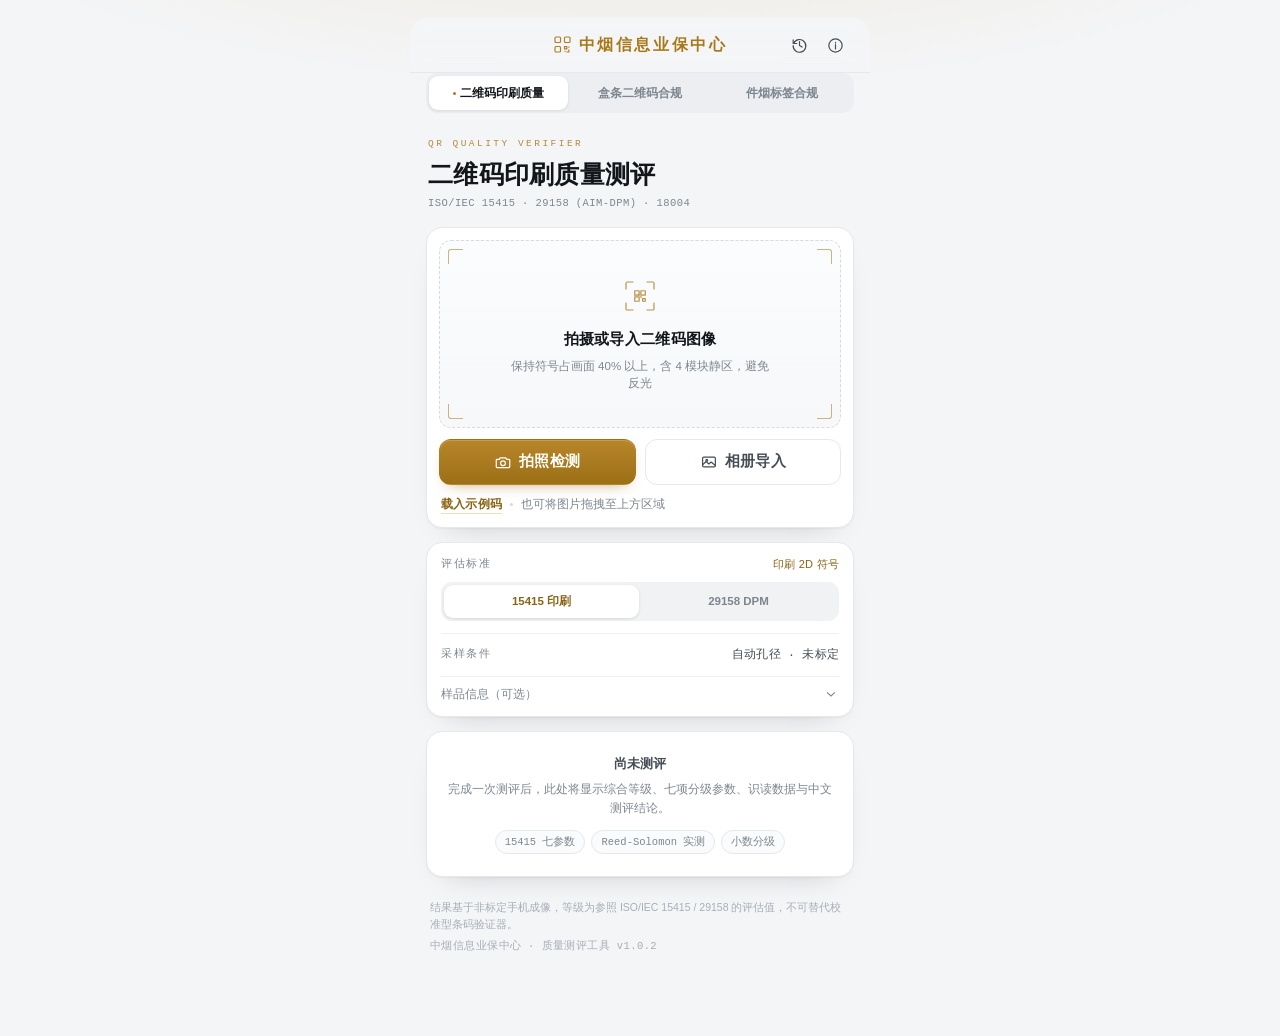
==== app/index.html @ 0a962630 "v1.0.2：修复二维码页导入报错 + 盒条二维码合规测评 修复 - label.js 把导出平铺进 QRQ 时覆盖了 qrgrade 的 analyze，导致二维码页   任何拍照/相册导入都抛 “" ====
<!DOCTYPE html>
<html lang="zh-CN">
<head>
<meta charset="utf-8">
<meta name="viewport" content="width=device-width, initial-scale=1, maximum-scale=1, viewport-fit=cover">
<meta name="theme-color" content="#f4f5f7">
<meta name="app-version" content="1.0.2">
<meta name="apple-mobile-web-app-capable" content="yes">
<meta name="apple-mobile-web-app-status-bar-style" content="default">
<title>二维码印刷质量测评 · 中烟信息业保中心</title>
<link rel="manifest" href="manifest.webmanifest">
<link rel="apple-touch-icon" href="assets/icons/icon-192.png">
<link rel="stylesheet" href="assets/css/app.css">
</head>
<body>
<div class="app" id="app">

  <header class="topbar">
    <div class="topbar-side"></div>
    <div class="brand">
      <svg class="brand-mark" viewBox="0 0 24 24" aria-hidden="true">
        <rect x="2.5" y="2.5" width="7" height="7" rx="1.2"></rect>
        <rect x="14.5" y="2.5" width="7" height="7" rx="1.2"></rect>
        <rect x="2.5" y="14.5" width="7" height="7" rx="1.2"></rect>
        <path d="M14.5 14.5h3v3h-3zM20 14.5v1.6M20 18.4v3.1h-3.1M14.5 20.6h1.4"></path>
      </svg>
      <span class="brand-text">中烟信息业保中心</span>
    </div>
    <div class="topbar-actions">
      <button class="icon-btn" id="btnHistory" aria-label="历史记录">
        <svg viewBox="0 0 24 24"><path d="M12 7v5l3.2 2M4.6 9.4A8 8 0 1 1 4 12"/><path d="M4 5v4.5h4.5"/></svg>
      </button>
      <button class="icon-btn" id="btnAbout" aria-label="标准说明">
        <svg viewBox="0 0 24 24"><circle cx="12" cy="12" r="8.4"/><path d="M12 11v5.4M12 7.9v.9"/></svg>
      </button>
    </div>
  </header>

  <nav class="view-tabs" id="viewTabs">
    <button class="vtab active" data-view="qr">二维码印刷质量</button>
    <button class="vtab" data-view="box">盒条二维码合规</button>
    <button class="vtab" data-view="label">件烟标签合规</button>
  </nav>

  <main>
    <div id="viewQr">
    <section class="hero">
      <div class="hero-eyebrow">QR QUALITY VERIFIER</div>
      <h1>二维码印刷质量测评</h1>
      <p>ISO/IEC 15415 · 29158 (AIM-DPM) · 18004</p>
    </section>

    <section class="panel capture" id="capturePanel">
      <div class="capture-target" id="dropZone">
        <div class="corner tl"></div><div class="corner tr"></div>
        <div class="corner bl"></div><div class="corner br"></div>
        <div class="capture-inner">
          <svg class="capture-icon" viewBox="0 0 48 48" aria-hidden="true">
            <path d="M8 16V9.5A1.5 1.5 0 0 1 9.5 8H16M32 8h6.5A1.5 1.5 0 0 1 40 9.5V16M40 32v6.5a1.5 1.5 0 0 1-1.5 1.5H32M16 40H9.5A1.5 1.5 0 0 1 8 38.5V32"/>
            <path d="M18 18h5v5h-5zM25 18h5v5h-5zM18 25h5v5h-5zM27 27h3v3h-3z"/>
            <path d="M22 22l4 4" stroke-dasharray="1 3"/>
          </svg>
          <div class="capture-title">拍摄或导入二维码图像</div>
          <div class="capture-sub">保持符号占画面 40% 以上，含 4 模块静区，避免反光</div>
        </div>
      </div>
      <div class="capture-actions">
        <button class="btn btn-primary" id="btnCamera">
          <svg viewBox="0 0 24 24"><path d="M4 8.6h3l1.4-2h7.2L17 8.6h3a1 1 0 0 1 1 1v8.8a1 1 0 0 1-1 1H4a1 1 0 0 1-1-1V9.6a1 1 0 0 1 1-1z"/><circle cx="12" cy="13.6" r="3.2"/></svg>
          拍照检测
        </button>
        <button class="btn btn-ghost" id="btnGallery">
          <svg viewBox="0 0 24 24"><rect x="3.5" y="5.5" width="17" height="13" rx="1.6"/><path d="M3.5 15.6l4.7-4.2 3.6 3.2 3-2.6 5.7 4.6"/><circle cx="9" cy="9.6" r="1.2"/></svg>
          相册导入
        </button>
      </div>
      <div class="capture-foot">
        <button class="link-btn" id="btnSample">载入示例码</button>
        <span class="dot-sep"></span>
        <span class="hint-desktop">也可将图片拖拽至上方区域</span>
        <span class="hint-mobile">图像在本机完成解析，不上传</span>
      </div>
      <input type="file" id="fileCamera" accept="image/*" capture="environment" hidden>
      <input type="file" id="fileGallery" accept="image/*" hidden>
    </section>

    <section class="panel options">
      <div class="opt-row">
        <div class="opt-label">评估标准</div>
        <div class="opt-note" id="optNote">印刷 2D 符号</div>
      </div>
      <div class="segment wide" id="stdSegment" role="tablist">
        <button class="seg active" data-std="15415" role="tab">15415 印刷</button>
        <button class="seg" data-std="29158" role="tab">29158 DPM</button>
      </div>
      <div class="opt-row compact">
        <div class="opt-label">采样条件</div>
        <div class="opt-value" id="optCondition">自动孔径 · 未标定</div>
      </div>
      <button class="sample-toggle" id="btnSampleInfo" aria-expanded="false">
        <span>样品信息（可选）</span>
        <svg viewBox="0 0 24 24"><path d="M6 9.5l6 5.5 6-5.5"/></svg>
      </button>
      <div class="sample-fields" id="sampleFields" hidden>
        <input type="text" id="fldName" placeholder="样品名称，如：6901028075831 条盒二维码">
        <input type="text" id="fldBatch" placeholder="批号 / 工单号">
      </div>
    </section>

    <section id="progress" class="panel progress-panel" hidden>
      <div class="progress-head">
        <div class="spinner"></div>
        <div>
          <div class="progress-title">正在测评</div>
          <div class="progress-sub" id="progressSub">定位符号…</div>
        </div>
      </div>
      <ol class="steps" id="steps">
        <li data-step="0"><i></i><span>符号定位</span></li>
        <li data-step="1"><i></i><span>网格校准</span></li>
        <li data-step="2"><i></i><span>反射率采样</span></li>
        <li data-step="3"><i></i><span>纠错解码</span></li>
        <li data-step="4"><i></i><span>分项评级</span></li>
      </ol>
    </section>

    <section id="result" hidden></section>

    <section class="panel empty-state" id="emptyState">
      <div class="empty-title">尚未测评</div>
      <p>完成一次测评后，此处将显示综合等级、七项分级参数、识读数据与中文测评结论。</p>
      <div class="pill-row">
        <span class="pill">15415 七参数</span>
        <span class="pill">Reed-Solomon 实测</span>
        <span class="pill">小数分级</span>
      </div>
    </section>
    </div><!-- /viewQr -->

    <div id="viewLabel" hidden>
      <section class="hero compact">
        <div class="hero-eyebrow">CIGARETTE CARTON LABEL</div>
        <h1>件烟标签合规测评</h1>
        <p>105 × 75mm 基准 · 表1 排版 · 表2 尺寸 · 表3 字体</p>
      </section>

      <section class="panel capture" id="labelCapturePanel">
        <div class="capture-target" id="labelDropZone">
          <div class="corner tl"></div><div class="corner tr"></div>
          <div class="corner bl"></div><div class="corner br"></div>
          <div class="capture-inner">
            <svg class="capture-icon" viewBox="0 0 48 48" aria-hidden="true">
              <path d="M7 9.5h34v29H7z"/><path d="M12 14.5h9v4h-9zM27 14.5h9v4h-9z" stroke-dasharray="2 2"/>
              <path d="M12 23.5h24M12 29.5h20M12 34.5h22"/>
            </svg>
            <div class="capture-title">拍摄或导入整张标签</div>
            <div class="capture-sub">四角完整入画、正对标签、避免反光；标签占画面 60% 以上</div>
          </div>
        </div>
        <div class="capture-actions">
          <button class="btn btn-primary" id="btnLabelCamera">
            <svg viewBox="0 0 24 24"><path d="M4 8.6h3l1.4-2h7.2L17 8.6h3a1 1 0 0 1 1 1v8.8a1 1 0 0 1-1 1H4a1 1 0 0 1-1-1V9.6a1 1 0 0 1 1-1z"/><circle cx="12" cy="13.6" r="3.2"/></svg>
            拍照检测
          </button>
          <button class="btn btn-ghost" id="btnLabelGallery">
            <svg viewBox="0 0 24 24"><rect x="3.5" y="5.5" width="17" height="13" rx="1.6"/><path d="M3.5 15.6l4.7-4.2 3.6 3.2 3-2.6 5.7 4.6"/><circle cx="9" cy="9.6" r="1.2"/></svg>
            相册导入
          </button>
        </div>
        <div class="capture-foot">
          <button class="link-btn" id="btnLabelSample">载入示例标签</button>
          <span class="dot-sep"></span>
          <span class="hint-mobile">图像在本机解析，不上传</span>
        </div>
        <input type="file" id="labelFileCamera" accept="image/*" capture="environment" hidden>
        <input type="file" id="labelFileGallery" accept="image/*" hidden>
      </section>

      <section class="panel" id="calibPanel" hidden>
        <div class="preview-head">
          <div><div class="section-label">Corner Calibration</div><div class="section-title">四角校准</div></div>
          <button class="mini-btn" id="btnAutoQuad">自动识别</button>
        </div>
        <div class="calib-wrap"><canvas id="calibCanvas"></canvas></div>
        <div class="calib-hint">拖动四角贴合标签边缘；左右两列阴影框为标准区域位置，可用于对照。</div>
        <div class="calib-actions">
          <button class="btn btn-ghost" id="btnCalibCancel">重新选择</button>
          <button class="btn btn-primary" id="btnCalibOk">开始测评</button>
        </div>
      </section>

      <section id="labelProgress" class="panel progress-panel" hidden>
        <div class="progress-head">
          <div class="spinner"></div>
          <div>
            <div class="progress-title">正在量测</div>
            <div class="progress-sub" id="labelProgressSub">标签定位…</div>
          </div>
        </div>
        <ol class="steps" id="labelSteps">
          <li data-step="0"><i></i><span>标签定位</span></li>
          <li data-step="1"><i></i><span>透视校正</span></li>
          <li data-step="2"><i></i><span>区域量测</span></li>
          <li data-step="3"><i></i><span>字号估算</span></li>
          <li data-step="4"><i></i><span>合规判定</span></li>
        </ol>
      </section>

      <section id="labelResult" hidden></section>

      <section class="panel empty-state" id="labelEmpty">
        <div class="empty-title">尚未测评</div>
        <p>载入标签图像后，按 105×75mm 基准量测二维码、一维码、标志、规格名称与数字编码区的位置、尺寸与字号，逐项对照标准并给出偏差。</p>
        <div class="pill-row">
          <span class="pill">表2 区域尺寸</span>
          <span class="pill">表3 字体</span>
          <span class="pill">比例换算</span>
        </div>
      </section>
    </div><!-- /viewLabel -->
<div id="viewBox" hidden>
      <section class="hero compact">
        <div class="hero-eyebrow">PACK QR COMPLIANCE</div>
        <h1>盒条二维码合规测评</h1>
        <p>《盒条二维码技术要求》· 表2 喷印尺寸 · GB/T 33993-2017</p>
      </section>

      <section class="panel capture" id="boxCapturePanel">
        <div class="capture-target" id="boxDropZone">
          <div class="corner tl"></div><div class="corner tr"></div>
          <div class="corner bl"></div><div class="corner br"></div>
          <div class="capture-inner">
            <svg class="capture-icon" viewBox="0 0 48 48" aria-hidden="true">
              <path d="M8 16V9.5A1.5 1.5 0 0 1 9.5 8H16M32 8h6.5A1.5 1.5 0 0 1 40 9.5V16M40 32v6.5a1.5 1.5 0 0 1-1.5 1.5H32M16 40H9.5A1.5 1.5 0 0 1 8 38.5V32"/>
              <path d="M17 17h6v6h-6zM25 17h6v6h-6zM17 25h6v6h-6zM27 27h4v4h-4z"/>
            </svg>
            <div class="capture-title">拍摄或导入盒 / 条二维码</div>
            <div class="capture-sub">二维码占画面 30% 以上，四边留出底框；尽量正对、避免反光</div>
          </div>
        </div>
        <div class="capture-actions">
          <button class="btn btn-primary" id="btnBoxCamera">
            <svg viewBox="0 0 24 24"><path d="M4 8.6h3l1.4-2h7.2L17 8.6h3a1 1 0 0 1 1 1v8.8a1 1 0 0 1-1 1H4a1 1 0 0 1-1-1V9.6a1 1 0 0 1 1-1z"/><circle cx="12" cy="13.6" r="3.2"/></svg>
            拍照检测
          </button>
          <button class="btn btn-ghost" id="btnBoxGallery">
            <svg viewBox="0 0 24 24"><rect x="3.5" y="5.5" width="17" height="13" rx="1.6"/><path d="M3.5 15.6l4.7-4.2 3.6 3.2 3-2.6 5.7 4.6"/><circle cx="9" cy="9.6" r="1.2"/></svg>
            相册导入
          </button>
        </div>
        <div class="capture-foot">
          <button class="link-btn" id="btnBoxSample">载入示例二维码</button>
          <span class="dot-sep"></span>
          <span class="hint-mobile">图像在本机解析，不上传</span>
        </div>
        <input type="file" id="boxFileCamera" accept="image/*" capture="environment" hidden>
        <input type="file" id="boxFileGallery" accept="image/*" hidden>
      </section>

      <section class="panel" id="boxParams">
        <div class="preview-head">
          <div><div class="section-label">Package &amp; Scale</div><div class="section-title">包装类型与尺寸基准</div></div>
          <span class="rh-chip" style="height:22px;font-size:10px">表2</span>
        </div>
        <div class="seg-grid" id="boxPack">
          <button data-pack="box-fine" class="on">盒烟 · 细支</button>
          <button data-pack="box-std">盒烟 · 标准/中支</button>
          <button data-pack="case-fine">条烟 · 细支</button>
          <button data-pack="case-std">条烟 · 标准/中支</button>
        </div>
        <div class="field-row">
          <label for="boxRefMm">基准线实际长度</label>
          <input id="boxRefMm" type="number" inputmode="decimal" step="0.1" min="1" max="500" placeholder="未标定（mm）">
        </div>
        <div class="calib-hint">尺寸与套印判定需要一把“尺”：在下方画面中拖动基准线两端，对准一段已知长度（钢尺刻度、包装已知边宽等），再填入毫米数。未标定时只做符号质量与编码判定。</div>
      </section>

      <section class="panel" id="boxLib">
        <div class="preview-head">
          <div><div class="section-label">Spec Library</div><div class="section-title">品规对应表</div></div>
          <span class="rh-chip" style="height:22px;font-size:10px" id="libCount">演示 5 条</span>
        </div>
        <div class="lib-actions">
          <button class="btn btn-ghost" id="btnLibImport">导入《盒条品规对应表》</button>
          <button class="link-btn" id="btnLibReset">恢复演示库</button>
        </div>
        <div class="field-row">
          <label for="libQuery">手动查询</label>
          <input id="libQuery" type="text" inputmode="numeric" placeholder="盒码 13 位 / 条码 12 位">
          <button class="mini-btn" id="btnLibQuery">查询</button>
        </div>
        <div class="calib-hint">支持 .xlsx 与 .csv（列：盒码 / 品规名称 / 条码）。数据仅保存在本机浏览器，不上传、不随安装包发布。</div>
        <div id="libResult" class="lib-result" hidden></div>
        <input type="file" id="libFile" accept=".xlsx,.csv,.txt,application/vnd.openxmlformats-officedocument.spreadsheetml.sheet" hidden>
      </section>

      <section class="panel" id="boxCalibPanel" hidden>
        <div class="preview-head">
          <div><div class="section-label">Corner &amp; Scale</div><div class="section-title">四角与基准线</div></div>
          <button class="mini-btn" id="btnBoxAuto">自动识别</button>
        </div>
        <div class="calib-wrap"><canvas id="boxCanvas"></canvas></div>
        <div class="calib-legend">
          <span><i class="ln-quad"></i>二维码四角</span>
          <span><i class="ln-ref"></i>尺寸基准线</span>
        </div>
        <div class="calib-hint">拖动四个圆点贴合二维码的四个角；拖动基准线两端对准已知长度。</div>
        <div class="calib-actions">
          <button class="btn btn-ghost" id="btnBoxCancel">重新选择</button>
          <button class="btn btn-primary" id="btnBoxAnalyze">开始测评</button>
        </div>
      </section>

      <section id="boxProgress" class="panel progress-panel" hidden>
        <div class="progress-head">
          <div class="spinner"></div>
          <div>
            <div class="progress-title">正在测评</div>
            <div class="progress-sub" id="boxProgressSub">定位二维码…</div>
          </div>
        </div>
        <ol class="steps" id="boxSteps">
          <li data-step="0"><i></i><span>二维码定位</span></li>
          <li data-step="1"><i></i><span>符号分级</span></li>
          <li data-step="2"><i></i><span>尺寸换算</span></li>
          <li data-step="3"><i></i><span>编码核验</span></li>
          <li data-step="4"><i></i><span>合规判定</span></li>
        </ol>
      </section>

      <section id="boxResult" hidden></section>

      <section class="panel empty-state" id="boxEmpty">
        <div class="empty-title">尚未测评</div>
        <p>载入盒 / 条二维码图像后，按《盒条二维码技术要求》核验版本、纠错级别、59 位编码、喷印尺寸、底框与套印精度，并结合品规对应表判定盒码 / 条码与品规名称。</p>
        <div class="pill-row">
          <span class="pill">版本 3 · 纠错 M</span>
          <span class="pill">59 位编码</span>
          <span class="pill">≥500DPI</span>
        </div>
      </section>
    </div><!-- /viewBox -->
  </main>

  <footer class="foot">
    <div>结果基于非标定手机成像，等级为参照 ISO/IEC 15415 / 29158 的评估值，不可替代校准型条码验证器。</div>
    <div class="foot-meta">中烟信息业保中心 · 质量测评工具 <span id="appVer">v1.0.2</span></div>
  </footer>
</div>

<!-- 历史记录 -->
<div class="sheet" id="sheetHistory" hidden>
  <div class="sheet-mask" data-close></div>
  <div class="sheet-body">
    <div class="sheet-head">
      <span>检测记录</span>
      <button class="icon-btn" data-close aria-label="关闭"><svg viewBox="0 0 24 24"><path d="M7 7l10 10M17 7L7 17"/></svg></button>
    </div>
    <div class="sheet-content" id="historyList"></div>
  </div>
</div>

<!-- 标准说明 -->
<div class="sheet" id="sheetAbout" hidden>
  <div class="sheet-mask" data-close></div>
  <div class="sheet-body">
    <div class="sheet-head">
      <span>标准与算法说明</span>
      <button class="icon-btn" data-close aria-label="关闭"><svg viewBox="0 0 24 24"><path d="M7 7l10 10M17 7L7 17"/></svg></button>
    </div>
    <div class="sheet-content about">
      <h3>分级体系</h3>
      <p>整体等级取各参数等级的最低值（“木桶原则”），识读失败直接判 F。等级对应 4.0 / 3.0 / 2.0 / 1.0 / 0.0，并按 ISO/IEC 15415:2024 的连续分级方式给出一位小数。</p>
      <h3>ISO/IEC 15415（印刷 2D 符号）</h3>
      <ul>
        <li><b>符号对比度 SC</b>：Rmax−Rmin，A≥70%、B≥55%、C≥40%、D≥20%。</li>
        <li><b>调制度 MOD</b>：每模块 MOD=2|R−GT|/SC，按纠错余量折算等级（A≥50%、B≥40%、C≥30%、D≥20%）。</li>
        <li><b>固定图形损伤 FPD</b>：三个定位图案、定时图案、校正图案、静区的错误模块占比，取最差项（0%→A，≤9%→B，≤13%→C，≤17%→D）。</li>
        <li><b>轴向非均匀性 ANU</b>：|X−Y|/((X+Y)/2)，A≤6%、B≤8%、C≤10%、D≤12%。</li>
        <li><b>网格非均匀性 GNU</b>：模块中心对理想网格的最大偏移，A≤38%、B≤50%、C≤63%、D≤75%。</li>
        <li><b>未用纠错 UEC</b>：(可纠码字数−已纠正码字数)/可纠码字数，A≥62%、B≥50%、C≥37%、D≥25%。</li>
      </ul>
      <h3>ISO/IEC 29158（AIM-DPM）</h3>
      <p>面向激光蚀刻、针点压印、电化学打标等直接零件标识：以反射率分布统计量作为阈值，计算单元对比度 CC（A≥30%）、单元调制度 CM、最小反射率 MR（A≥20%），并以分布性损伤 DDG 反映多点分散损伤；其余参数与 15415 共用。同一图像用 29158 评估通常高于 15415。</p>
      <h3>ISO/IEC 18004（QR Code）</h3>
      <p>按符号结构生成功能图形期望图案，读取格式信息（BCH 15,5）、掩模号与纠错块结构；按码字逐个执行 Reed-Solomon 伴随式计算与 Berlekamp-Massey 求解，得到实际被纠正的码字数——UEC 为本机实测值而非估算。</p>
      <h3>ISO/IEC 15416 与 ISO/IEC 16022 的覆盖</h3>
      <p>一维条码（15416：边缘判定、最小反射率、最小边缘对比度、缺陷、可译码性）与 Data Matrix（16022：L 型定位、时钟轨、纠错余量）的质量分级与 15415 同源：反射率、采样孔径、静区与纠错余量的量测原则在本工具中已按 2D 符号实现。两者的专用解码与分级流程将在后续版本开放，当前版本对 QR Code 提供完整分级。</p>
      <h3>件烟标签合规测评（卷烟件烟标签技术规范）</h3>
      <p>以 105mm×75mm 标签为基准，先按标签四角做透视校正，再用二维码（标准 35×35mm）与一维码（标准 50×28mm）的实际像素尺寸反推 px/mm，从而量测各区域的位置、尺寸与字号。</p>
      <ul>
        <li><b>表1 规格名称</b>：单行或双行居中；超过 6 个汉字用双行，单行字号 24pt。</li>
        <li><b>表2 区域尺寸</b>：标志 6,6 · 50×12；间隔线 50×0.2；规格名称 6,20.4 · 50×17；一维码 6,41 · 50×28；二维码 62,6 · 35×35（右边距 8）。</li>
        <li><b>表3 字体</b>：规格名称首行 24pt、次行 20pt（≤7 汉字）或 14pt；流水码 11pt；商品编码 14pt；生产信息 11pt（1pt = 0.3528mm）。</li>
        <li><b>量测方法</b>：Otsu 全局阈值 → 行/列墨色投影切分文字行带 → 取包围盒；字号由字面高（CJK ≈0.88em、数字 ≈0.72em）与数字步进（≈0.55em）反算。</li>
        <li><b>判定</b>：表中“标准 − 实测 = 偏差”，偏差在容差内为符合，1.6 倍容差内为临界，超出为超差；超差项在清单与叠加图中以红色突出。</li>
      </ul>
      <p>拍照建议：四角完整入画、正对标签、避免反光与阴影，标签占画面 60% 以上，成像优于 8px/mm。“拍照检测”在应用内直接取景；若未授予相机权限，自动回退到系统相机或相册导入。</p>
      <h3>盒条二维码合规测评（盒条二维码技术要求）</h3>
      <p>面向卷烟条（盒）外包装上的行业卷烟二维码，逐项核对码制、版本、纠错级别、编码结构、喷印尺寸、底框与套印精度。</p>
      <ul>
        <li><b>码制与结构</b>：QR 码制（ISO/IEC 18004）；版本 3（29×29 模块）；纠错级别 M（约 15%）。</li>
        <li><b>编码</b>：总长 59 位，字母数字型字符集（0-9、A-Z、a-z 与 . / :），由网络服务地址、标识解析前缀、实体分类码、属性码、流水码及分隔符组成。</li>
        <li><b>表2 喷印尺寸</b>：盒烟-细支 ≥7×7mm；盒烟-标准支/中支 8×8~10×10mm；条烟 10×10~12×12mm；打印质量 ≥500DPI。</li>
        <li><b>底框</b>：模块矩阵正下方的空白区域，建议宽度 ≤2mm。</li>
        <li><b>套印精度</b>：二维码应居于空白区域正中，位置偏差 ≤0.8mm；条烟喷印于端面（C 面），垂直方向严格居中。</li>
        <li><b>符号质量</b>：按 GB/T 33993-2017《商品二维码》引用 ISO/IEC 15415 方法分级，综合等级不低于 1.5。</li>
        <li><b>量测方法</b>：jsQR 定位二维码四角 → 由四边形边长得到像素尺度 → 以画面中标注的已知长度为基准换算 px/mm → 量测边长、模块宽、底框与居中偏差。未标注基准时只判符号质量与编码合规，尺寸类指标标为“待标定”，不给出臆测值。</li>
        <li><b>盒码 / 条码</b>：导入《盒条品规对应表》（盒码 13 位 / 品规名称 / 条码 12 位）后，用二维码内容与表中记录匹配，判定该码属于盒码还是条码并显示品规名称；支持手动输入盒码反查。</li>
      </ul>
      <h3>边界</h3>
      <p>手机成像缺少标定光源与标准孔径，绝对反射率不可溯源；本工具给出的是“可复现的相对评估”，适用于来料比对、批次趋势与制码工艺排查。正式验收请使用具备 45°/0° 照明与标定白板的条码验证器。</p>
    </div>
  </div>
</div>

<!-- 相机取景 -->
<div class="cam" id="camSheet" hidden>
  <div class="cam-bar">
    <button class="cam-text" data-cam="close">关闭</button>
    <div class="cam-title" id="camTitle">拍摄</div>
    <button class="cam-text" data-cam="switch">切换</button>
  </div>
  <div class="cam-stage">
    <video id="camVideo" playsinline muted autoplay></video>
    <div class="cam-frame"><i></i><i></i><i></i><i></i></div>
    <div class="cam-tip" id="camTip">将标签充满取景框，保持正向、避免阴影</div>
  </div>
  <div class="cam-foot">
    <button class="cam-side" data-cam="torch" id="camTorch" hidden>补光</button>
    <button class="cam-shutter" data-cam="shot" aria-label="拍照"><span></span></button>
    <button class="cam-side" data-cam="gallery">相册</button>
  </div>
</div>

<script src="assets/js/vendor/jsQR.js"></script>
<script src="assets/js/vendor/qrcodegen.js"></script>
<script src="assets/js/core/img.js"></script>
<script src="assets/js/core/rsblocks.js"></script>
<script src="assets/js/core/qrstruct.js"></script>
<script src="assets/js/core/qrgrade.js"></script>
<script src="assets/js/core/xlsx.js"></script>
<script src="assets/js/core/pinggui.js"></script>
<script src="assets/js/core/code128.js"></script>
<script src="assets/js/core/box.js"></script>
<script src="assets/js/core/label.js"></script>
<script src="assets/js/boxui.js"></script>
<script src="assets/js/labelui.js"></script>
<script src="assets/js/app.js"></script>
</body>
</html>
---- app/assets/css/app.css ----
/* ==========================================================================
   二维码质量测评 · 视觉系统
   现代简约 / 严谨科技风 / 浅色主题 / 深黄品牌色
   ========================================================================== */

:root {
  --bg: #f4f5f7;
  --surface: #ffffff;
  --surface-2: #fafbfc;
  --ink: #12161a;
  --ink-2: #454d55;
  --muted: #7d868f;
  --faint: #a7aeb6;
  --line: #e5e8ec;
  --line-2: #eef0f3;

  --gold: #a8791b;
  --gold-2: #8a6314;
  --gold-soft: #fbf4e2;
  --gold-line: #ecdfba;

  --g4: #12795b;
  --g3: #3f7a33;
  --g2: #a9761a;
  --g1: #c25a22;
  --g0: #b42318;

  --radius: 16px;
  --radius-sm: 10px;
  --shadow: 0 1px 2px rgba(18, 22, 26, .04), 0 14px 30px -22px rgba(18, 22, 26, .28);
  --mono: ui-monospace, "SF Mono", "JetBrains Mono", "Cascadia Mono", Menlo, Consolas, monospace;
}

* { box-sizing: border-box; -webkit-tap-highlight-color: transparent; }

[hidden] { display: none !important; }

html, body { margin: 0; padding: 0; overflow-x: clip; }

body {
  font-family: -apple-system, BlinkMacSystemFont, "PingFang SC", "Hiragino Sans GB", "Microsoft YaHei", "Source Han Sans SC", sans-serif;
  color: var(--ink);
  background:
    radial-gradient(1100px 380px at 50% -180px, rgba(196, 158, 62, .18), rgba(196, 158, 62, 0) 72%),
    var(--bg);
  -webkit-font-smoothing: antialiased;
  font-size: 15px;
  line-height: 1.55;
}

.app {
  max-width: 460px;
  margin: 0 auto;
  padding: 0 16px calc(28px + env(safe-area-inset-bottom));
  min-height: 100vh;
}

/* ------------------------------- 顶栏 ------------------------------- */
.topbar {
  position: sticky;
  top: 0;
  z-index: 30;
  display: grid;
  grid-template-columns: 1fr auto 1fr;
  align-items: center;
  gap: 8px;
  padding: calc(10px + env(safe-area-inset-top)) 2px 10px;
  margin: 0 -16px;
  padding-left: 18px;
  padding-right: 18px;
  background: linear-gradient(180deg, rgba(244, 245, 247, .96), rgba(244, 245, 247, .82));
  backdrop-filter: saturate(1.4) blur(10px);
  border-bottom: 1px solid rgba(229, 232, 236, .9);
}

.brand { display: flex; align-items: center; gap: 7px; min-width: 0; justify-content: center; }

.brand-mark {
  width: 19px; height: 19px; flex: none;
  fill: none; stroke: var(--gold); stroke-width: 1.5;
  stroke-linejoin: round; opacity: .95;
}

.brand-text {
  font-size: 16px;
  font-weight: 600;
  letter-spacing: .16em;
  color: var(--gold);
  white-space: nowrap;
  text-shadow: 0 1px 0 rgba(255, 255, 255, .6);
}

.topbar-side { min-width: 0; }
.topbar-actions { display: flex; gap: 2px; justify-content: flex-end; }

.icon-btn {
  width: 34px; height: 34px; display: grid; place-items: center;
  border: 0; background: transparent; border-radius: 10px;
  color: var(--ink-2); cursor: pointer; padding: 0;
}
.icon-btn:hover { background: rgba(18, 22, 26, .05); }
.icon-btn svg { width: 19px; height: 19px; fill: none; stroke: currentColor; stroke-width: 1.5; stroke-linecap: round; stroke-linejoin: round; }

/* ------------------------------- 标题区 ------------------------------- */
.hero { padding: 22px 2px 16px; }

.hero-eyebrow {
  font-family: var(--mono);
  font-size: 9.5px;
  letter-spacing: .26em;
  color: var(--gold);
  opacity: .85;
  margin-bottom: 7px;
}

.hero h1 {
  margin: 0 0 6px;
  font-size: 25px;
  line-height: 1.2;
  font-weight: 650;
  letter-spacing: .01em;
}

.hero p {
  margin: 0;
  font-family: var(--mono);
  font-size: 10.5px;
  letter-spacing: .04em;
  color: var(--muted);
}

/* ------------------------------- 卡片 ------------------------------- */
.panel {
  background: var(--surface);
  border: 1px solid var(--line);
  border-radius: var(--radius);
  box-shadow: var(--shadow);
  padding: 16px;
  margin-bottom: 14px;
}

/* ------------------------------- 拍摄区 ------------------------------- */
.capture { padding: 12px; }

.capture-target {
  position: relative;
  border: 1px dashed #d7dbe1;
  border-radius: 12px;
  background:
    linear-gradient(180deg, #fbfcfd, #f7f8fa);
  padding: 30px 18px;
  text-align: center;
  transition: border-color .18s, background .18s;
}
.capture-target.drag { border-color: var(--gold); background: var(--gold-soft); }

.corner { position: absolute; width: 15px; height: 15px; border: 1.6px solid var(--gold); opacity: .55; }
.corner.tl { top: 8px; left: 8px; border-right: 0; border-bottom: 0; border-radius: 3px 0 0 0; }
.corner.tr { top: 8px; right: 8px; border-left: 0; border-bottom: 0; border-radius: 0 3px 0 0; }
.corner.bl { bottom: 8px; left: 8px; border-right: 0; border-top: 0; border-radius: 0 0 0 3px; }
.corner.br { bottom: 8px; right: 8px; border-left: 0; border-top: 0; border-radius: 0 0 3px 0; }

.capture-inner { display: flex; flex-direction: column; align-items: center; gap: 8px; }

.capture-icon {
  width: 42px; height: 42px;
  fill: none; stroke: var(--gold); stroke-width: 1.4;
  stroke-linecap: round; stroke-linejoin: round;
  opacity: .78;
  margin-bottom: 2px;
}

.capture-title { font-size: 15px; font-weight: 600; letter-spacing: .02em; }
.capture-sub { font-size: 11.5px; color: var(--muted); line-height: 1.5; max-width: 260px; }

.capture-actions { display: grid; grid-template-columns: 1fr 1fr; gap: 9px; margin-top: 11px; }
.capture-actions .btn { min-width: 0; }

.btn {
  display: inline-flex; align-items: center; justify-content: center; gap: 7px;
  height: 46px; border-radius: 12px; border: 1px solid transparent;
  font-size: 14.5px; font-weight: 600; letter-spacing: .02em;
  cursor: pointer; user-select: none; transition: transform .12s, background .16s, border-color .16s;
}
.btn:active { transform: scale(.985); }
.btn svg { width: 18px; height: 18px; fill: none; stroke: currentColor; stroke-width: 1.6; stroke-linecap: round; stroke-linejoin: round; }

.btn-primary {
  background: linear-gradient(180deg, #b8862a, #9c7016);
  color: #fff;
  box-shadow: 0 6px 16px -10px rgba(156, 112, 22, .9), inset 0 1px 0 rgba(255, 255, 255, .18);
}
.btn-primary:hover { background: linear-gradient(180deg, #c08d2c, #a5761a); }

.btn-ghost { background: #fff; border-color: var(--line); color: var(--ink-2); }
.btn-ghost:hover { border-color: #d3d8de; background: var(--surface-2); }

.capture-foot {
  display: flex; align-items: center; gap: 8px;
  padding: 11px 2px 1px;
  font-size: 11.5px; color: var(--muted);
}

.link-btn {
  border: 0; background: none; padding: 0; cursor: pointer;
  color: var(--gold-2); font-size: 12px; font-weight: 600; letter-spacing: .02em;
  border-bottom: 1px solid var(--gold-line);
}
.dot-sep { width: 3px; height: 3px; border-radius: 50%; background: #d5d9de; }
.hint-mobile { display: none; }

/* ------------------------------- 选项 ------------------------------- */
.options { padding: 13px 14px; }

.opt-row { display: flex; align-items: center; justify-content: space-between; gap: 10px; min-width: 0; }
.opt-row.compact { margin-top: 12px; padding-top: 12px; border-top: 1px solid var(--line-2); }

.opt-label {
  font-size: 11px; letter-spacing: .14em; color: var(--muted);
  font-family: var(--mono); text-transform: uppercase;
}

.opt-value { font-size: 11.5px; color: var(--ink-2); text-align: right; font-family: var(--mono); letter-spacing: .02em; min-width: 0; overflow: hidden; text-overflow: ellipsis; white-space: nowrap; }

.segment {
  display: inline-flex; padding: 3px; gap: 2px;
  background: #f1f2f4; border-radius: 11px;
}
.segment.wide { display: grid; grid-template-columns: 1fr 1fr; width: 100%; margin-top: 9px; }
.segment.wide { min-width: 0; }
.segment.wide .seg { padding: 9px 4px; font-size: 11.5px; letter-spacing: 0; min-width: 0; }
.opt-note { font-size: 11px; color: var(--gold-2); letter-spacing: .02em; }
.seg {
  border: 0; background: transparent; padding: 7px 13px; border-radius: 9px;
  font-size: 12.5px; font-weight: 600; color: var(--muted); cursor: pointer;
  letter-spacing: .02em; transition: all .16s;
}
.seg.active { background: #fff; color: var(--gold-2); box-shadow: 0 1px 3px rgba(18, 22, 26, .12); }

.sample-toggle {
  width: 100%; margin-top: 12px; padding: 9px 0 0; border: 0; border-top: 1px solid var(--line-2);
  background: none; display: flex; align-items: center; justify-content: space-between;
  font-size: 12px; color: var(--muted); cursor: pointer;
}
.sample-toggle svg { width: 16px; height: 16px; fill: none; stroke: currentColor; stroke-width: 1.6; transition: transform .2s; }
.sample-toggle[aria-expanded="true"] svg { transform: rotate(180deg); }

.sample-fields { display: grid; gap: 8px; margin-top: 10px; }
.sample-fields input {
  height: 42px; border-radius: 10px; border: 1px solid var(--line);
  background: var(--surface-2); padding: 0 12px; font-size: 13px; color: var(--ink);
  font-family: inherit;
}
.sample-fields input:focus { outline: none; border-color: var(--gold-line); background: #fff; }
.sample-fields input::placeholder { color: var(--faint); }

/* ------------------------------- 进度 ------------------------------- */
.progress-panel { padding: 18px 16px 16px; }

.progress-head { display: flex; align-items: center; gap: 12px; }

.spinner {
  width: 26px; height: 26px; border-radius: 50%;
  border: 2px solid var(--gold-line);
  border-top-color: var(--gold);
  animation: spin .85s linear infinite;
  flex: none;
}
@keyframes spin { to { transform: rotate(360deg); } }

.progress-title { font-size: 14px; font-weight: 600; }
.progress-sub { font-family: var(--mono); font-size: 11px; color: var(--muted); letter-spacing: .03em; }

.steps {
  list-style: none; margin: 16px 0 0; padding: 0;
  display: grid; grid-template-columns: repeat(5, 1fr); gap: 4px;
}
.steps li {
  display: flex; flex-direction: column; align-items: center; gap: 6px;
  font-size: 10px; color: var(--faint); letter-spacing: .02em; position: relative;
}
.steps li i {
  width: 18px; height: 18px; border-radius: 50%;
  border: 1.4px solid #dfe3e8; background: #fff; position: relative;
  transition: all .2s;
}
.steps li i::after {
  content: ""; position: absolute; inset: 0; margin: auto;
  width: 6px; height: 6px; border-radius: 50%; background: transparent;
}
.steps li.active { color: var(--gold-2); }
.steps li.active i { border-color: var(--gold); }
.steps li.active i::after { background: var(--gold); animation: pulse 1s ease-in-out infinite; }
@keyframes pulse { 50% { opacity: .35; } }
.steps li.done { color: var(--ink-2); }
.steps li.done i { border-color: var(--g4); background: var(--g4); }
.steps li.done i::after {
  width: 8px; height: 4px; border-radius: 0; background: transparent;
  border-left: 1.4px solid #fff; border-bottom: 1.4px solid #fff;
  transform: rotate(-45deg); margin-top: -2px;
}

/* ------------------------------- 结果 · 总览 ------------------------------- */
#result { scroll-margin-top: 58px; }
#progress { scroll-margin-top: 58px; }
.result-head { padding: 0; overflow: hidden; }

.rh-top {
  display: flex; align-items: flex-start; justify-content: space-between; gap: 12px;
  padding: 15px 16px 13px;
  border-bottom: 1px solid var(--line-2);
  background: linear-gradient(180deg, rgba(251, 244, 226, .5), rgba(255, 255, 255, 0));
}
.rh-label { font-family: var(--mono); font-size: 9.5px; letter-spacing: .18em; color: var(--muted); }
.rh-verdict { font-size: 13px; color: var(--ink-2); margin-top: 3px; }
.rh-verdict b { color: var(--ink); font-weight: 650; }

.rh-chip {
  display: inline-flex; align-items: center; gap: 5px;
  height: 24px; padding: 0 9px; border-radius: 7px;
  font-size: 10.5px; font-weight: 600; letter-spacing: .02em;
  background: var(--gold-soft); color: var(--gold-2); border: 1px solid var(--gold-line);
  white-space: nowrap;
}

.rh-body { display: flex; gap: 18px; padding: 18px 16px 16px; align-items: center; }

.grade-ring { position: relative; width: 108px; height: 108px; flex: none; }
.grade-ring svg { width: 108px; height: 108px; transform: rotate(-90deg); }
.grade-ring .track { fill: none; stroke: #eef0f3; stroke-width: 7; }
.grade-ring .bar { fill: none; stroke-width: 7; stroke-linecap: round; transition: stroke-dashoffset .9s cubic-bezier(.2, .8, .2, 1); }
.grade-ring .inner {
  position: absolute; inset: 0; display: flex; flex-direction: column;
  align-items: center; justify-content: center; gap: 0;
}
.grade-num { font-family: var(--mono); font-size: 30px; font-weight: 600; line-height: 1; letter-spacing: -.02em; }
.grade-num small { font-size: 14px; color: var(--muted); font-weight: 500; }
.grade-letter { font-size: 10.5px; letter-spacing: .16em; color: var(--muted); margin-top: 3px; }

.rh-facts { flex: 1; min-width: 0; display: grid; grid-template-columns: 1fr 1fr; gap: 9px 12px; }
.fact-k { font-size: 10px; letter-spacing: .1em; color: var(--faint); margin-bottom: 1px; }
.fact-v { font-size: 12.5px; color: var(--ink); font-variant-numeric: tabular-nums; letter-spacing: 0; white-space: nowrap; overflow: hidden; text-overflow: ellipsis; }
.fact-v.big { font-size: 13.5px; }

.rh-meta {
  padding: 0 16px 12px; display: flex; flex-wrap: wrap; align-items: center; gap: 4px;
  font-size: 10.5px; color: var(--muted); font-family: var(--mono); letter-spacing: .01em;
}
.rh-meta .sep { color: #cdd2d8; margin: 0 2px; }

.rh-actions { display: grid; grid-template-columns: 1fr 1fr 1fr; gap: 8px; padding: 0 16px 15px; }
.rh-actions .btn { height: 38px; font-size: 12.5px; border-radius: 10px; }

/* ------------------------------- 预览 ------------------------------- */
.preview-head { display: flex; align-items: center; justify-content: space-between; margin-bottom: 10px; }
.section-label {
  font-family: var(--mono); font-size: 10px; letter-spacing: .16em;
  color: var(--muted); text-transform: uppercase;
}
.section-title { font-size: 15px; font-weight: 650; letter-spacing: .01em; }

.mini-seg { display: inline-flex; background: #f1f2f4; border-radius: 8px; padding: 2px; }
.mini-seg button {
  border: 0; background: transparent; font-size: 11px; padding: 5px 9px; border-radius: 6px;
  color: var(--muted); cursor: pointer; font-weight: 600;
}
.mini-seg button.on { background: #fff; color: var(--ink); box-shadow: 0 1px 2px rgba(0, 0, 0, .09); }

.preview-wrap {
  position: relative; border-radius: 12px; overflow: hidden;
  background: #0f1214; border: 1px solid var(--line);
  display: flex; justify-content: center;
}
#previewCanvas { display: block; max-width: 100%; height: auto; }

.preview-legend {
  display: flex; align-items: center; gap: 10px; margin-top: 9px;
  font-size: 10.5px; color: var(--muted); font-family: var(--mono);
}
.legend-scale { flex: 1; height: 5px; border-radius: 3px; background: linear-gradient(90deg, #b42318, #c25a22, #a9761a, #3f7a33, #12795b); }

/* ------------------------------- 指标 ------------------------------- */
.metric-list { display: flex; flex-direction: column; }

.metric {
  padding: 12px 0;
  border-bottom: 1px solid var(--line-2);
}
.metric:first-child { padding-top: 4px; }
.metric:last-child { border-bottom: 0; padding-bottom: 2px; }

.metric-top { display: flex; align-items: baseline; justify-content: space-between; gap: 10px; }
.metric-right { display: flex; align-items: baseline; gap: 9px; flex: none; }
.metric-name { min-width: 0; }
.metric-name { font-size: 13.5px; font-weight: 600; letter-spacing: .01em; }
.metric-en { font-family: var(--mono); font-size: 9.5px; color: var(--faint); letter-spacing: .04em; margin-left: 6px; font-weight: 400; }
.metric-val { font-family: var(--mono); font-size: 14px; font-weight: 600; letter-spacing: -.01em; white-space: nowrap; }
.metric-val i { font-style: normal; font-size: 10.5px; color: var(--muted); margin-left: 1px; }

.badge {
  display: inline-flex; align-items: center; justify-content: center;
  width: 48px; height: 20px; padding: 0 4px; border-radius: 6px;
  font-family: var(--mono); font-size: 10px; font-weight: 600; letter-spacing: .03em;
  margin-left: 0; justify-self: end;
}
.badge.g4 { background: rgba(18, 121, 91, .1); color: var(--g4); }
.badge.g3 { background: rgba(63, 122, 51, .11); color: var(--g3); }
.badge.g2 { background: rgba(169, 118, 26, .12); color: var(--g2); }
.badge.g1 { background: rgba(194, 90, 34, .12); color: var(--g1); }
.badge.g0 { background: rgba(180, 35, 24, .1); color: var(--g0); }
.badge.gn { background: #f1f2f4; color: var(--muted); }

.bar {
  position: relative; height: 6px; border-radius: 3px; background: #eef0f3;
  margin: 9px 0 6px; overflow: visible;
}
.bar .fill {
  position: absolute; inset: 0 auto 0 0; border-radius: 3px;
  background: var(--g4);
  transition: width .8s cubic-bezier(.2, .8, .2, 1);
}
.bar .tick { position: absolute; top: -2px; width: 1px; height: 10px; background: #d7dbe0; }
.bar .mark { position: absolute; top: -3px; width: 2px; height: 12px; background: var(--ink); border-radius: 1px; opacity: .55; max-width: 100%; }

.metric-desc { font-size: 11px; color: var(--muted); line-height: 1.5; }

/* 固定图形分项 */
.comp-grid { display: grid; grid-template-columns: 1fr 1fr; gap: 7px; margin-top: 10px; }
.comp {
  display: flex; align-items: center; justify-content: space-between; gap: 6px;
  padding: 8px 9px; border-radius: 9px; background: var(--surface-2);
  border: 1px solid var(--line-2);
}
.comp-name { font-size: 11px; color: var(--ink-2); }
.comp-val { font-family: var(--mono); font-size: 11px; color: var(--muted); }

/* ------------------------------- 识读 ------------------------------- */
.payload {
  font-family: var(--mono); font-size: 12px; line-height: 1.6;
  background: var(--surface-2); border: 1px solid var(--line-2);
  border-radius: 10px; padding: 11px 12px; word-break: break-all;
  color: var(--ink); max-height: 140px; overflow: auto;
}
.meta-grid { display: grid; grid-template-columns: 1fr 1fr 1fr; gap: 10px 8px; margin-top: 12px; }
.meta-k { font-size: 10px; color: var(--faint); letter-spacing: .06em; }
.meta-v { font-family: var(--mono); font-size: 12px; color: var(--ink); }
.meta-v.warn { color: var(--g1); }

/* ------------------------------- 结论 ------------------------------- */
.verdict-headline {
  font-size: 14px; line-height: 1.65; color: var(--ink); font-weight: 500;
  padding-left: 11px; border-left: 2px solid var(--gold);
}
.verdict-list { margin: 12px 0 0; padding: 0; list-style: none; display: flex; flex-direction: column; gap: 7px; }
.verdict-list li {
  position: relative; padding-left: 14px; font-size: 12.5px; color: var(--ink-2); line-height: 1.6;
}
.verdict-list li::before {
  content: ""; position: absolute; left: 2px; top: 8px;
  width: 4px; height: 4px; border-radius: 50%; background: var(--faint);
}
.verdict-list.advice li::before { background: var(--gold); }

.warn-box {
  margin-top: 12px; padding: 10px 12px; border-radius: 10px;
  background: #fff8f0; border: 1px solid #f3ddc6;
  font-size: 11.5px; color: #8a4b18; line-height: 1.6;
}
.warn-box b { display: block; font-size: 11px; letter-spacing: .06em; margin-bottom: 3px; color: #9a5316; }

.sub-h {
  display: flex; align-items: center; gap: 7px;
  font-size: 12px; font-weight: 650; letter-spacing: .04em; margin: 16px 0 8px;
  color: var(--ink);
}
.sub-h::before { content: ""; width: 12px; height: 1.6px; background: var(--gold); border-radius: 1px; }

.note-line { font-size: 11px; color: var(--muted); margin-top: 10px; line-height: 1.6; }

/* ------------------------------- 空状态 ------------------------------- */
.empty-state { text-align: center; padding: 22px 18px; }
.empty-title { font-size: 13px; font-weight: 650; color: var(--ink-2); }
.empty-state p { font-size: 11.5px; color: var(--muted); line-height: 1.65; margin: 6px 0 12px; }
.pill-row { display: flex; flex-wrap: wrap; gap: 6px; justify-content: center; }
.pill {
  font-size: 10.5px; font-family: var(--mono); color: var(--muted);
  background: var(--surface-2); border: 1px solid var(--line); border-radius: 20px;
  padding: 3px 9px;
}

/* ------------------------------- 页脚 ------------------------------- */
.foot { padding: 8px 4px 12px; font-size: 10.5px; color: var(--faint); line-height: 1.6; }
.foot-meta { margin-top: 5px; font-family: var(--mono); letter-spacing: .04em; }

/* ------------------------------- 底部弹层 ------------------------------- */
.sheet { position: fixed; inset: 0; z-index: 60; display: flex; align-items: flex-end; justify-content: center; }
.sheet-mask { position: absolute; inset: 0; background: rgba(18, 22, 26, .35); backdrop-filter: blur(2px); animation: fade .2s; }
@keyframes fade { from { opacity: 0; } }

.sheet-body {
  position: relative; width: 100%; max-width: 460px;
  max-height: 84vh; background: #fff;
  border-radius: 20px 20px 0 0;
  box-shadow: 0 -12px 40px -20px rgba(0, 0, 0, .4);
  display: flex; flex-direction: column;
  animation: sheetIn .24s ease-out;
  padding-bottom: env(safe-area-inset-bottom);
}
@keyframes sheetIn { from { opacity: 0; } }

.sheet-head {
  display: flex; align-items: center; justify-content: space-between;
  padding: 15px 16px 12px; border-bottom: 1px solid var(--line-2);
  font-size: 14.5px; font-weight: 650;
}
.sheet-content { padding: 14px 16px 22px; overflow: auto; }

.hist-item {
  display: flex; align-items: center; gap: 12px; padding: 11px 0;
  border-bottom: 1px solid var(--line-2);
}
.hist-item:last-child { border-bottom: 0; }
.hist-grade {
  width: 40px; height: 40px; border-radius: 10px; flex: none;
  display: grid; place-items: center; font-family: var(--mono);
  font-size: 13px; font-weight: 700;
}
.hist-body { min-width: 0; flex: 1; }
.hist-text { font-size: 12px; color: var(--ink-2); overflow: hidden; text-overflow: ellipsis; white-space: nowrap; }
.hist-meta { font-family: var(--mono); font-size: 10px; color: var(--faint); margin-top: 2px; }
.hist-empty { font-size: 12px; color: var(--muted); text-align: center; padding: 28px 0; }

.about h3 { font-size: 12.5px; margin: 16px 0 6px; letter-spacing: .03em; }
.about h3:first-child { margin-top: 0; }
.about p, .about li { font-size: 12px; color: var(--ink-2); line-height: 1.72; }
.about ul { margin: 0; padding-left: 16px; }
.about li { margin-bottom: 4px; }
.about b { color: var(--ink); font-weight: 600; }

/* ------------------------------- 桌面适配 ------------------------------- */
@media (min-width: 640px) {
  body { padding: 18px 0 40px; }
  .app { padding-bottom: 30px; }
  .topbar { border-radius: 16px 16px 0 0; }
  .capture-target { padding: 34px 18px; }
  .hint-mobile { display: none; }
}

@media (max-width: 639px) {
  .hint-desktop { display: none; }
  .hint-mobile { display: inline; }
}

/* ------------------------------- 打印 / 导出 ------------------------------- */
@media print {
  body { background: #fff; }
  .topbar-actions, .capture, .options, .rh-actions, .foot-meta, .sheet, .mini-seg, .empty-state, .progress-panel { display: none !important; }
  .panel { box-shadow: none; break-inside: avoid; }
  .app { max-width: none; padding: 0; }
  .grade-ring .bar { transition: none; }
}

/* 细节修饰 */
.mono { font-family: var(--mono); }
.tnum { font-variant-numeric: tabular-nums; }
.sr { position: absolute; width: 1px; height: 1px; overflow: hidden; clip: rect(0 0 0 0); }

/* ==========================================================================
   视图切换 · 双页
   ========================================================================== */
.view-tabs {
  display: grid;
  grid-template-columns: 1fr 1fr;
  gap: 3px;
  padding: 3px;
  margin: 0 0 2px;
  background: #eceef1;
  border-radius: 12px;
}

.vtab {
  display: inline-flex; align-items: center; justify-content: center; gap: 5px;
  height: 34px; border: 0; border-radius: 9px; background: transparent;
  font-family: inherit; font-size: 12.5px; font-weight: 600; letter-spacing: .02em;
  color: var(--muted); cursor: pointer; transition: background .16s, color .16s, box-shadow .16s;
  min-width: 0; white-space: nowrap;
}
.vtab.active { background: #fff; color: var(--ink); box-shadow: 0 1px 3px rgba(18, 22, 26, .1); }
.vtab.active::before { content: ""; width: 4px; height: 4px; border-radius: 50%; background: var(--gold); flex: none; }

.hero.compact { padding: 16px 2px 13px; }
.hero.compact h1 { font-size: 21px; }

#labelResult { scroll-margin-top: 58px; }

/* ==========================================================================
   标签测评 · 结论头卡
   ========================================================================== */
.lab-head { padding: 0; overflow: hidden; }

.lab-head.st-ok { --acc: var(--g4); --acc-soft: rgba(18, 121, 91, .09); }
.lab-head.st-warn { --acc: var(--g2); --acc-soft: rgba(169, 118, 26, .10); }
.lab-head.st-fail { --acc: var(--g0); --acc-soft: rgba(180, 35, 24, .075); }

.lh-top {
  display: flex; align-items: flex-start; justify-content: space-between; gap: 10px;
  padding: 15px 16px 13px;
  border-bottom: 1px solid var(--line-2);
  background: linear-gradient(180deg, var(--acc-soft), rgba(255, 255, 255, 0));
}
.lh-titles { min-width: 0; }
.lh-title { font-size: 15.5px; font-weight: 650; letter-spacing: .01em; margin-top: 5px; }
.lh-title em { font-style: normal; color: var(--acc); }

.lh-badge {
  flex: none; display: inline-flex; align-items: center; height: 24px; padding: 0 9px;
  border-radius: 7px; font-family: var(--mono);
  font-size: 9.5px; font-weight: 700; letter-spacing: .1em; white-space: nowrap;
}
.lh-badge.ok { background: rgba(18, 121, 91, .12); color: var(--g4); }
.lh-badge.warn { background: rgba(169, 118, 26, .14); color: var(--g2); }
.lh-badge.fail { background: rgba(180, 35, 24, .12); color: var(--g0); }

.lh-bar { display: grid; grid-template-columns: repeat(4, 1fr); gap: 7px; padding: 13px 16px 4px; }
.lh-bar > div {
  display: flex; flex-direction: column; align-items: center; gap: 0;
  padding: 8px 3px 7px; border-radius: 9px;
  background: var(--surface-2); border: 1px solid var(--line-2);
}
.lh-bar b { font-family: var(--mono); font-size: 17px; font-weight: 650; line-height: 1.15; letter-spacing: -.02em; }
.lh-bar span { font-size: 9.5px; color: var(--muted); letter-spacing: .08em; }
.lh-bar > div:nth-child(1) b { color: var(--g4); }
.lh-bar > div:nth-child(2) b { color: var(--g2); }
.lh-bar > div:nth-child(3) b { color: var(--g0); }
.lh-bar > div:nth-child(4) b { color: var(--ink-2); }

.lh-facts { display: grid; grid-template-columns: 1fr 1fr; gap: 9px 12px; padding: 12px 16px 14px; }

/* ==========================================================================
   标签测评 · 指标清单
   ========================================================================== */
.lgroup { border-top: 1px solid var(--line-2); padding-bottom: 3px; }
.lgroup:first-of-type { border-top: 0; }

.lgroup-head {
  display: flex; align-items: baseline; justify-content: space-between; gap: 8px;
  padding: 14px 0 8px;
  font-size: 12.5px; font-weight: 650; letter-spacing: .02em;
}
.lgroup-head em {
  font-style: normal; font-family: var(--mono);
  font-size: 9.5px; font-weight: 600; letter-spacing: .04em; color: var(--g1);
  white-space: nowrap;
}
.lgroup-head em.ok { color: var(--g4); }

.lrow {
  padding: 9px 11px 10px; margin-bottom: 7px;
  border-radius: 10px; border: 1px solid var(--line-2);
  background: var(--surface-2);
}
.lrow:last-child { margin-bottom: 0; }

.lrow.fail { background: rgba(180, 35, 24, .035); border-color: rgba(180, 35, 24, .2); }
.lrow.warn { background: rgba(169, 118, 26, .04); border-color: rgba(169, 118, 26, .22); }

.lrow-top { display: flex; align-items: center; justify-content: space-between; gap: 8px; }
.lname { font-size: 12.5px; font-weight: 600; color: var(--ink); min-width: 0; letter-spacing: .01em; }

.lbadge {
  flex: none; display: inline-flex; align-items: center; height: 19px; padding: 0 7px;
  border-radius: 6px; font-size: 10px; font-weight: 700; letter-spacing: .04em;
}
.lbadge.ok { background: rgba(18, 121, 91, .1); color: var(--g4); }
.lbadge.warn { background: rgba(169, 118, 26, .14); color: var(--g2); }
.lbadge.fail { background: rgba(180, 35, 24, .12); color: var(--g0); }

.lrow-data {
  display: flex; flex-wrap: wrap; gap: 2px 14px; margin-top: 5px;
  font-size: 10.5px; color: var(--muted); font-variant-numeric: tabular-nums;
}
.lrow-data b {
  font-family: var(--mono); font-size: 11.5px; font-weight: 600;
  color: var(--ink-2); margin-left: 3px; letter-spacing: 0;
}
.lrow.ok .ldev b { color: var(--ink-2); }
.lrow.warn .ldev b { color: var(--g2); }
.lrow.fail .ldev b { color: var(--g0); }

.lrow-desc { margin-top: 5px; font-size: 10px; color: var(--faint); line-height: 1.55; }

/* ==========================================================================
   标签测评 · 编码结构表
   ========================================================================== */
.seg-table {
  display: flex; flex-direction: column;
  border: 1px solid var(--line-2); border-radius: 10px; overflow: hidden;
}
.seg-row {
  display: flex; flex-wrap: wrap; align-items: baseline; gap: 1px 8px;
  padding: 7px 10px; border-bottom: 1px solid var(--line-2); background: #fff;
}
.seg-row:last-child { border-bottom: 0; }
.seg-row:nth-child(even) { background: var(--surface-2); }
.seg-name { flex: 1 1 auto; min-width: 0; font-size: 11px; color: var(--ink-2); }
.seg-pos {
  flex: none; font-family: var(--mono); font-size: 9.5px;
  color: var(--faint); letter-spacing: .02em;
}
.seg-val {
  flex: 1 1 100%; min-width: 0;
  font-family: var(--mono); font-size: 11px; color: var(--ink);
  letter-spacing: .01em; word-break: break-all;
}

/* ==========================================================================
   标签测评 · 校正画布
   ========================================================================== */
.calib-wrap {
  position: relative; display: flex; justify-content: center;
  border-radius: 12px; overflow: hidden;
  background: #0f1214; border: 1px solid var(--line);
  min-height: 72px;
}
.calib-wrap canvas { display: block; max-width: 100%; height: auto; touch-action: none; }

.calib-hint { margin-top: 9px; font-size: 10.5px; color: var(--muted); line-height: 1.6; }

.calib-actions { display: grid; grid-template-columns: 1fr 1.5fr; gap: 9px; margin-top: 11px; }
.calib-actions .btn { height: 42px; font-size: 13.5px; }

.mini-btn {
  border: 1px solid var(--gold-line); background: var(--gold-soft); color: var(--gold-2);
  font-family: inherit; font-size: 11px; font-weight: 600; letter-spacing: .02em;
  padding: 5px 11px; border-radius: 8px; cursor: pointer; white-space: nowrap;
}
.mini-btn:active { transform: scale(.97); }

.ov-legend {
  display: flex; flex-wrap: wrap; gap: 4px 13px; margin-top: 9px;
  font-size: 9.5px; color: var(--muted); font-family: var(--mono); letter-spacing: .02em;
}
.ov-legend span { display: inline-flex; align-items: center; gap: 5px; }
.ov-legend i { width: 13px; height: 0; border-top: 1.6px dashed rgba(168, 121, 27, .7); flex: none; }
.ov-legend i.ln-ok { border-top: 1.6px solid rgba(18, 121, 91, .9); }
.ov-legend i.ln-bad { border-top: 1.6px solid rgba(180, 35, 24, .9); }

/* ==========================================================================
   相机取景（全屏）
   ========================================================================== */
.cam {
  position: fixed; inset: 0; z-index: 70;
  display: flex; flex-direction: column;
  background: #0a0c0e;
  padding-top: env(safe-area-inset-top);
  animation: fade .18s;
}

.cam-bar {
  display: grid; grid-template-columns: 1fr auto 1fr; align-items: center;
  gap: 8px; padding: 10px 14px;
}
.cam-text {
  border: 0; border-radius: 9px; padding: 7px 13px;
  background: rgba(255, 255, 255, .12); color: #fff;
  font-family: inherit; font-size: 12.5px; cursor: pointer;
}
.cam-bar .cam-text:first-child { justify-self: start; }
.cam-bar .cam-text:last-child { justify-self: end; }
.cam-title { font-size: 13px; font-weight: 600; letter-spacing: .06em; color: #fff; justify-self: center; }

.cam-stage {
  position: relative; flex: 1; min-height: 0;
  display: flex; align-items: center; justify-content: center; overflow: hidden;
}
#camVideo { width: 100%; height: 100%; object-fit: cover; display: block; background: #000; }

.cam-frame {
  position: absolute; top: 50%; left: 50%; transform: translate(-50%, -50%);
  width: 72%; aspect-ratio: 1 / 1;
  pointer-events: none;
}
.cam[data-kind="label"] .cam-frame { width: 92%; aspect-ratio: 1.4; }
.cam-frame i { position: absolute; width: 26px; height: 26px; border: 2px solid rgba(255, 255, 255, .88); }
.cam-frame i:nth-child(1) { top: 0; left: 0; border-right: 0; border-bottom: 0; border-radius: 4px 0 0 0; }
.cam-frame i:nth-child(2) { top: 0; right: 0; border-left: 0; border-bottom: 0; border-radius: 0 4px 0 0; }
.cam-frame i:nth-child(3) { bottom: 0; right: 0; border-left: 0; border-top: 0; border-radius: 0 0 4px 0; }
.cam-frame i:nth-child(4) { bottom: 0; left: 0; border-right: 0; border-top: 0; border-radius: 0 0 0 4px; }

.cam-tip {
  position: absolute; left: 0; right: 0; bottom: 13px;
  padding: 0 22px; text-align: center;
  font-size: 11.5px; line-height: 1.55; color: rgba(255, 255, 255, .8);
  text-shadow: 0 1px 3px rgba(0, 0, 0, .6);
}

.cam-foot {
  display: grid; grid-template-columns: 1fr auto 1fr; align-items: center;
  gap: 10px; padding: 14px 24px calc(16px + env(safe-area-inset-bottom));
}
.cam-side {
  border: 0; border-radius: 10px; height: 38px; padding: 0 14px;
  background: rgba(255, 255, 255, .12); color: #fff;
  font-family: inherit; font-size: 11.5px; cursor: pointer;
}
.cam-side:first-of-type { grid-column: 1; justify-self: start; }
.cam-side:last-of-type { grid-column: 3; justify-self: end; }
.cam-side.on { background: rgba(255, 224, 130, .95); color: #3a2a05; font-weight: 600; }

.cam-shutter {
  grid-column: 2; justify-self: center;
  width: 66px; height: 66px; padding: 0; border-radius: 50%;
  border: 2.5px solid rgba(255, 255, 255, .85); background: transparent;
  display: grid; place-items: center; cursor: pointer;
}
.cam-shutter span {
  display: block; width: 52px; height: 52px; border-radius: 50%;
  background: #fff; transition: transform .12s;
}
.cam-shutter:active span { transform: scale(.92); }

@media (min-width: 640px) {
  .cam-bar { padding: 14px 20px; }
  .cam-foot { padding-bottom: 24px; }
}

@media print {
  .view-tabs, .cam, .calib-hint, .calib-actions, .ov-legend, .mini-seg { display: none !important; }
  .lab-head.st-ok, .lab-head.st-warn, .lab-head.st-fail { --acc-soft: transparent; }
  .lrow { break-inside: avoid; }
}

/* ==========================================================================
   三页导航
   ========================================================================== */
.view-tabs { grid-template-columns: repeat(3, 1fr); }
.vtab { font-size: 12px; letter-spacing: 0; gap: 4px; }
.vtab.active::before { width: 3px; height: 3px; }
.cam[data-kind="box"] .cam-frame { width: 80%; }

/* ==========================================================================
   盒条合规 · 参数区
   ========================================================================== */
.seg-grid { display: grid; grid-template-columns: 1fr 1fr; gap: 6px; margin: 8px 0 10px; }
.seg-grid button {
  height: 36px; border: 1px solid var(--line); border-radius: 9px; background: #fff;
  font-family: inherit; font-size: 12px; font-weight: 600; color: var(--ink-2);
  cursor: pointer; transition: background .15s, border-color .15s, color .15s;
  white-space: nowrap; overflow: hidden; text-overflow: ellipsis; padding: 0 6px;
}
.seg-grid button.on {
  background: var(--gold-soft); border-color: var(--gold-line); color: var(--gold-2);
  box-shadow: inset 0 0 0 1px rgba(168, 121, 27, .08);
}

.field-row {
  display: flex; align-items: center; gap: 9px;
  padding: 10px 0 2px; border-top: 1px solid var(--line-2);
}
.field-row label { flex: none; font-size: 11.5px; color: var(--muted); letter-spacing: .02em; }
.field-row input {
  flex: 1 1 auto; min-width: 0; height: 34px;
  border: 1px solid var(--line); border-radius: 8px; background: #fff;
  padding: 0 10px; font-family: var(--mono); font-size: 12.5px; color: var(--ink);
}
.field-row input::placeholder { font-family: inherit; color: var(--faint); font-size: 11.5px; }
.field-row input:focus { outline: none; border-color: var(--gold-line); box-shadow: 0 0 0 3px var(--gold-soft); }

.lib-actions { display: flex; align-items: center; gap: 12px; margin: 8px 0 4px; }
.lib-actions .btn { flex: 1 1 auto; height: 38px; font-size: 12.5px; }
.lib-result { margin-top: 11px; padding-top: 9px; border-top: 1px solid var(--line-2); }

.calib-legend {
  display: flex; flex-wrap: wrap; gap: 4px 14px; margin-top: 9px;
  font-size: 9.5px; color: var(--muted);
}
.calib-legend span { display: inline-flex; align-items: center; gap: 5px; }
.calib-legend i { width: 14px; height: 0; border-top: 1.6px solid #a8791b; flex: none; }
.calib-legend i.ln-ref { border-top: 1.6px dashed #c64820; }

.ov-legend i.ln-quad { border-top: 1.6px solid #a8791b; }
.ov-legend i.ln-std { border-top: 1.6px dashed rgba(120, 168, 92, .95); }
.ov-legend i.ln-ref { border-top: 1.6px dashed rgba(198, 72, 32, .95); }

/* ==========================================================================
   盒条合规 · 码属与品规
   ========================================================================== */
.spec-card.hit {
  border-color: rgba(168, 121, 27, .26);
  background: linear-gradient(180deg, rgba(201, 162, 39, .06), #fff 42%);
}
.spec-card.miss { background: #fff; }

.spec-main { display: flex; align-items: center; gap: 10px; margin: 9px 0 11px; }
.spec-main.small { margin: 6px 0 5px; }
.spec-type {
  flex: none; display: inline-flex; align-items: center; justify-content: center;
  height: 25px; padding: 0 11px; border-radius: 7px;
  font-size: 11.5px; font-weight: 650; letter-spacing: .06em;
}
.spec-type.box { background: rgba(168, 121, 27, .14); color: var(--gold-2); }
.spec-type.bar { background: rgba(18, 121, 91, .12); color: var(--g4); }
.spec-type.none { background: rgba(125, 134, 143, .13); color: var(--muted); }
.spec-name {
  font-size: 15px; font-weight: 650; letter-spacing: .01em; color: var(--ink);
  line-height: 1.3; min-width: 0;
}
.spec-main.small .spec-name { font-size: 13px; }

.seg-row.is-sep { background: var(--surface-2); }
.seg-row.is-sep .seg-name { color: var(--faint); }

.lbadge.na { background: rgba(125, 134, 143, .12); color: var(--muted); }
.lrow.na { opacity: .85; }
.lgroup-head em.warn { color: var(--g2); }
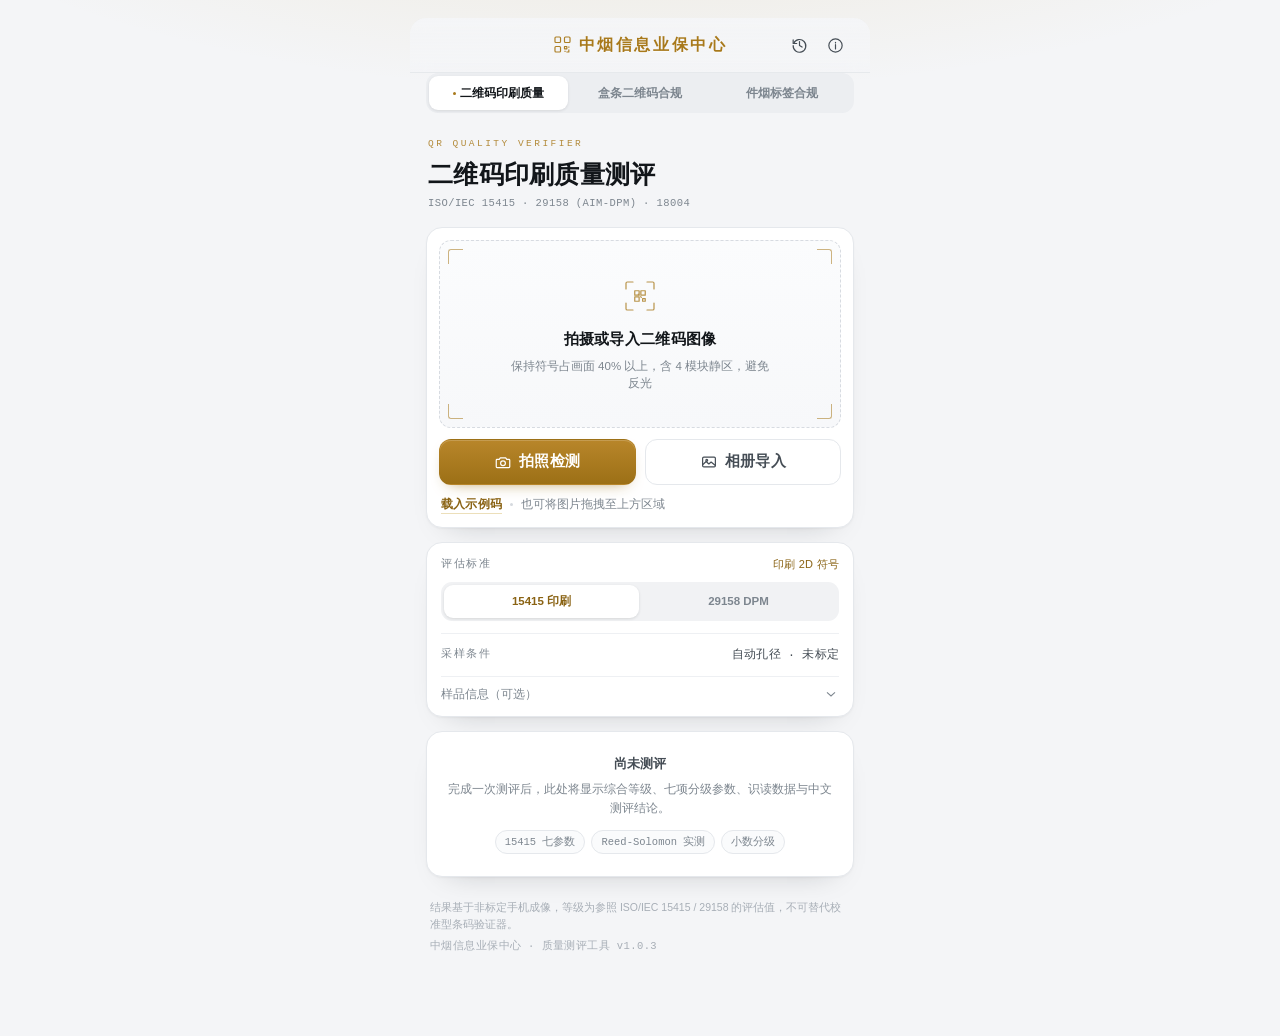
==== commit c51d617f: "v1.0.3：四角手柄可拖动（坐标空间修正）+ 标准字样收敛为 GB/T 33993-2017" ====
--- a/app/index.html
+++ b/app/index.html
@@ -4,7 +4,7 @@
 <meta charset="utf-8">
 <meta name="viewport" content="width=device-width, initial-scale=1, maximum-scale=1, viewport-fit=cover">
 <meta name="theme-color" content="#f4f5f7">
-<meta name="app-version" content="1.0.2">
+<meta name="app-version" content="1.0.3">
 <meta name="apple-mobile-web-app-capable" content="yes">
 <meta name="apple-mobile-web-app-status-bar-style" content="default">
 <title>二维码印刷质量测评 · 中烟信息业保中心</title>
@@ -141,7 +141,7 @@
       <section class="hero compact">
         <div class="hero-eyebrow">CIGARETTE CARTON LABEL</div>
         <h1>件烟标签合规测评</h1>
-        <p>105 × 75mm 基准 · 表1 排版 · 表2 尺寸 · 表3 字体</p>
+        <p>105 × 75mm 基准 · 区域排版 · 尺寸与字号</p>
       </section>
 
       <section class="panel capture" id="labelCapturePanel">
@@ -182,7 +182,7 @@
           <button class="mini-btn" id="btnAutoQuad">自动识别</button>
         </div>
         <div class="calib-wrap"><canvas id="calibCanvas"></canvas></div>
-        <div class="calib-hint">拖动四角贴合标签边缘；左右两列阴影框为标准区域位置，可用于对照。</div>
+        <div class="calib-hint">拖动四个圆点贴合标签四角，让整张标签落在框内；按住框内可整体平移。虚线框为标准区域位置，可用于对照。</div>
         <div class="calib-actions">
           <button class="btn btn-ghost" id="btnCalibCancel">重新选择</button>
           <button class="btn btn-primary" id="btnCalibOk">开始测评</button>
@@ -212,8 +212,8 @@
         <div class="empty-title">尚未测评</div>
         <p>载入标签图像后，按 105×75mm 基准量测二维码、一维码、标志、规格名称与数字编码区的位置、尺寸与字号，逐项对照标准并给出偏差。</p>
         <div class="pill-row">
-          <span class="pill">表2 区域尺寸</span>
-          <span class="pill">表3 字体</span>
+          <span class="pill">区域尺寸</span>
+          <span class="pill">字体字号</span>
           <span class="pill">比例换算</span>
         </div>
       </section>
@@ -222,7 +222,7 @@
       <section class="hero compact">
         <div class="hero-eyebrow">PACK QR COMPLIANCE</div>
         <h1>盒条二维码合规测评</h1>
-        <p>《盒条二维码技术要求》· 表2 喷印尺寸 · GB/T 33993-2017</p>
+        <p>GB/T 33993-2017 · 版本 3 · 纠错 M · 59 位编码</p>
       </section>
 
       <section class="panel capture" id="boxCapturePanel">
@@ -260,7 +260,6 @@
       <section class="panel" id="boxParams">
         <div class="preview-head">
           <div><div class="section-label">Package &amp; Scale</div><div class="section-title">包装类型与尺寸基准</div></div>
-          <span class="rh-chip" style="height:22px;font-size:10px">表2</span>
         </div>
         <div class="seg-grid" id="boxPack">
           <button data-pack="box-fine" class="on">盒烟 · 细支</button>
@@ -304,7 +303,7 @@
           <span><i class="ln-quad"></i>二维码四角</span>
           <span><i class="ln-ref"></i>尺寸基准线</span>
         </div>
-        <div class="calib-hint">拖动四个圆点贴合二维码的四个角；拖动基准线两端对准已知长度。</div>
+        <div class="calib-hint">拖动四个圆点贴合二维码外沿，让码图整体落在框内（可略含静区）；按住框内可整体平移。拖动基准线两端对准一段已知长度即可换算尺寸。</div>
         <div class="calib-actions">
           <button class="btn btn-ghost" id="btnBoxCancel">重新选择</button>
           <button class="btn btn-primary" id="btnBoxAnalyze">开始测评</button>
@@ -332,7 +331,7 @@
 
       <section class="panel empty-state" id="boxEmpty">
         <div class="empty-title">尚未测评</div>
-        <p>载入盒 / 条二维码图像后，按《盒条二维码技术要求》核验版本、纠错级别、59 位编码、喷印尺寸、底框与套印精度，并结合品规对应表判定盒码 / 条码与品规名称。</p>
+        <p>载入盒 / 条二维码图像后，按 GB/T 33993-2017 核验版本、纠错级别、59 位编码、喷印尺寸、底框与套印精度，并结合品规对应表判定盒码 / 条码与品规名称。</p>
         <div class="pill-row">
           <span class="pill">版本 3 · 纠错 M</span>
           <span class="pill">59 位编码</span>
@@ -344,7 +343,7 @@
 
   <footer class="foot">
     <div>结果基于非标定手机成像，等级为参照 ISO/IEC 15415 / 29158 的评估值，不可替代校准型条码验证器。</div>
-    <div class="foot-meta">中烟信息业保中心 · 质量测评工具 <span id="appVer">v1.0.2</span></div>
+    <div class="foot-meta">中烟信息业保中心 · 质量测评工具 <span id="appVer">v1.0.3</span></div>
   </footer>
 </div>
 
@@ -389,19 +388,19 @@
       <h3>件烟标签合规测评（卷烟件烟标签技术规范）</h3>
       <p>以 105mm×75mm 标签为基准，先按标签四角做透视校正，再用二维码（标准 35×35mm）与一维码（标准 50×28mm）的实际像素尺寸反推 px/mm，从而量测各区域的位置、尺寸与字号。</p>
       <ul>
-        <li><b>表1 规格名称</b>：单行或双行居中；超过 6 个汉字用双行，单行字号 24pt。</li>
-        <li><b>表2 区域尺寸</b>：标志 6,6 · 50×12；间隔线 50×0.2；规格名称 6,20.4 · 50×17；一维码 6,41 · 50×28；二维码 62,6 · 35×35（右边距 8）。</li>
-        <li><b>表3 字体</b>：规格名称首行 24pt、次行 20pt（≤7 汉字）或 14pt；流水码 11pt；商品编码 14pt；生产信息 11pt（1pt = 0.3528mm）。</li>
+        <li><b>规格名称排版</b>：单行或双行居中；超过 6 个汉字用双行，单行字号 24pt。</li>
+        <li><b>区域尺寸</b>：标志 6,6 · 50×12；间隔线 50×0.2；规格名称 6,20.4 · 50×17；一维码 6,41 · 50×28；二维码 62,6 · 35×35（右边距 8）。</li>
+        <li><b>字体字号</b>：规格名称首行 24pt、次行 20pt（≤7 汉字）或 14pt；流水码 11pt；商品编码 14pt；生产信息 11pt（1pt = 0.3528mm）。</li>
         <li><b>量测方法</b>：Otsu 全局阈值 → 行/列墨色投影切分文字行带 → 取包围盒；字号由字面高（CJK ≈0.88em、数字 ≈0.72em）与数字步进（≈0.55em）反算。</li>
         <li><b>判定</b>：表中“标准 − 实测 = 偏差”，偏差在容差内为符合，1.6 倍容差内为临界，超出为超差；超差项在清单与叠加图中以红色突出。</li>
       </ul>
       <p>拍照建议：四角完整入画、正对标签、避免反光与阴影，标签占画面 60% 以上，成像优于 8px/mm。“拍照检测”在应用内直接取景；若未授予相机权限，自动回退到系统相机或相册导入。</p>
-      <h3>盒条二维码合规测评（盒条二维码技术要求）</h3>
+      <h3>盒条二维码合规测评（GB/T 33993-2017）</h3>
       <p>面向卷烟条（盒）外包装上的行业卷烟二维码，逐项核对码制、版本、纠错级别、编码结构、喷印尺寸、底框与套印精度。</p>
       <ul>
         <li><b>码制与结构</b>：QR 码制（ISO/IEC 18004）；版本 3（29×29 模块）；纠错级别 M（约 15%）。</li>
         <li><b>编码</b>：总长 59 位，字母数字型字符集（0-9、A-Z、a-z 与 . / :），由网络服务地址、标识解析前缀、实体分类码、属性码、流水码及分隔符组成。</li>
-        <li><b>表2 喷印尺寸</b>：盒烟-细支 ≥7×7mm；盒烟-标准支/中支 8×8~10×10mm；条烟 10×10~12×12mm；打印质量 ≥500DPI。</li>
+        <li><b>喷印尺寸</b>：盒烟-细支 ≥7×7mm；盒烟-标准支/中支 8×8~10×10mm；条烟 10×10~12×12mm；打印质量 ≥500DPI。</li>
         <li><b>底框</b>：模块矩阵正下方的空白区域，建议宽度 ≤2mm。</li>
         <li><b>套印精度</b>：二维码应居于空白区域正中，位置偏差 ≤0.8mm；条烟喷印于端面（C 面），垂直方向严格居中。</li>
         <li><b>符号质量</b>：按 GB/T 33993-2017《商品二维码》引用 ISO/IEC 15415 方法分级，综合等级不低于 1.5。</li>
@@ -443,6 +442,7 @@
 <script src="assets/js/core/pinggui.js"></script>
 <script src="assets/js/core/code128.js"></script>
 <script src="assets/js/core/box.js"></script>
+<script src="assets/js/core/handles.js"></script>
 <script src="assets/js/core/label.js"></script>
 <script src="assets/js/boxui.js"></script>
 <script src="assets/js/labelui.js"></script>
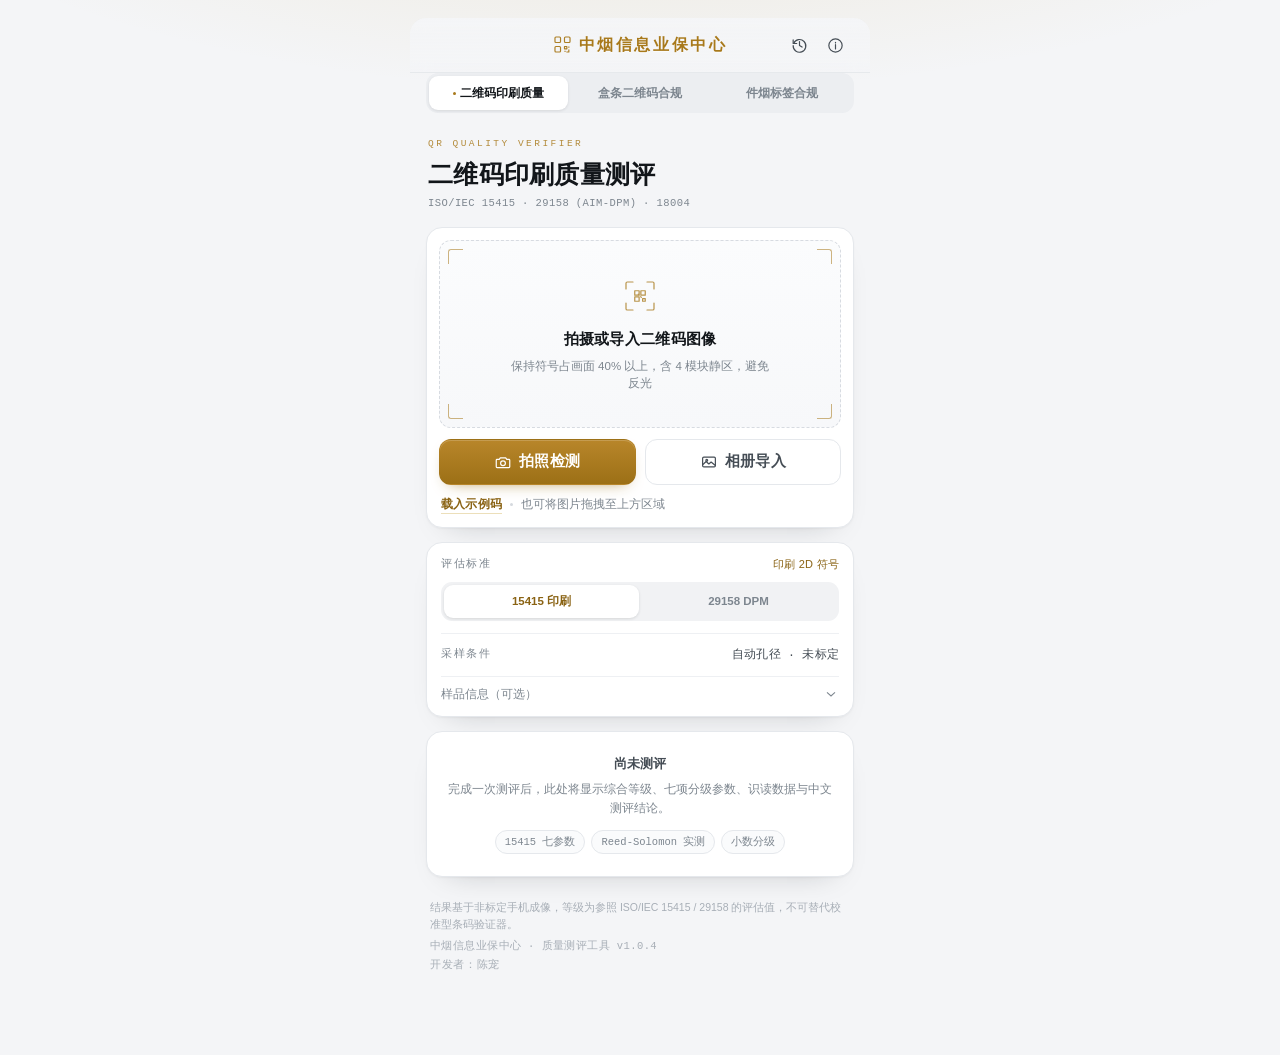
==== commit 1e9bc73f: "v1.0.4：页脚版本信息后增加开发者「陈宠」" ====
--- a/app/index.html
+++ b/app/index.html
@@ -4,7 +4,7 @@
 <meta charset="utf-8">
 <meta name="viewport" content="width=device-width, initial-scale=1, maximum-scale=1, viewport-fit=cover">
 <meta name="theme-color" content="#f4f5f7">
-<meta name="app-version" content="1.0.3">
+<meta name="app-version" content="1.0.4">
 <meta name="apple-mobile-web-app-capable" content="yes">
 <meta name="apple-mobile-web-app-status-bar-style" content="default">
 <title>二维码印刷质量测评 · 中烟信息业保中心</title>
@@ -343,7 +343,8 @@
 
   <footer class="foot">
     <div>结果基于非标定手机成像，等级为参照 ISO/IEC 15415 / 29158 的评估值，不可替代校准型条码验证器。</div>
-    <div class="foot-meta">中烟信息业保中心 · 质量测评工具 <span id="appVer">v1.0.3</span></div>
+    <div class="foot-meta">中烟信息业保中心 · 质量测评工具 <span id="appVer">v1.0.4</span></div>
+    <div class="foot-dev">开发者：陈宠</div>
   </footer>
 </div>
 
--- a/app/assets/css/app.css
+++ b/app/assets/css/app.css
@@ -491,6 +491,7 @@
 /* ------------------------------- 页脚 ------------------------------- */
 .foot { padding: 8px 4px 12px; font-size: 10.5px; color: var(--faint); line-height: 1.6; }
 .foot-meta { margin-top: 5px; font-family: var(--mono); letter-spacing: .04em; }
+.foot-dev { margin-top: 2px; font-size: 10.5px; color: var(--faint); letter-spacing: .06em; }
 
 /* ------------------------------- 底部弹层 ------------------------------- */
 .sheet { position: fixed; inset: 0; z-index: 60; display: flex; align-items: flex-end; justify-content: center; }
@@ -554,7 +555,7 @@
 /* ------------------------------- 打印 / 导出 ------------------------------- */
 @media print {
   body { background: #fff; }
-  .topbar-actions, .capture, .options, .rh-actions, .foot-meta, .sheet, .mini-seg, .empty-state, .progress-panel { display: none !important; }
+  .topbar-actions, .capture, .options, .rh-actions, .foot-meta, .foot-dev, .sheet, .mini-seg, .empty-state, .progress-panel { display: none !important; }
   .panel { box-shadow: none; break-inside: avoid; }
   .app { max-width: none; padding: 0; }
   .grade-ring .bar { transition: none; }
@@ -829,87 +830,87 @@
   .lab-head.st-ok, .lab-head.st-warn, .lab-head.st-fail { --acc-soft: transparent; }
   .lrow { break-inside: avoid; }
 }
-
-/* ==========================================================================
-   三页导航
-   ========================================================================== */
-.view-tabs { grid-template-columns: repeat(3, 1fr); }
-.vtab { font-size: 12px; letter-spacing: 0; gap: 4px; }
-.vtab.active::before { width: 3px; height: 3px; }
-.cam[data-kind="box"] .cam-frame { width: 80%; }
-
-/* ==========================================================================
-   盒条合规 · 参数区
-   ========================================================================== */
-.seg-grid { display: grid; grid-template-columns: 1fr 1fr; gap: 6px; margin: 8px 0 10px; }
-.seg-grid button {
-  height: 36px; border: 1px solid var(--line); border-radius: 9px; background: #fff;
-  font-family: inherit; font-size: 12px; font-weight: 600; color: var(--ink-2);
-  cursor: pointer; transition: background .15s, border-color .15s, color .15s;
-  white-space: nowrap; overflow: hidden; text-overflow: ellipsis; padding: 0 6px;
-}
-.seg-grid button.on {
-  background: var(--gold-soft); border-color: var(--gold-line); color: var(--gold-2);
-  box-shadow: inset 0 0 0 1px rgba(168, 121, 27, .08);
-}
-
-.field-row {
-  display: flex; align-items: center; gap: 9px;
-  padding: 10px 0 2px; border-top: 1px solid var(--line-2);
-}
-.field-row label { flex: none; font-size: 11.5px; color: var(--muted); letter-spacing: .02em; }
-.field-row input {
-  flex: 1 1 auto; min-width: 0; height: 34px;
-  border: 1px solid var(--line); border-radius: 8px; background: #fff;
-  padding: 0 10px; font-family: var(--mono); font-size: 12.5px; color: var(--ink);
-}
-.field-row input::placeholder { font-family: inherit; color: var(--faint); font-size: 11.5px; }
-.field-row input:focus { outline: none; border-color: var(--gold-line); box-shadow: 0 0 0 3px var(--gold-soft); }
-
-.lib-actions { display: flex; align-items: center; gap: 12px; margin: 8px 0 4px; }
-.lib-actions .btn { flex: 1 1 auto; height: 38px; font-size: 12.5px; }
-.lib-result { margin-top: 11px; padding-top: 9px; border-top: 1px solid var(--line-2); }
-
-.calib-legend {
-  display: flex; flex-wrap: wrap; gap: 4px 14px; margin-top: 9px;
-  font-size: 9.5px; color: var(--muted);
-}
-.calib-legend span { display: inline-flex; align-items: center; gap: 5px; }
-.calib-legend i { width: 14px; height: 0; border-top: 1.6px solid #a8791b; flex: none; }
-.calib-legend i.ln-ref { border-top: 1.6px dashed #c64820; }
-
-.ov-legend i.ln-quad { border-top: 1.6px solid #a8791b; }
-.ov-legend i.ln-std { border-top: 1.6px dashed rgba(120, 168, 92, .95); }
-.ov-legend i.ln-ref { border-top: 1.6px dashed rgba(198, 72, 32, .95); }
-
-/* ==========================================================================
-   盒条合规 · 码属与品规
-   ========================================================================== */
-.spec-card.hit {
-  border-color: rgba(168, 121, 27, .26);
-  background: linear-gradient(180deg, rgba(201, 162, 39, .06), #fff 42%);
-}
-.spec-card.miss { background: #fff; }
-
-.spec-main { display: flex; align-items: center; gap: 10px; margin: 9px 0 11px; }
-.spec-main.small { margin: 6px 0 5px; }
-.spec-type {
-  flex: none; display: inline-flex; align-items: center; justify-content: center;
-  height: 25px; padding: 0 11px; border-radius: 7px;
-  font-size: 11.5px; font-weight: 650; letter-spacing: .06em;
-}
-.spec-type.box { background: rgba(168, 121, 27, .14); color: var(--gold-2); }
-.spec-type.bar { background: rgba(18, 121, 91, .12); color: var(--g4); }
-.spec-type.none { background: rgba(125, 134, 143, .13); color: var(--muted); }
-.spec-name {
-  font-size: 15px; font-weight: 650; letter-spacing: .01em; color: var(--ink);
-  line-height: 1.3; min-width: 0;
-}
-.spec-main.small .spec-name { font-size: 13px; }
-
-.seg-row.is-sep { background: var(--surface-2); }
-.seg-row.is-sep .seg-name { color: var(--faint); }
-
-.lbadge.na { background: rgba(125, 134, 143, .12); color: var(--muted); }
-.lrow.na { opacity: .85; }
-.lgroup-head em.warn { color: var(--g2); }
+
+/* ==========================================================================
+   三页导航
+   ========================================================================== */
+.view-tabs { grid-template-columns: repeat(3, 1fr); }
+.vtab { font-size: 12px; letter-spacing: 0; gap: 4px; }
+.vtab.active::before { width: 3px; height: 3px; }
+.cam[data-kind="box"] .cam-frame { width: 80%; }
+
+/* ==========================================================================
+   盒条合规 · 参数区
+   ========================================================================== */
+.seg-grid { display: grid; grid-template-columns: 1fr 1fr; gap: 6px; margin: 8px 0 10px; }
+.seg-grid button {
+  height: 36px; border: 1px solid var(--line); border-radius: 9px; background: #fff;
+  font-family: inherit; font-size: 12px; font-weight: 600; color: var(--ink-2);
+  cursor: pointer; transition: background .15s, border-color .15s, color .15s;
+  white-space: nowrap; overflow: hidden; text-overflow: ellipsis; padding: 0 6px;
+}
+.seg-grid button.on {
+  background: var(--gold-soft); border-color: var(--gold-line); color: var(--gold-2);
+  box-shadow: inset 0 0 0 1px rgba(168, 121, 27, .08);
+}
+
+.field-row {
+  display: flex; align-items: center; gap: 9px;
+  padding: 10px 0 2px; border-top: 1px solid var(--line-2);
+}
+.field-row label { flex: none; font-size: 11.5px; color: var(--muted); letter-spacing: .02em; }
+.field-row input {
+  flex: 1 1 auto; min-width: 0; height: 34px;
+  border: 1px solid var(--line); border-radius: 8px; background: #fff;
+  padding: 0 10px; font-family: var(--mono); font-size: 12.5px; color: var(--ink);
+}
+.field-row input::placeholder { font-family: inherit; color: var(--faint); font-size: 11.5px; }
+.field-row input:focus { outline: none; border-color: var(--gold-line); box-shadow: 0 0 0 3px var(--gold-soft); }
+
+.lib-actions { display: flex; align-items: center; gap: 12px; margin: 8px 0 4px; }
+.lib-actions .btn { flex: 1 1 auto; height: 38px; font-size: 12.5px; }
+.lib-result { margin-top: 11px; padding-top: 9px; border-top: 1px solid var(--line-2); }
+
+.calib-legend {
+  display: flex; flex-wrap: wrap; gap: 4px 14px; margin-top: 9px;
+  font-size: 9.5px; color: var(--muted);
+}
+.calib-legend span { display: inline-flex; align-items: center; gap: 5px; }
+.calib-legend i { width: 14px; height: 0; border-top: 1.6px solid #a8791b; flex: none; }
+.calib-legend i.ln-ref { border-top: 1.6px dashed #c64820; }
+
+.ov-legend i.ln-quad { border-top: 1.6px solid #a8791b; }
+.ov-legend i.ln-std { border-top: 1.6px dashed rgba(120, 168, 92, .95); }
+.ov-legend i.ln-ref { border-top: 1.6px dashed rgba(198, 72, 32, .95); }
+
+/* ==========================================================================
+   盒条合规 · 码属与品规
+   ========================================================================== */
+.spec-card.hit {
+  border-color: rgba(168, 121, 27, .26);
+  background: linear-gradient(180deg, rgba(201, 162, 39, .06), #fff 42%);
+}
+.spec-card.miss { background: #fff; }
+
+.spec-main { display: flex; align-items: center; gap: 10px; margin: 9px 0 11px; }
+.spec-main.small { margin: 6px 0 5px; }
+.spec-type {
+  flex: none; display: inline-flex; align-items: center; justify-content: center;
+  height: 25px; padding: 0 11px; border-radius: 7px;
+  font-size: 11.5px; font-weight: 650; letter-spacing: .06em;
+}
+.spec-type.box { background: rgba(168, 121, 27, .14); color: var(--gold-2); }
+.spec-type.bar { background: rgba(18, 121, 91, .12); color: var(--g4); }
+.spec-type.none { background: rgba(125, 134, 143, .13); color: var(--muted); }
+.spec-name {
+  font-size: 15px; font-weight: 650; letter-spacing: .01em; color: var(--ink);
+  line-height: 1.3; min-width: 0;
+}
+.spec-main.small .spec-name { font-size: 13px; }
+
+.seg-row.is-sep { background: var(--surface-2); }
+.seg-row.is-sep .seg-name { color: var(--faint); }
+
+.lbadge.na { background: rgba(125, 134, 143, .12); color: var(--muted); }
+.lrow.na { opacity: .85; }
+.lgroup-head em.warn { color: var(--g2); }
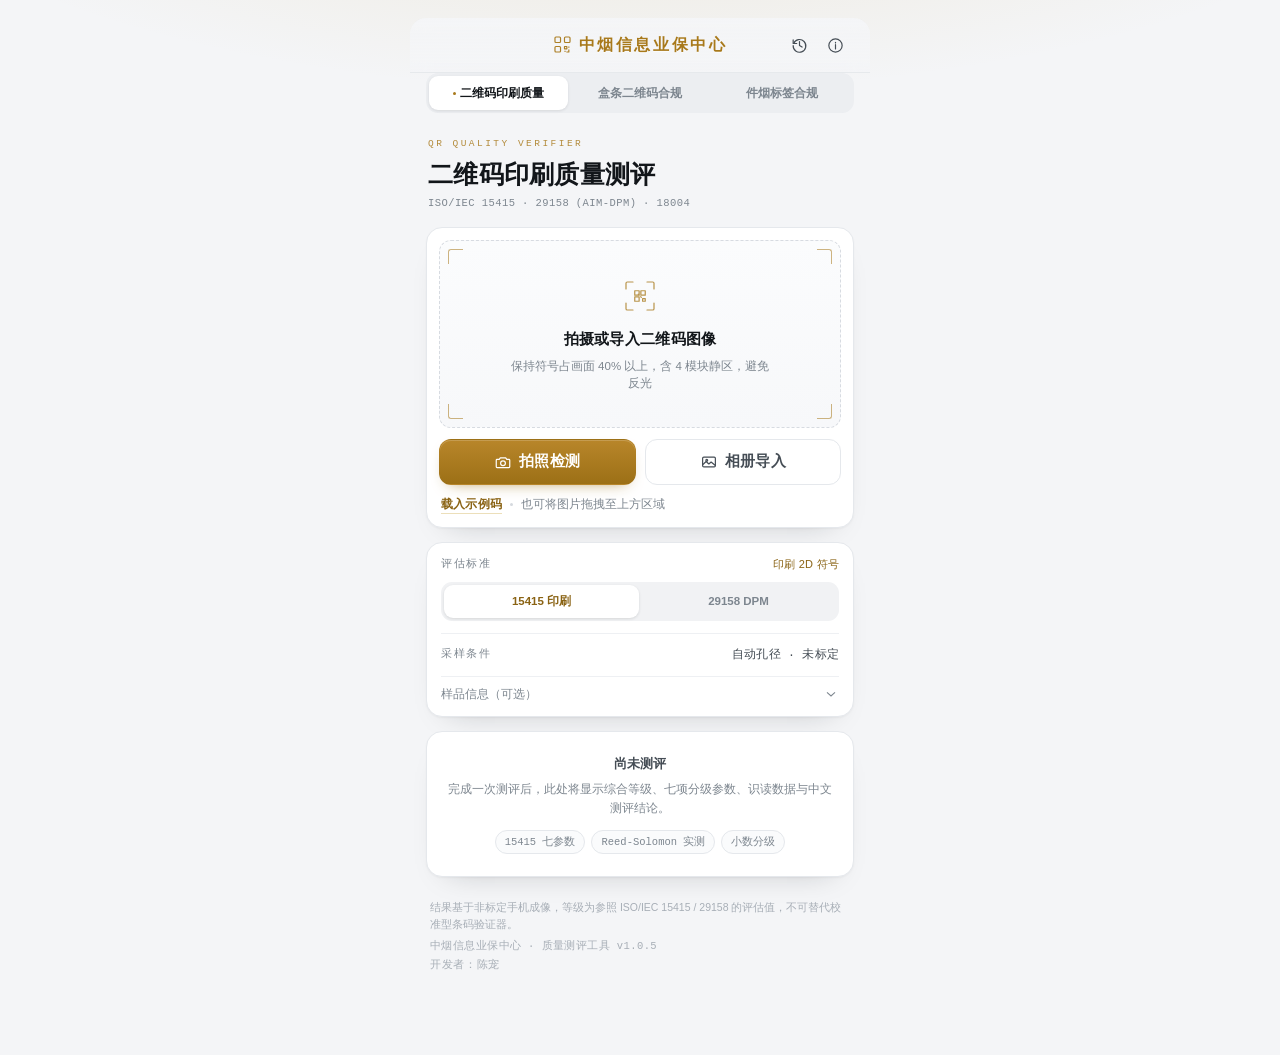
==== commit 8d4f356f: "v1.0.5：三页页首标题字号统一（25px/650，去掉 compact 差异）" ====
--- a/app/index.html
+++ b/app/index.html
@@ -4,7 +4,7 @@
 <meta charset="utf-8">
 <meta name="viewport" content="width=device-width, initial-scale=1, maximum-scale=1, viewport-fit=cover">
 <meta name="theme-color" content="#f4f5f7">
-<meta name="app-version" content="1.0.4">
+<meta name="app-version" content="1.0.5">
 <meta name="apple-mobile-web-app-capable" content="yes">
 <meta name="apple-mobile-web-app-status-bar-style" content="default">
 <title>二维码印刷质量测评 · 中烟信息业保中心</title>
@@ -138,7 +138,7 @@
     </div><!-- /viewQr -->
 
     <div id="viewLabel" hidden>
-      <section class="hero compact">
+      <section class="hero">
         <div class="hero-eyebrow">CIGARETTE CARTON LABEL</div>
         <h1>件烟标签合规测评</h1>
         <p>105 × 75mm 基准 · 区域排版 · 尺寸与字号</p>
@@ -219,7 +219,7 @@
       </section>
     </div><!-- /viewLabel -->
 <div id="viewBox" hidden>
-      <section class="hero compact">
+      <section class="hero">
         <div class="hero-eyebrow">PACK QR COMPLIANCE</div>
         <h1>盒条二维码合规测评</h1>
         <p>GB/T 33993-2017 · 版本 3 · 纠错 M · 59 位编码</p>
@@ -343,7 +343,7 @@
 
   <footer class="foot">
     <div>结果基于非标定手机成像，等级为参照 ISO/IEC 15415 / 29158 的评估值，不可替代校准型条码验证器。</div>
-    <div class="foot-meta">中烟信息业保中心 · 质量测评工具 <span id="appVer">v1.0.4</span></div>
+    <div class="foot-meta">中烟信息业保中心 · 质量测评工具 <span id="appVer">v1.0.5</span></div>
     <div class="foot-dev">开发者：陈宠</div>
   </footer>
 </div>
--- a/app/assets/css/app.css
+++ b/app/assets/css/app.css
@@ -589,8 +589,7 @@
 .vtab.active { background: #fff; color: var(--ink); box-shadow: 0 1px 3px rgba(18, 22, 26, .1); }
 .vtab.active::before { content: ""; width: 4px; height: 4px; border-radius: 50%; background: var(--gold); flex: none; }
 
-.hero.compact { padding: 16px 2px 13px; }
-.hero.compact h1 { font-size: 21px; }
+/* 三页页首统一：同一 .hero 规格（h1 25px / 内边距相同），不设页别字号差异 */
 
 #labelResult { scroll-margin-top: 58px; }
 
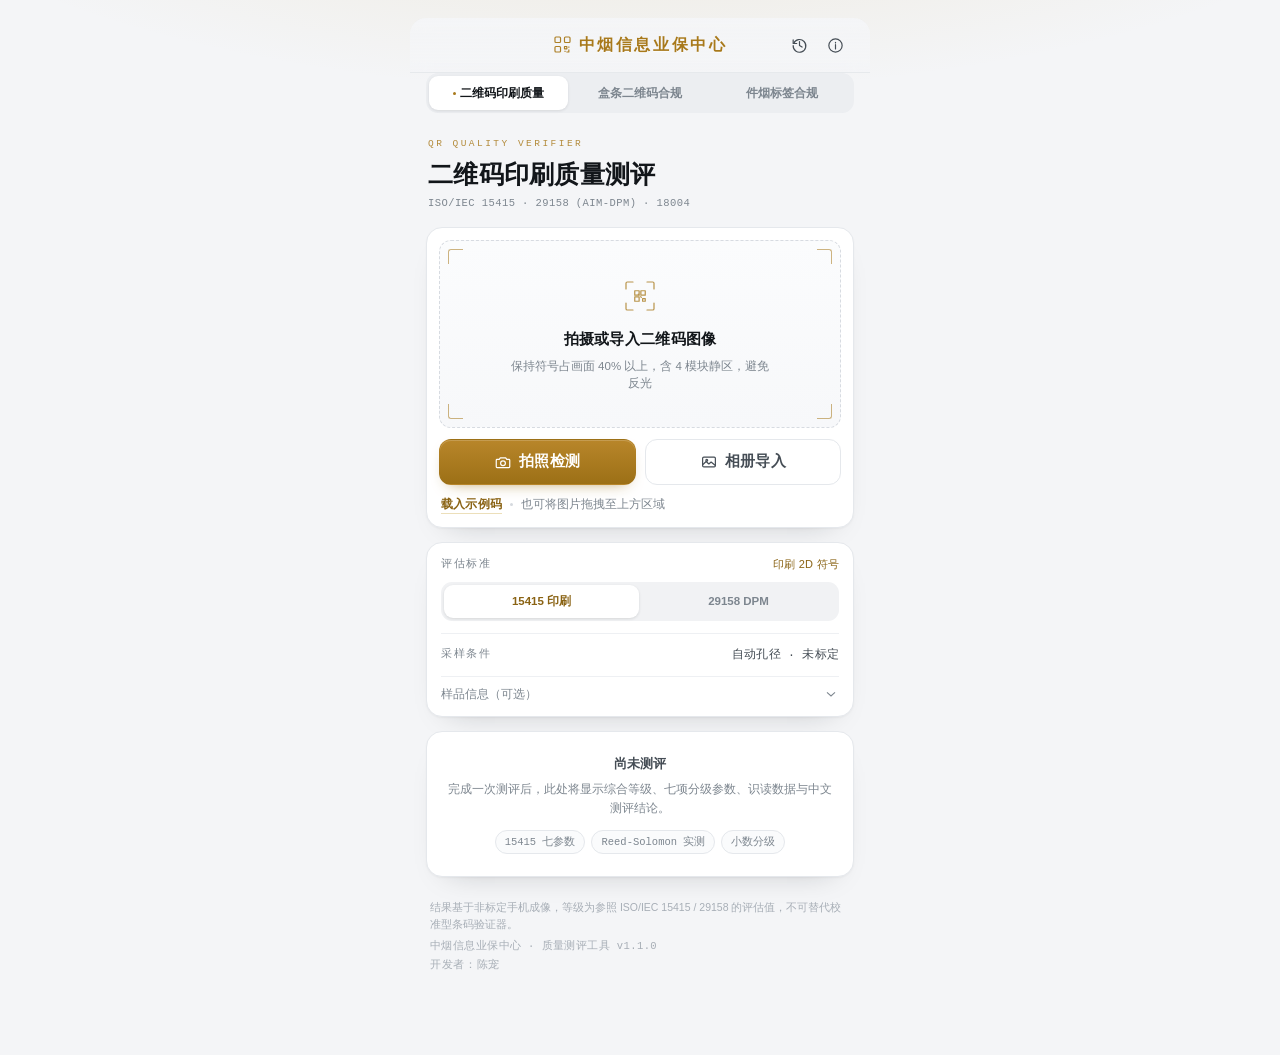
==== commit c02a3465: "v1.1.0：难读码稳健识读、镜像码判定、规格代码 5 位反查品规" ====
--- a/app/index.html
+++ b/app/index.html
@@ -4,7 +4,7 @@
 <meta charset="utf-8">
 <meta name="viewport" content="width=device-width, initial-scale=1, maximum-scale=1, viewport-fit=cover">
 <meta name="theme-color" content="#f4f5f7">
-<meta name="app-version" content="1.0.5">
+<meta name="app-version" content="1.1.0">
 <meta name="apple-mobile-web-app-capable" content="yes">
 <meta name="apple-mobile-web-app-status-bar-style" content="default">
 <title>二维码印刷质量测评 · 中烟信息业保中心</title>
@@ -285,10 +285,10 @@
         </div>
         <div class="field-row">
           <label for="libQuery">手动查询</label>
-          <input id="libQuery" type="text" inputmode="numeric" placeholder="盒码 13 位 / 条码 12 位">
+          <input id="libQuery" type="text" inputmode="numeric" placeholder="盒码 13 位 / 条码 12 位 / 规格后 5 位">
           <button class="mini-btn" id="btnLibQuery">查询</button>
         </div>
-        <div class="calib-hint">支持 .xlsx 与 .csv（列：盒码 / 品规名称 / 条码）。数据仅保存在本机浏览器，不上传、不随安装包发布。</div>
+        <div class="calib-hint">支持 .xlsx 与 .csv（列：盒码 / 品规名称 / 条码 / 规格代码）。规格代码共 13 位，与二维码第 31–35 位对应的正是其第 8–12 位。数据仅保存在本机浏览器，不上传、不随安装包发布。</div>
         <div id="libResult" class="lib-result" hidden></div>
         <input type="file" id="libFile" accept=".xlsx,.csv,.txt,application/vnd.openxmlformats-officedocument.spreadsheetml.sheet" hidden>
       </section>
@@ -343,7 +343,7 @@
 
   <footer class="foot">
     <div>结果基于非标定手机成像，等级为参照 ISO/IEC 15415 / 29158 的评估值，不可替代校准型条码验证器。</div>
-    <div class="foot-meta">中烟信息业保中心 · 质量测评工具 <span id="appVer">v1.0.5</span></div>
+    <div class="foot-meta">中烟信息业保中心 · 质量测评工具 <span id="appVer">v1.1.0</span></div>
     <div class="foot-dev">开发者：陈宠</div>
   </footer>
 </div>
@@ -384,6 +384,8 @@
       <p>面向激光蚀刻、针点压印、电化学打标等直接零件标识：以反射率分布统计量作为阈值，计算单元对比度 CC（A≥30%）、单元调制度 CM、最小反射率 MR（A≥20%），并以分布性损伤 DDG 反映多点分散损伤；其余参数与 15415 共用。同一图像用 29158 评估通常高于 15415。</p>
       <h3>ISO/IEC 18004（QR Code）</h3>
       <p>按符号结构生成功能图形期望图案，读取格式信息（BCH 15,5）、掩模号与纠错块结构；按码字逐个执行 Reed-Solomon 伴随式计算与 Berlekamp-Massey 求解，得到实际被纠正的码字数——UEC 为本机实测值而非估算。</p>
+      <h3>难读符号与镜像码</h3>
+      <p>常规识读未命中时，依次尝试灰度拉伸、Otsu 与自适应二值、放大、定位图案自检与透视校正后重读；盒条页可直接用手动四角作为校正依据，因此斜面、反光、低对比的符号也能给出分级。符号方向按三个定位图案的布局判定：左上 / 右上 / 左下为正向，左上 / 右上 / 右下为水平镜像（镜像印版标准设备读不出），结论中单列“镜像码”判断项。</p>
       <h3>ISO/IEC 15416 与 ISO/IEC 16022 的覆盖</h3>
       <p>一维条码（15416：边缘判定、最小反射率、最小边缘对比度、缺陷、可译码性）与 Data Matrix（16022：L 型定位、时钟轨、纠错余量）的质量分级与 15415 同源：反射率、采样孔径、静区与纠错余量的量测原则在本工具中已按 2D 符号实现。两者的专用解码与分级流程将在后续版本开放，当前版本对 QR Code 提供完整分级。</p>
       <h3>件烟标签合规测评（卷烟件烟标签技术规范）</h3>
@@ -406,7 +408,7 @@
         <li><b>套印精度</b>：二维码应居于空白区域正中，位置偏差 ≤0.8mm；条烟喷印于端面（C 面），垂直方向严格居中。</li>
         <li><b>符号质量</b>：按 GB/T 33993-2017《商品二维码》引用 ISO/IEC 15415 方法分级，综合等级不低于 1.5。</li>
         <li><b>量测方法</b>：jsQR 定位二维码四角 → 由四边形边长得到像素尺度 → 以画面中标注的已知长度为基准换算 px/mm → 量测边长、模块宽、底框与居中偏差。未标注基准时只判符号质量与编码合规，尺寸类指标标为“待标定”，不给出臆测值。</li>
-        <li><b>盒码 / 条码</b>：导入《盒条品规对应表》（盒码 13 位 / 品规名称 / 条码 12 位）后，用二维码内容与表中记录匹配，判定该码属于盒码还是条码并显示品规名称；支持手动输入盒码反查。</li>
+        <li><b>盒码 / 条码</b>：导入《盒条品规对应表》（盒码 13 位 / 品规名称 / 条码 12 位 / 规格代码 13 位）后，先用全码匹配判定盒码或条码；全码未能命中时，改取二维码数据第 31–35 位（5 位）与 13 位规格代码第 8–12 位比对，仍可显示对应品规名称。支持手动输入盒码或规格代码后 5 位反查。</li>
       </ul>
       <h3>边界</h3>
       <p>手机成像缺少标定光源与标准孔径，绝对反射率不可溯源；本工具给出的是“可复现的相对评估”，适用于来料比对、批次趋势与制码工艺排查。正式验收请使用具备 45°/0° 照明与标定白板的条码验证器。</p>
@@ -438,6 +440,7 @@
 <script src="assets/js/core/img.js"></script>
 <script src="assets/js/core/rsblocks.js"></script>
 <script src="assets/js/core/qrstruct.js"></script>
+<script src="assets/js/core/qrread.js"></script>
 <script src="assets/js/core/qrgrade.js"></script>
 <script src="assets/js/core/xlsx.js"></script>
 <script src="assets/js/core/pinggui.js"></script>
--- a/app/assets/css/app.css
+++ b/app/assets/css/app.css
@@ -461,6 +461,27 @@
 }
 .verdict-list.advice li::before { background: var(--gold); }
 
+/* 判断项：镜像码 */
+.check-row {
+  display: flex; align-items: center; justify-content: space-between; gap: 10px;
+  margin-top: 13px; padding: 9px 12px; border-radius: 10px;
+  border: 1px solid var(--line); background: #fafbfc;
+}
+.check-row .check-k { font-size: 12px; color: var(--ink-2); letter-spacing: .02em; }
+.check-row .check-v {
+  font-size: 12.5px; font-weight: 650; padding: 2px 9px; border-radius: 7px;
+  background: #eef0f2; color: var(--muted);
+}
+.check-row.ok { border-color: #cfe7dc; background: #f5fbf8; }
+.check-row.ok .check-v { background: rgba(18, 121, 91, .1); color: var(--g4); }
+.check-row.bad { border-color: #f0d3cd; background: #fdf6f5; }
+.check-row.bad .check-v { background: rgba(180, 35, 24, .1); color: var(--g0); }
+.check-row.na .check-v { background: #eef0f2; color: var(--muted); }
+.check-desc {
+  margin-top: 7px; font-size: 11.5px; line-height: 1.6; color: var(--muted);
+}
+.check-ev { display: block; margin-top: 3px; font-family: var(--mono); font-size: 10px; color: var(--faint); letter-spacing: .02em; }
+
 .warn-box {
   margin-top: 12px; padding: 10px 12px; border-radius: 10px;
   background: #fff8f0; border: 1px solid #f3ddc6;
@@ -901,6 +922,7 @@
 .spec-type.box { background: rgba(168, 121, 27, .14); color: var(--gold-2); }
 .spec-type.bar { background: rgba(18, 121, 91, .12); color: var(--g4); }
 .spec-type.none { background: rgba(125, 134, 143, .13); color: var(--muted); }
+.spec-type.spec { background: rgba(63, 122, 151, .13); color: #33667f; }
 .spec-name {
   font-size: 15px; font-weight: 650; letter-spacing: .01em; color: var(--ink);
   line-height: 1.3; min-width: 0;
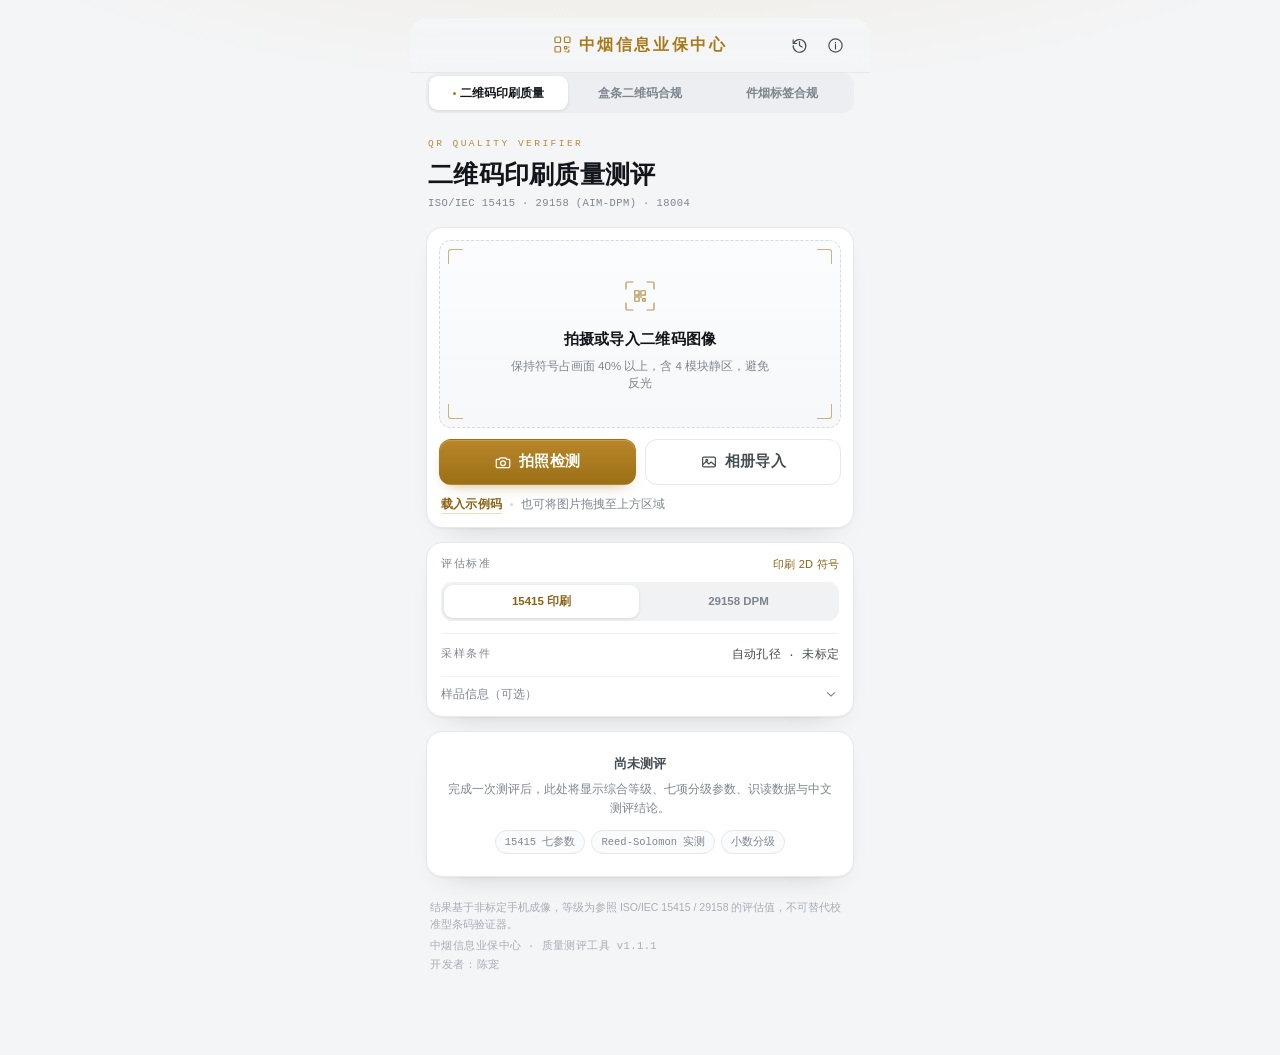
==== commit 94c69de0: "v1.1.1：盒/条归属改用第 29 位判定，品规卡精简，移除包装类型与尺寸基准" ====
--- a/app/index.html
+++ b/app/index.html
@@ -1,455 +1,435 @@
-<!DOCTYPE html>
-<html lang="zh-CN">
-<head>
-<meta charset="utf-8">
-<meta name="viewport" content="width=device-width, initial-scale=1, maximum-scale=1, viewport-fit=cover">
-<meta name="theme-color" content="#f4f5f7">
-<meta name="app-version" content="1.1.0">
-<meta name="apple-mobile-web-app-capable" content="yes">
-<meta name="apple-mobile-web-app-status-bar-style" content="default">
-<title>二维码印刷质量测评 · 中烟信息业保中心</title>
-<link rel="manifest" href="manifest.webmanifest">
-<link rel="apple-touch-icon" href="assets/icons/icon-192.png">
-<link rel="stylesheet" href="assets/css/app.css">
-</head>
-<body>
-<div class="app" id="app">
-
-  <header class="topbar">
-    <div class="topbar-side"></div>
-    <div class="brand">
-      <svg class="brand-mark" viewBox="0 0 24 24" aria-hidden="true">
-        <rect x="2.5" y="2.5" width="7" height="7" rx="1.2"></rect>
-        <rect x="14.5" y="2.5" width="7" height="7" rx="1.2"></rect>
-        <rect x="2.5" y="14.5" width="7" height="7" rx="1.2"></rect>
-        <path d="M14.5 14.5h3v3h-3zM20 14.5v1.6M20 18.4v3.1h-3.1M14.5 20.6h1.4"></path>
-      </svg>
-      <span class="brand-text">中烟信息业保中心</span>
-    </div>
-    <div class="topbar-actions">
-      <button class="icon-btn" id="btnHistory" aria-label="历史记录">
-        <svg viewBox="0 0 24 24"><path d="M12 7v5l3.2 2M4.6 9.4A8 8 0 1 1 4 12"/><path d="M4 5v4.5h4.5"/></svg>
-      </button>
-      <button class="icon-btn" id="btnAbout" aria-label="标准说明">
-        <svg viewBox="0 0 24 24"><circle cx="12" cy="12" r="8.4"/><path d="M12 11v5.4M12 7.9v.9"/></svg>
-      </button>
-    </div>
-  </header>
-
-  <nav class="view-tabs" id="viewTabs">
-    <button class="vtab active" data-view="qr">二维码印刷质量</button>
-    <button class="vtab" data-view="box">盒条二维码合规</button>
-    <button class="vtab" data-view="label">件烟标签合规</button>
-  </nav>
-
-  <main>
-    <div id="viewQr">
-    <section class="hero">
-      <div class="hero-eyebrow">QR QUALITY VERIFIER</div>
-      <h1>二维码印刷质量测评</h1>
-      <p>ISO/IEC 15415 · 29158 (AIM-DPM) · 18004</p>
-    </section>
-
-    <section class="panel capture" id="capturePanel">
-      <div class="capture-target" id="dropZone">
-        <div class="corner tl"></div><div class="corner tr"></div>
-        <div class="corner bl"></div><div class="corner br"></div>
-        <div class="capture-inner">
-          <svg class="capture-icon" viewBox="0 0 48 48" aria-hidden="true">
-            <path d="M8 16V9.5A1.5 1.5 0 0 1 9.5 8H16M32 8h6.5A1.5 1.5 0 0 1 40 9.5V16M40 32v6.5a1.5 1.5 0 0 1-1.5 1.5H32M16 40H9.5A1.5 1.5 0 0 1 8 38.5V32"/>
-            <path d="M18 18h5v5h-5zM25 18h5v5h-5zM18 25h5v5h-5zM27 27h3v3h-3z"/>
-            <path d="M22 22l4 4" stroke-dasharray="1 3"/>
-          </svg>
-          <div class="capture-title">拍摄或导入二维码图像</div>
-          <div class="capture-sub">保持符号占画面 40% 以上，含 4 模块静区，避免反光</div>
-        </div>
-      </div>
-      <div class="capture-actions">
-        <button class="btn btn-primary" id="btnCamera">
-          <svg viewBox="0 0 24 24"><path d="M4 8.6h3l1.4-2h7.2L17 8.6h3a1 1 0 0 1 1 1v8.8a1 1 0 0 1-1 1H4a1 1 0 0 1-1-1V9.6a1 1 0 0 1 1-1z"/><circle cx="12" cy="13.6" r="3.2"/></svg>
-          拍照检测
-        </button>
-        <button class="btn btn-ghost" id="btnGallery">
-          <svg viewBox="0 0 24 24"><rect x="3.5" y="5.5" width="17" height="13" rx="1.6"/><path d="M3.5 15.6l4.7-4.2 3.6 3.2 3-2.6 5.7 4.6"/><circle cx="9" cy="9.6" r="1.2"/></svg>
-          相册导入
-        </button>
-      </div>
-      <div class="capture-foot">
-        <button class="link-btn" id="btnSample">载入示例码</button>
-        <span class="dot-sep"></span>
-        <span class="hint-desktop">也可将图片拖拽至上方区域</span>
-        <span class="hint-mobile">图像在本机完成解析，不上传</span>
-      </div>
-      <input type="file" id="fileCamera" accept="image/*" capture="environment" hidden>
-      <input type="file" id="fileGallery" accept="image/*" hidden>
-    </section>
-
-    <section class="panel options">
-      <div class="opt-row">
-        <div class="opt-label">评估标准</div>
-        <div class="opt-note" id="optNote">印刷 2D 符号</div>
-      </div>
-      <div class="segment wide" id="stdSegment" role="tablist">
-        <button class="seg active" data-std="15415" role="tab">15415 印刷</button>
-        <button class="seg" data-std="29158" role="tab">29158 DPM</button>
-      </div>
-      <div class="opt-row compact">
-        <div class="opt-label">采样条件</div>
-        <div class="opt-value" id="optCondition">自动孔径 · 未标定</div>
-      </div>
-      <button class="sample-toggle" id="btnSampleInfo" aria-expanded="false">
-        <span>样品信息（可选）</span>
-        <svg viewBox="0 0 24 24"><path d="M6 9.5l6 5.5 6-5.5"/></svg>
-      </button>
-      <div class="sample-fields" id="sampleFields" hidden>
-        <input type="text" id="fldName" placeholder="样品名称，如：6901028075831 条盒二维码">
-        <input type="text" id="fldBatch" placeholder="批号 / 工单号">
-      </div>
-    </section>
-
-    <section id="progress" class="panel progress-panel" hidden>
-      <div class="progress-head">
-        <div class="spinner"></div>
-        <div>
-          <div class="progress-title">正在测评</div>
-          <div class="progress-sub" id="progressSub">定位符号…</div>
-        </div>
-      </div>
-      <ol class="steps" id="steps">
-        <li data-step="0"><i></i><span>符号定位</span></li>
-        <li data-step="1"><i></i><span>网格校准</span></li>
-        <li data-step="2"><i></i><span>反射率采样</span></li>
-        <li data-step="3"><i></i><span>纠错解码</span></li>
-        <li data-step="4"><i></i><span>分项评级</span></li>
-      </ol>
-    </section>
-
-    <section id="result" hidden></section>
-
-    <section class="panel empty-state" id="emptyState">
-      <div class="empty-title">尚未测评</div>
-      <p>完成一次测评后，此处将显示综合等级、七项分级参数、识读数据与中文测评结论。</p>
-      <div class="pill-row">
-        <span class="pill">15415 七参数</span>
-        <span class="pill">Reed-Solomon 实测</span>
-        <span class="pill">小数分级</span>
-      </div>
-    </section>
-    </div><!-- /viewQr -->
-
-    <div id="viewLabel" hidden>
-      <section class="hero">
-        <div class="hero-eyebrow">CIGARETTE CARTON LABEL</div>
-        <h1>件烟标签合规测评</h1>
-        <p>105 × 75mm 基准 · 区域排版 · 尺寸与字号</p>
-      </section>
-
-      <section class="panel capture" id="labelCapturePanel">
-        <div class="capture-target" id="labelDropZone">
-          <div class="corner tl"></div><div class="corner tr"></div>
-          <div class="corner bl"></div><div class="corner br"></div>
-          <div class="capture-inner">
-            <svg class="capture-icon" viewBox="0 0 48 48" aria-hidden="true">
-              <path d="M7 9.5h34v29H7z"/><path d="M12 14.5h9v4h-9zM27 14.5h9v4h-9z" stroke-dasharray="2 2"/>
-              <path d="M12 23.5h24M12 29.5h20M12 34.5h22"/>
-            </svg>
-            <div class="capture-title">拍摄或导入整张标签</div>
-            <div class="capture-sub">四角完整入画、正对标签、避免反光；标签占画面 60% 以上</div>
-          </div>
-        </div>
-        <div class="capture-actions">
-          <button class="btn btn-primary" id="btnLabelCamera">
-            <svg viewBox="0 0 24 24"><path d="M4 8.6h3l1.4-2h7.2L17 8.6h3a1 1 0 0 1 1 1v8.8a1 1 0 0 1-1 1H4a1 1 0 0 1-1-1V9.6a1 1 0 0 1 1-1z"/><circle cx="12" cy="13.6" r="3.2"/></svg>
-            拍照检测
-          </button>
-          <button class="btn btn-ghost" id="btnLabelGallery">
-            <svg viewBox="0 0 24 24"><rect x="3.5" y="5.5" width="17" height="13" rx="1.6"/><path d="M3.5 15.6l4.7-4.2 3.6 3.2 3-2.6 5.7 4.6"/><circle cx="9" cy="9.6" r="1.2"/></svg>
-            相册导入
-          </button>
-        </div>
-        <div class="capture-foot">
-          <button class="link-btn" id="btnLabelSample">载入示例标签</button>
-          <span class="dot-sep"></span>
-          <span class="hint-mobile">图像在本机解析，不上传</span>
-        </div>
-        <input type="file" id="labelFileCamera" accept="image/*" capture="environment" hidden>
-        <input type="file" id="labelFileGallery" accept="image/*" hidden>
-      </section>
-
-      <section class="panel" id="calibPanel" hidden>
-        <div class="preview-head">
-          <div><div class="section-label">Corner Calibration</div><div class="section-title">四角校准</div></div>
-          <button class="mini-btn" id="btnAutoQuad">自动识别</button>
-        </div>
-        <div class="calib-wrap"><canvas id="calibCanvas"></canvas></div>
-        <div class="calib-hint">拖动四个圆点贴合标签四角，让整张标签落在框内；按住框内可整体平移。虚线框为标准区域位置，可用于对照。</div>
-        <div class="calib-actions">
-          <button class="btn btn-ghost" id="btnCalibCancel">重新选择</button>
-          <button class="btn btn-primary" id="btnCalibOk">开始测评</button>
-        </div>
-      </section>
-
-      <section id="labelProgress" class="panel progress-panel" hidden>
-        <div class="progress-head">
-          <div class="spinner"></div>
-          <div>
-            <div class="progress-title">正在量测</div>
-            <div class="progress-sub" id="labelProgressSub">标签定位…</div>
-          </div>
-        </div>
-        <ol class="steps" id="labelSteps">
-          <li data-step="0"><i></i><span>标签定位</span></li>
-          <li data-step="1"><i></i><span>透视校正</span></li>
-          <li data-step="2"><i></i><span>区域量测</span></li>
-          <li data-step="3"><i></i><span>字号估算</span></li>
-          <li data-step="4"><i></i><span>合规判定</span></li>
-        </ol>
-      </section>
-
-      <section id="labelResult" hidden></section>
-
-      <section class="panel empty-state" id="labelEmpty">
-        <div class="empty-title">尚未测评</div>
-        <p>载入标签图像后，按 105×75mm 基准量测二维码、一维码、标志、规格名称与数字编码区的位置、尺寸与字号，逐项对照标准并给出偏差。</p>
-        <div class="pill-row">
-          <span class="pill">区域尺寸</span>
-          <span class="pill">字体字号</span>
-          <span class="pill">比例换算</span>
-        </div>
-      </section>
-    </div><!-- /viewLabel -->
-<div id="viewBox" hidden>
-      <section class="hero">
-        <div class="hero-eyebrow">PACK QR COMPLIANCE</div>
-        <h1>盒条二维码合规测评</h1>
-        <p>GB/T 33993-2017 · 版本 3 · 纠错 M · 59 位编码</p>
-      </section>
-
-      <section class="panel capture" id="boxCapturePanel">
-        <div class="capture-target" id="boxDropZone">
-          <div class="corner tl"></div><div class="corner tr"></div>
-          <div class="corner bl"></div><div class="corner br"></div>
-          <div class="capture-inner">
-            <svg class="capture-icon" viewBox="0 0 48 48" aria-hidden="true">
-              <path d="M8 16V9.5A1.5 1.5 0 0 1 9.5 8H16M32 8h6.5A1.5 1.5 0 0 1 40 9.5V16M40 32v6.5a1.5 1.5 0 0 1-1.5 1.5H32M16 40H9.5A1.5 1.5 0 0 1 8 38.5V32"/>
-              <path d="M17 17h6v6h-6zM25 17h6v6h-6zM17 25h6v6h-6zM27 27h4v4h-4z"/>
-            </svg>
-            <div class="capture-title">拍摄或导入盒 / 条二维码</div>
-            <div class="capture-sub">二维码占画面 30% 以上，四边留出底框；尽量正对、避免反光</div>
-          </div>
-        </div>
-        <div class="capture-actions">
-          <button class="btn btn-primary" id="btnBoxCamera">
-            <svg viewBox="0 0 24 24"><path d="M4 8.6h3l1.4-2h7.2L17 8.6h3a1 1 0 0 1 1 1v8.8a1 1 0 0 1-1 1H4a1 1 0 0 1-1-1V9.6a1 1 0 0 1 1-1z"/><circle cx="12" cy="13.6" r="3.2"/></svg>
-            拍照检测
-          </button>
-          <button class="btn btn-ghost" id="btnBoxGallery">
-            <svg viewBox="0 0 24 24"><rect x="3.5" y="5.5" width="17" height="13" rx="1.6"/><path d="M3.5 15.6l4.7-4.2 3.6 3.2 3-2.6 5.7 4.6"/><circle cx="9" cy="9.6" r="1.2"/></svg>
-            相册导入
-          </button>
-        </div>
-        <div class="capture-foot">
-          <button class="link-btn" id="btnBoxSample">载入示例二维码</button>
-          <span class="dot-sep"></span>
-          <span class="hint-mobile">图像在本机解析，不上传</span>
-        </div>
-        <input type="file" id="boxFileCamera" accept="image/*" capture="environment" hidden>
-        <input type="file" id="boxFileGallery" accept="image/*" hidden>
-      </section>
-
-      <section class="panel" id="boxParams">
-        <div class="preview-head">
-          <div><div class="section-label">Package &amp; Scale</div><div class="section-title">包装类型与尺寸基准</div></div>
-        </div>
-        <div class="seg-grid" id="boxPack">
-          <button data-pack="box-fine" class="on">盒烟 · 细支</button>
-          <button data-pack="box-std">盒烟 · 标准/中支</button>
-          <button data-pack="case-fine">条烟 · 细支</button>
-          <button data-pack="case-std">条烟 · 标准/中支</button>
-        </div>
-        <div class="field-row">
-          <label for="boxRefMm">基准线实际长度</label>
-          <input id="boxRefMm" type="number" inputmode="decimal" step="0.1" min="1" max="500" placeholder="未标定（mm）">
-        </div>
-        <div class="calib-hint">尺寸与套印判定需要一把“尺”：在下方画面中拖动基准线两端，对准一段已知长度（钢尺刻度、包装已知边宽等），再填入毫米数。未标定时只做符号质量与编码判定。</div>
-      </section>
-
-      <section class="panel" id="boxLib">
-        <div class="preview-head">
-          <div><div class="section-label">Spec Library</div><div class="section-title">品规对应表</div></div>
-          <span class="rh-chip" style="height:22px;font-size:10px" id="libCount">演示 5 条</span>
-        </div>
-        <div class="lib-actions">
-          <button class="btn btn-ghost" id="btnLibImport">导入《盒条品规对应表》</button>
-          <button class="link-btn" id="btnLibReset">恢复演示库</button>
-        </div>
-        <div class="field-row">
-          <label for="libQuery">手动查询</label>
-          <input id="libQuery" type="text" inputmode="numeric" placeholder="盒码 13 位 / 条码 12 位 / 规格后 5 位">
-          <button class="mini-btn" id="btnLibQuery">查询</button>
-        </div>
-        <div class="calib-hint">支持 .xlsx 与 .csv（列：盒码 / 品规名称 / 条码 / 规格代码）。规格代码共 13 位，与二维码第 31–35 位对应的正是其第 8–12 位。数据仅保存在本机浏览器，不上传、不随安装包发布。</div>
-        <div id="libResult" class="lib-result" hidden></div>
-        <input type="file" id="libFile" accept=".xlsx,.csv,.txt,application/vnd.openxmlformats-officedocument.spreadsheetml.sheet" hidden>
-      </section>
-
-      <section class="panel" id="boxCalibPanel" hidden>
-        <div class="preview-head">
-          <div><div class="section-label">Corner &amp; Scale</div><div class="section-title">四角与基准线</div></div>
-          <button class="mini-btn" id="btnBoxAuto">自动识别</button>
-        </div>
-        <div class="calib-wrap"><canvas id="boxCanvas"></canvas></div>
-        <div class="calib-legend">
-          <span><i class="ln-quad"></i>二维码四角</span>
-          <span><i class="ln-ref"></i>尺寸基准线</span>
-        </div>
-        <div class="calib-hint">拖动四个圆点贴合二维码外沿，让码图整体落在框内（可略含静区）；按住框内可整体平移。拖动基准线两端对准一段已知长度即可换算尺寸。</div>
-        <div class="calib-actions">
-          <button class="btn btn-ghost" id="btnBoxCancel">重新选择</button>
-          <button class="btn btn-primary" id="btnBoxAnalyze">开始测评</button>
-        </div>
-      </section>
-
-      <section id="boxProgress" class="panel progress-panel" hidden>
-        <div class="progress-head">
-          <div class="spinner"></div>
-          <div>
-            <div class="progress-title">正在测评</div>
-            <div class="progress-sub" id="boxProgressSub">定位二维码…</div>
-          </div>
-        </div>
-        <ol class="steps" id="boxSteps">
-          <li data-step="0"><i></i><span>二维码定位</span></li>
-          <li data-step="1"><i></i><span>符号分级</span></li>
-          <li data-step="2"><i></i><span>尺寸换算</span></li>
-          <li data-step="3"><i></i><span>编码核验</span></li>
-          <li data-step="4"><i></i><span>合规判定</span></li>
-        </ol>
-      </section>
-
-      <section id="boxResult" hidden></section>
-
-      <section class="panel empty-state" id="boxEmpty">
-        <div class="empty-title">尚未测评</div>
-        <p>载入盒 / 条二维码图像后，按 GB/T 33993-2017 核验版本、纠错级别、59 位编码、喷印尺寸、底框与套印精度，并结合品规对应表判定盒码 / 条码与品规名称。</p>
-        <div class="pill-row">
-          <span class="pill">版本 3 · 纠错 M</span>
-          <span class="pill">59 位编码</span>
-          <span class="pill">≥500DPI</span>
-        </div>
-      </section>
-    </div><!-- /viewBox -->
-  </main>
-
-  <footer class="foot">
-    <div>结果基于非标定手机成像，等级为参照 ISO/IEC 15415 / 29158 的评估值，不可替代校准型条码验证器。</div>
-    <div class="foot-meta">中烟信息业保中心 · 质量测评工具 <span id="appVer">v1.1.0</span></div>
-    <div class="foot-dev">开发者：陈宠</div>
-  </footer>
-</div>
-
-<!-- 历史记录 -->
-<div class="sheet" id="sheetHistory" hidden>
-  <div class="sheet-mask" data-close></div>
-  <div class="sheet-body">
-    <div class="sheet-head">
-      <span>检测记录</span>
-      <button class="icon-btn" data-close aria-label="关闭"><svg viewBox="0 0 24 24"><path d="M7 7l10 10M17 7L7 17"/></svg></button>
-    </div>
-    <div class="sheet-content" id="historyList"></div>
-  </div>
-</div>
-
-<!-- 标准说明 -->
-<div class="sheet" id="sheetAbout" hidden>
-  <div class="sheet-mask" data-close></div>
-  <div class="sheet-body">
-    <div class="sheet-head">
-      <span>标准与算法说明</span>
-      <button class="icon-btn" data-close aria-label="关闭"><svg viewBox="0 0 24 24"><path d="M7 7l10 10M17 7L7 17"/></svg></button>
-    </div>
-    <div class="sheet-content about">
-      <h3>分级体系</h3>
-      <p>整体等级取各参数等级的最低值（“木桶原则”），识读失败直接判 F。等级对应 4.0 / 3.0 / 2.0 / 1.0 / 0.0，并按 ISO/IEC 15415:2024 的连续分级方式给出一位小数。</p>
-      <h3>ISO/IEC 15415（印刷 2D 符号）</h3>
-      <ul>
-        <li><b>符号对比度 SC</b>：Rmax−Rmin，A≥70%、B≥55%、C≥40%、D≥20%。</li>
-        <li><b>调制度 MOD</b>：每模块 MOD=2|R−GT|/SC，按纠错余量折算等级（A≥50%、B≥40%、C≥30%、D≥20%）。</li>
-        <li><b>固定图形损伤 FPD</b>：三个定位图案、定时图案、校正图案、静区的错误模块占比，取最差项（0%→A，≤9%→B，≤13%→C，≤17%→D）。</li>
-        <li><b>轴向非均匀性 ANU</b>：|X−Y|/((X+Y)/2)，A≤6%、B≤8%、C≤10%、D≤12%。</li>
-        <li><b>网格非均匀性 GNU</b>：模块中心对理想网格的最大偏移，A≤38%、B≤50%、C≤63%、D≤75%。</li>
-        <li><b>未用纠错 UEC</b>：(可纠码字数−已纠正码字数)/可纠码字数，A≥62%、B≥50%、C≥37%、D≥25%。</li>
-      </ul>
-      <h3>ISO/IEC 29158（AIM-DPM）</h3>
-      <p>面向激光蚀刻、针点压印、电化学打标等直接零件标识：以反射率分布统计量作为阈值，计算单元对比度 CC（A≥30%）、单元调制度 CM、最小反射率 MR（A≥20%），并以分布性损伤 DDG 反映多点分散损伤；其余参数与 15415 共用。同一图像用 29158 评估通常高于 15415。</p>
-      <h3>ISO/IEC 18004（QR Code）</h3>
-      <p>按符号结构生成功能图形期望图案，读取格式信息（BCH 15,5）、掩模号与纠错块结构；按码字逐个执行 Reed-Solomon 伴随式计算与 Berlekamp-Massey 求解，得到实际被纠正的码字数——UEC 为本机实测值而非估算。</p>
-      <h3>难读符号与镜像码</h3>
-      <p>常规识读未命中时，依次尝试灰度拉伸、Otsu 与自适应二值、放大、定位图案自检与透视校正后重读；盒条页可直接用手动四角作为校正依据，因此斜面、反光、低对比的符号也能给出分级。符号方向按三个定位图案的布局判定：左上 / 右上 / 左下为正向，左上 / 右上 / 右下为水平镜像（镜像印版标准设备读不出），结论中单列“镜像码”判断项。</p>
-      <h3>ISO/IEC 15416 与 ISO/IEC 16022 的覆盖</h3>
-      <p>一维条码（15416：边缘判定、最小反射率、最小边缘对比度、缺陷、可译码性）与 Data Matrix（16022：L 型定位、时钟轨、纠错余量）的质量分级与 15415 同源：反射率、采样孔径、静区与纠错余量的量测原则在本工具中已按 2D 符号实现。两者的专用解码与分级流程将在后续版本开放，当前版本对 QR Code 提供完整分级。</p>
-      <h3>件烟标签合规测评（卷烟件烟标签技术规范）</h3>
-      <p>以 105mm×75mm 标签为基准，先按标签四角做透视校正，再用二维码（标准 35×35mm）与一维码（标准 50×28mm）的实际像素尺寸反推 px/mm，从而量测各区域的位置、尺寸与字号。</p>
-      <ul>
-        <li><b>规格名称排版</b>：单行或双行居中；超过 6 个汉字用双行，单行字号 24pt。</li>
-        <li><b>区域尺寸</b>：标志 6,6 · 50×12；间隔线 50×0.2；规格名称 6,20.4 · 50×17；一维码 6,41 · 50×28；二维码 62,6 · 35×35（右边距 8）。</li>
-        <li><b>字体字号</b>：规格名称首行 24pt、次行 20pt（≤7 汉字）或 14pt；流水码 11pt；商品编码 14pt；生产信息 11pt（1pt = 0.3528mm）。</li>
-        <li><b>量测方法</b>：Otsu 全局阈值 → 行/列墨色投影切分文字行带 → 取包围盒；字号由字面高（CJK ≈0.88em、数字 ≈0.72em）与数字步进（≈0.55em）反算。</li>
-        <li><b>判定</b>：表中“标准 − 实测 = 偏差”，偏差在容差内为符合，1.6 倍容差内为临界，超出为超差；超差项在清单与叠加图中以红色突出。</li>
-      </ul>
-      <p>拍照建议：四角完整入画、正对标签、避免反光与阴影，标签占画面 60% 以上，成像优于 8px/mm。“拍照检测”在应用内直接取景；若未授予相机权限，自动回退到系统相机或相册导入。</p>
-      <h3>盒条二维码合规测评（GB/T 33993-2017）</h3>
-      <p>面向卷烟条（盒）外包装上的行业卷烟二维码，逐项核对码制、版本、纠错级别、编码结构、喷印尺寸、底框与套印精度。</p>
-      <ul>
-        <li><b>码制与结构</b>：QR 码制（ISO/IEC 18004）；版本 3（29×29 模块）；纠错级别 M（约 15%）。</li>
-        <li><b>编码</b>：总长 59 位，字母数字型字符集（0-9、A-Z、a-z 与 . / :），由网络服务地址、标识解析前缀、实体分类码、属性码、流水码及分隔符组成。</li>
-        <li><b>喷印尺寸</b>：盒烟-细支 ≥7×7mm；盒烟-标准支/中支 8×8~10×10mm；条烟 10×10~12×12mm；打印质量 ≥500DPI。</li>
-        <li><b>底框</b>：模块矩阵正下方的空白区域，建议宽度 ≤2mm。</li>
-        <li><b>套印精度</b>：二维码应居于空白区域正中，位置偏差 ≤0.8mm；条烟喷印于端面（C 面），垂直方向严格居中。</li>
-        <li><b>符号质量</b>：按 GB/T 33993-2017《商品二维码》引用 ISO/IEC 15415 方法分级，综合等级不低于 1.5。</li>
-        <li><b>量测方法</b>：jsQR 定位二维码四角 → 由四边形边长得到像素尺度 → 以画面中标注的已知长度为基准换算 px/mm → 量测边长、模块宽、底框与居中偏差。未标注基准时只判符号质量与编码合规，尺寸类指标标为“待标定”，不给出臆测值。</li>
-        <li><b>盒码 / 条码</b>：导入《盒条品规对应表》（盒码 13 位 / 品规名称 / 条码 12 位 / 规格代码 13 位）后，先用全码匹配判定盒码或条码；全码未能命中时，改取二维码数据第 31–35 位（5 位）与 13 位规格代码第 8–12 位比对，仍可显示对应品规名称。支持手动输入盒码或规格代码后 5 位反查。</li>
-      </ul>
-      <h3>边界</h3>
-      <p>手机成像缺少标定光源与标准孔径，绝对反射率不可溯源；本工具给出的是“可复现的相对评估”，适用于来料比对、批次趋势与制码工艺排查。正式验收请使用具备 45°/0° 照明与标定白板的条码验证器。</p>
-    </div>
-  </div>
-</div>
-
-<!-- 相机取景 -->
-<div class="cam" id="camSheet" hidden>
-  <div class="cam-bar">
-    <button class="cam-text" data-cam="close">关闭</button>
-    <div class="cam-title" id="camTitle">拍摄</div>
-    <button class="cam-text" data-cam="switch">切换</button>
-  </div>
-  <div class="cam-stage">
-    <video id="camVideo" playsinline muted autoplay></video>
-    <div class="cam-frame"><i></i><i></i><i></i><i></i></div>
-    <div class="cam-tip" id="camTip">将标签充满取景框，保持正向、避免阴影</div>
-  </div>
-  <div class="cam-foot">
-    <button class="cam-side" data-cam="torch" id="camTorch" hidden>补光</button>
-    <button class="cam-shutter" data-cam="shot" aria-label="拍照"><span></span></button>
-    <button class="cam-side" data-cam="gallery">相册</button>
-  </div>
-</div>
-
-<script src="assets/js/vendor/jsQR.js"></script>
-<script src="assets/js/vendor/qrcodegen.js"></script>
-<script src="assets/js/core/img.js"></script>
-<script src="assets/js/core/rsblocks.js"></script>
-<script src="assets/js/core/qrstruct.js"></script>
-<script src="assets/js/core/qrread.js"></script>
-<script src="assets/js/core/qrgrade.js"></script>
-<script src="assets/js/core/xlsx.js"></script>
-<script src="assets/js/core/pinggui.js"></script>
-<script src="assets/js/core/code128.js"></script>
-<script src="assets/js/core/box.js"></script>
-<script src="assets/js/core/handles.js"></script>
-<script src="assets/js/core/label.js"></script>
-<script src="assets/js/boxui.js"></script>
-<script src="assets/js/labelui.js"></script>
-<script src="assets/js/app.js"></script>
-</body>
-</html>
+<!DOCTYPE html>
+<html lang="zh-CN">
+<head>
+<meta charset="utf-8">
+<meta name="viewport" content="width=device-width, initial-scale=1, maximum-scale=1, viewport-fit=cover">
+<meta name="theme-color" content="#f4f5f7">
+<meta name="app-version" content="1.1.1">
+<meta name="apple-mobile-web-app-capable" content="yes">
+<meta name="apple-mobile-web-app-status-bar-style" content="default">
+<title>二维码印刷质量测评 · 中烟信息业保中心</title>
+<link rel="manifest" href="manifest.webmanifest">
+<link rel="apple-touch-icon" href="assets/icons/icon-192.png">
+<link rel="stylesheet" href="assets/css/app.css">
+</head>
+<body>
+<div class="app" id="app">
+
+  <header class="topbar">
+    <div class="topbar-side"></div>
+    <div class="brand">
+      <svg class="brand-mark" viewBox="0 0 24 24" aria-hidden="true">
+        <rect x="2.5" y="2.5" width="7" height="7" rx="1.2"></rect>
+        <rect x="14.5" y="2.5" width="7" height="7" rx="1.2"></rect>
+        <rect x="2.5" y="14.5" width="7" height="7" rx="1.2"></rect>
+        <path d="M14.5 14.5h3v3h-3zM20 14.5v1.6M20 18.4v3.1h-3.1M14.5 20.6h1.4"></path>
+      </svg>
+      <span class="brand-text">中烟信息业保中心</span>
+    </div>
+    <div class="topbar-actions">
+      <button class="icon-btn" id="btnHistory" aria-label="历史记录">
+        <svg viewBox="0 0 24 24"><path d="M12 7v5l3.2 2M4.6 9.4A8 8 0 1 1 4 12"/><path d="M4 5v4.5h4.5"/></svg>
+      </button>
+      <button class="icon-btn" id="btnAbout" aria-label="标准说明">
+        <svg viewBox="0 0 24 24"><circle cx="12" cy="12" r="8.4"/><path d="M12 11v5.4M12 7.9v.9"/></svg>
+      </button>
+    </div>
+  </header>
+
+  <nav class="view-tabs" id="viewTabs">
+    <button class="vtab active" data-view="qr">二维码印刷质量</button>
+    <button class="vtab" data-view="box">盒条二维码合规</button>
+    <button class="vtab" data-view="label">件烟标签合规</button>
+  </nav>
+
+  <main>
+    <div id="viewQr">
+    <section class="hero">
+      <div class="hero-eyebrow">QR QUALITY VERIFIER</div>
+      <h1>二维码印刷质量测评</h1>
+      <p>ISO/IEC 15415 · 29158 (AIM-DPM) · 18004</p>
+    </section>
+
+    <section class="panel capture" id="capturePanel">
+      <div class="capture-target" id="dropZone">
+        <div class="corner tl"></div><div class="corner tr"></div>
+        <div class="corner bl"></div><div class="corner br"></div>
+        <div class="capture-inner">
+          <svg class="capture-icon" viewBox="0 0 48 48" aria-hidden="true">
+            <path d="M8 16V9.5A1.5 1.5 0 0 1 9.5 8H16M32 8h6.5A1.5 1.5 0 0 1 40 9.5V16M40 32v6.5a1.5 1.5 0 0 1-1.5 1.5H32M16 40H9.5A1.5 1.5 0 0 1 8 38.5V32"/>
+            <path d="M18 18h5v5h-5zM25 18h5v5h-5zM18 25h5v5h-5zM27 27h3v3h-3z"/>
+            <path d="M22 22l4 4" stroke-dasharray="1 3"/>
+          </svg>
+          <div class="capture-title">拍摄或导入二维码图像</div>
+          <div class="capture-sub">保持符号占画面 40% 以上，含 4 模块静区，避免反光</div>
+        </div>
+      </div>
+      <div class="capture-actions">
+        <button class="btn btn-primary" id="btnCamera">
+          <svg viewBox="0 0 24 24"><path d="M4 8.6h3l1.4-2h7.2L17 8.6h3a1 1 0 0 1 1 1v8.8a1 1 0 0 1-1 1H4a1 1 0 0 1-1-1V9.6a1 1 0 0 1 1-1z"/><circle cx="12" cy="13.6" r="3.2"/></svg>
+          拍照检测
+        </button>
+        <button class="btn btn-ghost" id="btnGallery">
+          <svg viewBox="0 0 24 24"><rect x="3.5" y="5.5" width="17" height="13" rx="1.6"/><path d="M3.5 15.6l4.7-4.2 3.6 3.2 3-2.6 5.7 4.6"/><circle cx="9" cy="9.6" r="1.2"/></svg>
+          相册导入
+        </button>
+      </div>
+      <div class="capture-foot">
+        <button class="link-btn" id="btnSample">载入示例码</button>
+        <span class="dot-sep"></span>
+        <span class="hint-desktop">也可将图片拖拽至上方区域</span>
+        <span class="hint-mobile">图像在本机完成解析，不上传</span>
+      </div>
+      <input type="file" id="fileCamera" accept="image/*" capture="environment" hidden>
+      <input type="file" id="fileGallery" accept="image/*" hidden>
+    </section>
+
+    <section class="panel options">
+      <div class="opt-row">
+        <div class="opt-label">评估标准</div>
+        <div class="opt-note" id="optNote">印刷 2D 符号</div>
+      </div>
+      <div class="segment wide" id="stdSegment" role="tablist">
+        <button class="seg active" data-std="15415" role="tab">15415 印刷</button>
+        <button class="seg" data-std="29158" role="tab">29158 DPM</button>
+      </div>
+      <div class="opt-row compact">
+        <div class="opt-label">采样条件</div>
+        <div class="opt-value" id="optCondition">自动孔径 · 未标定</div>
+      </div>
+      <button class="sample-toggle" id="btnSampleInfo" aria-expanded="false">
+        <span>样品信息（可选）</span>
+        <svg viewBox="0 0 24 24"><path d="M6 9.5l6 5.5 6-5.5"/></svg>
+      </button>
+      <div class="sample-fields" id="sampleFields" hidden>
+        <input type="text" id="fldName" placeholder="样品名称，如：6901028075831 条盒二维码">
+        <input type="text" id="fldBatch" placeholder="批号 / 工单号">
+      </div>
+    </section>
+
+    <section id="progress" class="panel progress-panel" hidden>
+      <div class="progress-head">
+        <div class="spinner"></div>
+        <div>
+          <div class="progress-title">正在测评</div>
+          <div class="progress-sub" id="progressSub">定位符号…</div>
+        </div>
+      </div>
+      <ol class="steps" id="steps">
+        <li data-step="0"><i></i><span>符号定位</span></li>
+        <li data-step="1"><i></i><span>网格校准</span></li>
+        <li data-step="2"><i></i><span>反射率采样</span></li>
+        <li data-step="3"><i></i><span>纠错解码</span></li>
+        <li data-step="4"><i></i><span>分项评级</span></li>
+      </ol>
+    </section>
+
+    <section id="result" hidden></section>
+
+    <section class="panel empty-state" id="emptyState">
+      <div class="empty-title">尚未测评</div>
+      <p>完成一次测评后，此处将显示综合等级、七项分级参数、识读数据与中文测评结论。</p>
+      <div class="pill-row">
+        <span class="pill">15415 七参数</span>
+        <span class="pill">Reed-Solomon 实测</span>
+        <span class="pill">小数分级</span>
+      </div>
+    </section>
+    </div><!-- /viewQr -->
+
+    <div id="viewLabel" hidden>
+      <section class="hero">
+        <div class="hero-eyebrow">CIGARETTE CARTON LABEL</div>
+        <h1>件烟标签合规测评</h1>
+        <p>105 × 75mm 基准 · 区域排版 · 尺寸与字号</p>
+      </section>
+
+      <section class="panel capture" id="labelCapturePanel">
+        <div class="capture-target" id="labelDropZone">
+          <div class="corner tl"></div><div class="corner tr"></div>
+          <div class="corner bl"></div><div class="corner br"></div>
+          <div class="capture-inner">
+            <svg class="capture-icon" viewBox="0 0 48 48" aria-hidden="true">
+              <path d="M7 9.5h34v29H7z"/><path d="M12 14.5h9v4h-9zM27 14.5h9v4h-9z" stroke-dasharray="2 2"/>
+              <path d="M12 23.5h24M12 29.5h20M12 34.5h22"/>
+            </svg>
+            <div class="capture-title">拍摄或导入整张标签</div>
+            <div class="capture-sub">四角完整入画、正对标签、避免反光；标签占画面 60% 以上</div>
+          </div>
+        </div>
+        <div class="capture-actions">
+          <button class="btn btn-primary" id="btnLabelCamera">
+            <svg viewBox="0 0 24 24"><path d="M4 8.6h3l1.4-2h7.2L17 8.6h3a1 1 0 0 1 1 1v8.8a1 1 0 0 1-1 1H4a1 1 0 0 1-1-1V9.6a1 1 0 0 1 1-1z"/><circle cx="12" cy="13.6" r="3.2"/></svg>
+            拍照检测
+          </button>
+          <button class="btn btn-ghost" id="btnLabelGallery">
+            <svg viewBox="0 0 24 24"><rect x="3.5" y="5.5" width="17" height="13" rx="1.6"/><path d="M3.5 15.6l4.7-4.2 3.6 3.2 3-2.6 5.7 4.6"/><circle cx="9" cy="9.6" r="1.2"/></svg>
+            相册导入
+          </button>
+        </div>
+        <div class="capture-foot">
+          <button class="link-btn" id="btnLabelSample">载入示例标签</button>
+          <span class="dot-sep"></span>
+          <span class="hint-mobile">图像在本机解析，不上传</span>
+        </div>
+        <input type="file" id="labelFileCamera" accept="image/*" capture="environment" hidden>
+        <input type="file" id="labelFileGallery" accept="image/*" hidden>
+      </section>
+
+      <section class="panel" id="calibPanel" hidden>
+        <div class="preview-head">
+          <div><div class="section-label">Corner Calibration</div><div class="section-title">四角校准</div></div>
+          <button class="mini-btn" id="btnAutoQuad">自动识别</button>
+        </div>
+        <div class="calib-wrap"><canvas id="calibCanvas"></canvas></div>
+        <div class="calib-hint">拖动四个圆点贴合标签四角，让整张标签落在框内；按住框内可整体平移。虚线框为标准区域位置，可用于对照。</div>
+        <div class="calib-actions">
+          <button class="btn btn-ghost" id="btnCalibCancel">重新选择</button>
+          <button class="btn btn-primary" id="btnCalibOk">开始测评</button>
+        </div>
+      </section>
+
+      <section id="labelProgress" class="panel progress-panel" hidden>
+        <div class="progress-head">
+          <div class="spinner"></div>
+          <div>
+            <div class="progress-title">正在量测</div>
+            <div class="progress-sub" id="labelProgressSub">标签定位…</div>
+          </div>
+        </div>
+        <ol class="steps" id="labelSteps">
+          <li data-step="0"><i></i><span>标签定位</span></li>
+          <li data-step="1"><i></i><span>透视校正</span></li>
+          <li data-step="2"><i></i><span>区域量测</span></li>
+          <li data-step="3"><i></i><span>字号估算</span></li>
+          <li data-step="4"><i></i><span>合规判定</span></li>
+        </ol>
+      </section>
+
+      <section id="labelResult" hidden></section>
+
+      <section class="panel empty-state" id="labelEmpty">
+        <div class="empty-title">尚未测评</div>
+        <p>载入标签图像后，按 105×75mm 基准量测二维码、一维码、标志、规格名称与数字编码区的位置、尺寸与字号，逐项对照标准并给出偏差。</p>
+        <div class="pill-row">
+          <span class="pill">区域尺寸</span>
+          <span class="pill">字体字号</span>
+          <span class="pill">比例换算</span>
+        </div>
+      </section>
+    </div><!-- /viewLabel -->
+<div id="viewBox" hidden>
+      <section class="hero">
+        <div class="hero-eyebrow">PACK QR COMPLIANCE</div>
+        <h1>盒条二维码合规测评</h1>
+        <p>GB/T 33993-2017 · 版本 3 · 纠错 M · 59 位编码</p>
+      </section>
+
+      <section class="panel capture" id="boxCapturePanel">
+        <div class="capture-target" id="boxDropZone">
+          <div class="corner tl"></div><div class="corner tr"></div>
+          <div class="corner bl"></div><div class="corner br"></div>
+          <div class="capture-inner">
+            <svg class="capture-icon" viewBox="0 0 48 48" aria-hidden="true">
+              <path d="M8 16V9.5A1.5 1.5 0 0 1 9.5 8H16M32 8h6.5A1.5 1.5 0 0 1 40 9.5V16M40 32v6.5a1.5 1.5 0 0 1-1.5 1.5H32M16 40H9.5A1.5 1.5 0 0 1 8 38.5V32"/>
+              <path d="M17 17h6v6h-6zM25 17h6v6h-6zM17 25h6v6h-6zM27 27h4v4h-4z"/>
+            </svg>
+            <div class="capture-title">拍摄或导入盒 / 条二维码</div>
+            <div class="capture-sub">二维码占画面 30% 以上，四边留出静区；尽量正对、避免反光</div>
+          </div>
+        </div>
+        <div class="capture-actions">
+          <button class="btn btn-primary" id="btnBoxCamera">
+            <svg viewBox="0 0 24 24"><path d="M4 8.6h3l1.4-2h7.2L17 8.6h3a1 1 0 0 1 1 1v8.8a1 1 0 0 1-1 1H4a1 1 0 0 1-1-1V9.6a1 1 0 0 1 1-1z"/><circle cx="12" cy="13.6" r="3.2"/></svg>
+            拍照检测
+          </button>
+          <button class="btn btn-ghost" id="btnBoxGallery">
+            <svg viewBox="0 0 24 24"><rect x="3.5" y="5.5" width="17" height="13" rx="1.6"/><path d="M3.5 15.6l4.7-4.2 3.6 3.2 3-2.6 5.7 4.6"/><circle cx="9" cy="9.6" r="1.2"/></svg>
+            相册导入
+          </button>
+        </div>
+        <div class="capture-foot">
+          <button class="link-btn" id="btnBoxSample">载入示例二维码</button>
+          <span class="dot-sep"></span>
+          <span class="hint-mobile">图像在本机解析，不上传</span>
+        </div>
+        <input type="file" id="boxFileCamera" accept="image/*" capture="environment" hidden>
+        <input type="file" id="boxFileGallery" accept="image/*" hidden>
+      </section>
+
+      <section class="panel" id="boxLib">
+        <div class="preview-head">
+          <div><div class="section-label">Spec Library</div><div class="section-title">品规对应表</div></div>
+          <span class="rh-chip" style="height:22px;font-size:10px" id="libCount">演示 5 条</span>
+        </div>
+        <div class="lib-actions">
+          <button class="btn btn-ghost" id="btnLibImport">导入《盒条品规对应表》</button>
+          <button class="link-btn" id="btnLibReset">恢复演示库</button>
+        </div>
+        <div class="field-row">
+          <label for="libQuery">手动查询</label>
+          <input id="libQuery" type="text" inputmode="numeric" placeholder="盒码 13 位 / 条码 12 位 / 规格后 5 位">
+          <button class="mini-btn" id="btnLibQuery">查询</button>
+        </div>
+        <div class="calib-hint">支持 .xlsx 与 .csv（列：盒码 / 品规名称 / 条码 / 规格代码）。盒码 13 位、条码 12 位、规格代码 13 位；数据仅保存在本机浏览器，不上传、不随安装包发布。</div>
+        <div id="libResult" class="lib-result" hidden></div>
+        <input type="file" id="libFile" accept=".xlsx,.csv,.txt,application/vnd.openxmlformats-officedocument.spreadsheetml.sheet" hidden>
+      </section>
+
+      <section class="panel" id="boxCalibPanel" hidden>
+        <div class="preview-head">
+          <div><div class="section-label">Corner Calibration</div><div class="section-title">四角校准</div></div>
+          <button class="mini-btn" id="btnBoxAuto">自动识别</button>
+        </div>
+        <div class="calib-wrap"><canvas id="boxCanvas"></canvas></div>
+        <div class="calib-legend">
+          <span><i class="ln-quad"></i>二维码四角</span>
+        </div>
+        <div class="calib-hint">拖动四个圆点贴合二维码外沿，让码图整体落在框内（可略含静区）；按住框内可整体平移，让二维码图像完整囊括其中。</div>
+        <div class="calib-actions">
+          <button class="btn btn-ghost" id="btnBoxCancel">重新选择</button>
+          <button class="btn btn-primary" id="btnBoxAnalyze">开始测评</button>
+        </div>
+      </section>
+
+      <section id="boxProgress" class="panel progress-panel" hidden>
+        <div class="progress-head">
+          <div class="spinner"></div>
+          <div>
+            <div class="progress-title">正在测评</div>
+            <div class="progress-sub" id="boxProgressSub">定位二维码…</div>
+          </div>
+        </div>
+        <ol class="steps" id="boxSteps">
+          <li data-step="0"><i></i><span>二维码定位</span></li>
+          <li data-step="1"><i></i><span>符号分级</span></li>
+          <li data-step="2"><i></i><span>编码核验</span></li>
+          <li data-step="3"><i></i><span>码属判定</span></li>
+          <li data-step="4"><i></i><span>合规判定</span></li>
+        </ol>
+      </section>
+
+      <section id="boxResult" hidden></section>
+
+      <section class="panel empty-state" id="boxEmpty">
+        <div class="empty-title">尚未测评</div>
+        <p>载入盒 / 条二维码图像后，按 GB/T 33993-2017 核验版本、纠错级别、59 位编码与符号质量；盒 / 条归属直接取 59 位编码第 29 位（1 盒码、2 条码），并结合品规对应表显示品规名称与规格代码。</p>
+        <div class="pill-row">
+          <span class="pill">版本 3 · 纠错 M</span>
+          <span class="pill">59 位编码</span>
+          <span class="pill">第 29 位判盒 / 条</span>
+        </div>
+      </section>
+    </div><!-- /viewBox -->
+  </main>
+
+  <footer class="foot">
+    <div>结果基于非标定手机成像，等级为参照 ISO/IEC 15415 / 29158 的评估值，不可替代校准型条码验证器。</div>
+    <div class="foot-meta">中烟信息业保中心 · 质量测评工具 <span id="appVer">v1.1.1</span></div>
+    <div class="foot-dev">开发者：陈宠</div>
+  </footer>
+</div>
+
+<!-- 历史记录 -->
+<div class="sheet" id="sheetHistory" hidden>
+  <div class="sheet-mask" data-close></div>
+  <div class="sheet-body">
+    <div class="sheet-head">
+      <span>检测记录</span>
+      <button class="icon-btn" data-close aria-label="关闭"><svg viewBox="0 0 24 24"><path d="M7 7l10 10M17 7L7 17"/></svg></button>
+    </div>
+    <div class="sheet-content" id="historyList"></div>
+  </div>
+</div>
+
+<!-- 标准说明 -->
+<div class="sheet" id="sheetAbout" hidden>
+  <div class="sheet-mask" data-close></div>
+  <div class="sheet-body">
+    <div class="sheet-head">
+      <span>标准与算法说明</span>
+      <button class="icon-btn" data-close aria-label="关闭"><svg viewBox="0 0 24 24"><path d="M7 7l10 10M17 7L7 17"/></svg></button>
+    </div>
+    <div class="sheet-content about">
+      <h3>分级体系</h3>
+      <p>整体等级取各参数等级的最低值（“木桶原则”），识读失败直接判 F。等级对应 4.0 / 3.0 / 2.0 / 1.0 / 0.0，并按 ISO/IEC 15415:2024 的连续分级方式给出一位小数。</p>
+      <h3>ISO/IEC 15415（印刷 2D 符号）</h3>
+      <ul>
+        <li><b>符号对比度 SC</b>：Rmax−Rmin，A≥70%、B≥55%、C≥40%、D≥20%。</li>
+        <li><b>调制度 MOD</b>：每模块 MOD=2|R−GT|/SC，按纠错余量折算等级（A≥50%、B≥40%、C≥30%、D≥20%）。</li>
+        <li><b>固定图形损伤 FPD</b>：三个定位图案、定时图案、校正图案、静区的错误模块占比，取最差项（0%→A，≤9%→B，≤13%→C，≤17%→D）。</li>
+        <li><b>轴向非均匀性 ANU</b>：|X−Y|/((X+Y)/2)，A≤6%、B≤8%、C≤10%、D≤12%。</li>
+        <li><b>网格非均匀性 GNU</b>：模块中心对理想网格的最大偏移，A≤38%、B≤50%、C≤63%、D≤75%。</li>
+        <li><b>未用纠错 UEC</b>：(可纠码字数−已纠正码字数)/可纠码字数，A≥62%、B≥50%、C≥37%、D≥25%。</li>
+      </ul>
+      <h3>ISO/IEC 29158（AIM-DPM）</h3>
+      <p>面向激光蚀刻、针点压印、电化学打标等直接零件标识：以反射率分布统计量作为阈值，计算单元对比度 CC（A≥30%）、单元调制度 CM、最小反射率 MR（A≥20%），并以分布性损伤 DDG 反映多点分散损伤；其余参数与 15415 共用。同一图像用 29158 评估通常高于 15415。</p>
+      <h3>ISO/IEC 18004（QR Code）</h3>
+      <p>按符号结构生成功能图形期望图案，读取格式信息（BCH 15,5）、掩模号与纠错块结构；按码字逐个执行 Reed-Solomon 伴随式计算与 Berlekamp-Massey 求解，得到实际被纠正的码字数——UEC 为本机实测值而非估算。</p>
+      <h3>难读符号与镜像码</h3>
+      <p>常规识读未命中时，依次尝试灰度拉伸、Otsu 与自适应二值、放大、定位图案自检与透视校正后重读；盒条页可直接用手动四角作为校正依据，因此斜面、反光、低对比的符号也能给出分级。符号方向按三个定位图案的布局判定：左上 / 右上 / 左下为正向，左上 / 右上 / 右下为水平镜像（镜像印版标准设备读不出），结论中单列“镜像码”判断项。</p>
+      <h3>ISO/IEC 15416 与 ISO/IEC 16022 的覆盖</h3>
+      <p>一维条码（15416：边缘判定、最小反射率、最小边缘对比度、缺陷、可译码性）与 Data Matrix（16022：L 型定位、时钟轨、纠错余量）的质量分级与 15415 同源：反射率、采样孔径、静区与纠错余量的量测原则在本工具中已按 2D 符号实现。两者的专用解码与分级流程将在后续版本开放，当前版本对 QR Code 提供完整分级。</p>
+      <h3>件烟标签合规测评（卷烟件烟标签技术规范）</h3>
+      <p>以 105mm×75mm 标签为基准，先按标签四角做透视校正，再用二维码（标准 35×35mm）与一维码（标准 50×28mm）的实际像素尺寸反推 px/mm，从而量测各区域的位置、尺寸与字号。</p>
+      <ul>
+        <li><b>规格名称排版</b>：单行或双行居中；超过 6 个汉字用双行，单行字号 24pt。</li>
+        <li><b>区域尺寸</b>：标志 6,6 · 50×12；间隔线 50×0.2；规格名称 6,20.4 · 50×17；一维码 6,41 · 50×28；二维码 62,6 · 35×35（右边距 8）。</li>
+        <li><b>字体字号</b>：规格名称首行 24pt、次行 20pt（≤7 汉字）或 14pt；流水码 11pt；商品编码 14pt；生产信息 11pt（1pt = 0.3528mm）。</li>
+        <li><b>量测方法</b>：Otsu 全局阈值 → 行/列墨色投影切分文字行带 → 取包围盒；字号由字面高（CJK ≈0.88em、数字 ≈0.72em）与数字步进（≈0.55em）反算。</li>
+        <li><b>判定</b>：表中“标准 − 实测 = 偏差”，偏差在容差内为符合，1.6 倍容差内为临界，超出为超差；超差项在清单与叠加图中以红色突出。</li>
+      </ul>
+      <p>拍照建议：四角完整入画、正对标签、避免反光与阴影，标签占画面 60% 以上，成像优于 8px/mm。“拍照检测”在应用内直接取景；若未授予相机权限，自动回退到系统相机或相册导入。</p>
+      <h3>盒条二维码合规测评（GB/T 33993-2017）</h3>
+      <p>面向卷烟条（盒）外包装上的行业卷烟二维码，逐项核对码制、版本、纠错级别、编码结构、符号质量与数据归属，共 17 项。</p>
+      <ul>
+        <li><b>码制与结构</b>：QR 码制（ISO/IEC 18004）；版本 3（29×29 模块）；纠错级别 M（约 15%）。</li>
+        <li><b>编码</b>：总长 59 位，字母数字型字符集（0-9、A-Z、a-z 与 . / :），由网络服务地址、标识解析前缀、实体分类码、属性码、流水码及分隔符组成。</li>
+        <li><b>符号质量</b>：按 GB/T 33993-2017《商品二维码》引用 ISO/IEC 15415 方法分级，综合等级不低于 1.5；并列出符号对比度、调制度、固定图形损伤、轴向/网格非均匀、未用纠错各自的门槛。</li>
+        <li><b>盒码 / 条码</b>：直接取 59 位编码第 29 位，<b>1 代表盒码、2 代表条码</b>；该位不是 1/2 时才回退到品规库全码匹配并标为临界。</li>
+        <li><b>品规与规格代码</b>：导入《盒条品规对应表》（盒码 13 位 / 品规名称 / 条码 12 位 / 规格代码 13 位）后，结果显示对应品规名称、13 位规格代码与该品规的盒码、条码；支持手动输入盒码、条码或规格代码后 5 位反查。</li>
+        <li><b>量测方式</b>：jsQR 定位二维码四角（可手动拖动校准，支持框内整体平移），按单应性采样后进行符号质量分级与编码结构核验；本页不做喷印尺寸与套印距离量测。</li>
+      </ul>
+      <h3>边界</h3>
+      <p>手机成像缺少标定光源与标准孔径，绝对反射率不可溯源；本工具给出的是“可复现的相对评估”，适用于来料比对、批次趋势与制码工艺排查。正式验收请使用具备 45°/0° 照明与标定白板的条码验证器。</p>
+    </div>
+  </div>
+</div>
+
+<!-- 相机取景 -->
+<div class="cam" id="camSheet" hidden>
+  <div class="cam-bar">
+    <button class="cam-text" data-cam="close">关闭</button>
+    <div class="cam-title" id="camTitle">拍摄</div>
+    <button class="cam-text" data-cam="switch">切换</button>
+  </div>
+  <div class="cam-stage">
+    <video id="camVideo" playsinline muted autoplay></video>
+    <div class="cam-frame"><i></i><i></i><i></i><i></i></div>
+    <div class="cam-tip" id="camTip">将标签充满取景框，保持正向、避免阴影</div>
+  </div>
+  <div class="cam-foot">
+    <button class="cam-side" data-cam="torch" id="camTorch" hidden>补光</button>
+    <button class="cam-shutter" data-cam="shot" aria-label="拍照"><span></span></button>
+    <button class="cam-side" data-cam="gallery">相册</button>
+  </div>
+</div>
+
+<script src="assets/js/vendor/jsQR.js"></script>
+<script src="assets/js/vendor/qrcodegen.js"></script>
+<script src="assets/js/core/img.js"></script>
+<script src="assets/js/core/rsblocks.js"></script>
+<script src="assets/js/core/qrstruct.js"></script>
+<script src="assets/js/core/qrread.js"></script>
+<script src="assets/js/core/qrgrade.js"></script>
+<script src="assets/js/core/xlsx.js"></script>
+<script src="assets/js/core/pinggui.js"></script>
+<script src="assets/js/core/code128.js"></script>
+<script src="assets/js/core/box.js"></script>
+<script src="assets/js/core/handles.js"></script>
+<script src="assets/js/core/label.js"></script>
+<script src="assets/js/boxui.js"></script>
+<script src="assets/js/labelui.js"></script>
+<script src="assets/js/app.js"></script>
+</body>
+</html>
--- a/app/assets/css/app.css
+++ b/app/assets/css/app.css
@@ -1,937 +1,924 @@
-/* ==========================================================================
-   二维码质量测评 · 视觉系统
-   现代简约 / 严谨科技风 / 浅色主题 / 深黄品牌色
-   ========================================================================== */
-
-:root {
-  --bg: #f4f5f7;
-  --surface: #ffffff;
-  --surface-2: #fafbfc;
-  --ink: #12161a;
-  --ink-2: #454d55;
-  --muted: #7d868f;
-  --faint: #a7aeb6;
-  --line: #e5e8ec;
-  --line-2: #eef0f3;
-
-  --gold: #a8791b;
-  --gold-2: #8a6314;
-  --gold-soft: #fbf4e2;
-  --gold-line: #ecdfba;
-
-  --g4: #12795b;
-  --g3: #3f7a33;
-  --g2: #a9761a;
-  --g1: #c25a22;
-  --g0: #b42318;
-
-  --radius: 16px;
-  --radius-sm: 10px;
-  --shadow: 0 1px 2px rgba(18, 22, 26, .04), 0 14px 30px -22px rgba(18, 22, 26, .28);
-  --mono: ui-monospace, "SF Mono", "JetBrains Mono", "Cascadia Mono", Menlo, Consolas, monospace;
-}
-
-* { box-sizing: border-box; -webkit-tap-highlight-color: transparent; }
-
-[hidden] { display: none !important; }
-
-html, body { margin: 0; padding: 0; overflow-x: clip; }
-
-body {
-  font-family: -apple-system, BlinkMacSystemFont, "PingFang SC", "Hiragino Sans GB", "Microsoft YaHei", "Source Han Sans SC", sans-serif;
-  color: var(--ink);
-  background:
-    radial-gradient(1100px 380px at 50% -180px, rgba(196, 158, 62, .18), rgba(196, 158, 62, 0) 72%),
-    var(--bg);
-  -webkit-font-smoothing: antialiased;
-  font-size: 15px;
-  line-height: 1.55;
-}
-
-.app {
-  max-width: 460px;
-  margin: 0 auto;
-  padding: 0 16px calc(28px + env(safe-area-inset-bottom));
-  min-height: 100vh;
-}
-
-/* ------------------------------- 顶栏 ------------------------------- */
-.topbar {
-  position: sticky;
-  top: 0;
-  z-index: 30;
-  display: grid;
-  grid-template-columns: 1fr auto 1fr;
-  align-items: center;
-  gap: 8px;
-  padding: calc(10px + env(safe-area-inset-top)) 2px 10px;
-  margin: 0 -16px;
-  padding-left: 18px;
-  padding-right: 18px;
-  background: linear-gradient(180deg, rgba(244, 245, 247, .96), rgba(244, 245, 247, .82));
-  backdrop-filter: saturate(1.4) blur(10px);
-  border-bottom: 1px solid rgba(229, 232, 236, .9);
-}
-
-.brand { display: flex; align-items: center; gap: 7px; min-width: 0; justify-content: center; }
-
-.brand-mark {
-  width: 19px; height: 19px; flex: none;
-  fill: none; stroke: var(--gold); stroke-width: 1.5;
-  stroke-linejoin: round; opacity: .95;
-}
-
-.brand-text {
-  font-size: 16px;
-  font-weight: 600;
-  letter-spacing: .16em;
-  color: var(--gold);
-  white-space: nowrap;
-  text-shadow: 0 1px 0 rgba(255, 255, 255, .6);
-}
-
-.topbar-side { min-width: 0; }
-.topbar-actions { display: flex; gap: 2px; justify-content: flex-end; }
-
-.icon-btn {
-  width: 34px; height: 34px; display: grid; place-items: center;
-  border: 0; background: transparent; border-radius: 10px;
-  color: var(--ink-2); cursor: pointer; padding: 0;
-}
-.icon-btn:hover { background: rgba(18, 22, 26, .05); }
-.icon-btn svg { width: 19px; height: 19px; fill: none; stroke: currentColor; stroke-width: 1.5; stroke-linecap: round; stroke-linejoin: round; }
-
-/* ------------------------------- 标题区 ------------------------------- */
-.hero { padding: 22px 2px 16px; }
-
-.hero-eyebrow {
-  font-family: var(--mono);
-  font-size: 9.5px;
-  letter-spacing: .26em;
-  color: var(--gold);
-  opacity: .85;
-  margin-bottom: 7px;
-}
-
-.hero h1 {
-  margin: 0 0 6px;
-  font-size: 25px;
-  line-height: 1.2;
-  font-weight: 650;
-  letter-spacing: .01em;
-}
-
-.hero p {
-  margin: 0;
-  font-family: var(--mono);
-  font-size: 10.5px;
-  letter-spacing: .04em;
-  color: var(--muted);
-}
-
-/* ------------------------------- 卡片 ------------------------------- */
-.panel {
-  background: var(--surface);
-  border: 1px solid var(--line);
-  border-radius: var(--radius);
-  box-shadow: var(--shadow);
-  padding: 16px;
-  margin-bottom: 14px;
-}
-
-/* ------------------------------- 拍摄区 ------------------------------- */
-.capture { padding: 12px; }
-
-.capture-target {
-  position: relative;
-  border: 1px dashed #d7dbe1;
-  border-radius: 12px;
-  background:
-    linear-gradient(180deg, #fbfcfd, #f7f8fa);
-  padding: 30px 18px;
-  text-align: center;
-  transition: border-color .18s, background .18s;
-}
-.capture-target.drag { border-color: var(--gold); background: var(--gold-soft); }
-
-.corner { position: absolute; width: 15px; height: 15px; border: 1.6px solid var(--gold); opacity: .55; }
-.corner.tl { top: 8px; left: 8px; border-right: 0; border-bottom: 0; border-radius: 3px 0 0 0; }
-.corner.tr { top: 8px; right: 8px; border-left: 0; border-bottom: 0; border-radius: 0 3px 0 0; }
-.corner.bl { bottom: 8px; left: 8px; border-right: 0; border-top: 0; border-radius: 0 0 0 3px; }
-.corner.br { bottom: 8px; right: 8px; border-left: 0; border-top: 0; border-radius: 0 0 3px 0; }
-
-.capture-inner { display: flex; flex-direction: column; align-items: center; gap: 8px; }
-
-.capture-icon {
-  width: 42px; height: 42px;
-  fill: none; stroke: var(--gold); stroke-width: 1.4;
-  stroke-linecap: round; stroke-linejoin: round;
-  opacity: .78;
-  margin-bottom: 2px;
-}
-
-.capture-title { font-size: 15px; font-weight: 600; letter-spacing: .02em; }
-.capture-sub { font-size: 11.5px; color: var(--muted); line-height: 1.5; max-width: 260px; }
-
-.capture-actions { display: grid; grid-template-columns: 1fr 1fr; gap: 9px; margin-top: 11px; }
-.capture-actions .btn { min-width: 0; }
-
-.btn {
-  display: inline-flex; align-items: center; justify-content: center; gap: 7px;
-  height: 46px; border-radius: 12px; border: 1px solid transparent;
-  font-size: 14.5px; font-weight: 600; letter-spacing: .02em;
-  cursor: pointer; user-select: none; transition: transform .12s, background .16s, border-color .16s;
-}
-.btn:active { transform: scale(.985); }
-.btn svg { width: 18px; height: 18px; fill: none; stroke: currentColor; stroke-width: 1.6; stroke-linecap: round; stroke-linejoin: round; }
-
-.btn-primary {
-  background: linear-gradient(180deg, #b8862a, #9c7016);
-  color: #fff;
-  box-shadow: 0 6px 16px -10px rgba(156, 112, 22, .9), inset 0 1px 0 rgba(255, 255, 255, .18);
-}
-.btn-primary:hover { background: linear-gradient(180deg, #c08d2c, #a5761a); }
-
-.btn-ghost { background: #fff; border-color: var(--line); color: var(--ink-2); }
-.btn-ghost:hover { border-color: #d3d8de; background: var(--surface-2); }
-
-.capture-foot {
-  display: flex; align-items: center; gap: 8px;
-  padding: 11px 2px 1px;
-  font-size: 11.5px; color: var(--muted);
-}
-
-.link-btn {
-  border: 0; background: none; padding: 0; cursor: pointer;
-  color: var(--gold-2); font-size: 12px; font-weight: 600; letter-spacing: .02em;
-  border-bottom: 1px solid var(--gold-line);
-}
-.dot-sep { width: 3px; height: 3px; border-radius: 50%; background: #d5d9de; }
-.hint-mobile { display: none; }
-
-/* ------------------------------- 选项 ------------------------------- */
-.options { padding: 13px 14px; }
-
-.opt-row { display: flex; align-items: center; justify-content: space-between; gap: 10px; min-width: 0; }
-.opt-row.compact { margin-top: 12px; padding-top: 12px; border-top: 1px solid var(--line-2); }
-
-.opt-label {
-  font-size: 11px; letter-spacing: .14em; color: var(--muted);
-  font-family: var(--mono); text-transform: uppercase;
-}
-
-.opt-value { font-size: 11.5px; color: var(--ink-2); text-align: right; font-family: var(--mono); letter-spacing: .02em; min-width: 0; overflow: hidden; text-overflow: ellipsis; white-space: nowrap; }
-
-.segment {
-  display: inline-flex; padding: 3px; gap: 2px;
-  background: #f1f2f4; border-radius: 11px;
-}
-.segment.wide { display: grid; grid-template-columns: 1fr 1fr; width: 100%; margin-top: 9px; }
-.segment.wide { min-width: 0; }
-.segment.wide .seg { padding: 9px 4px; font-size: 11.5px; letter-spacing: 0; min-width: 0; }
-.opt-note { font-size: 11px; color: var(--gold-2); letter-spacing: .02em; }
-.seg {
-  border: 0; background: transparent; padding: 7px 13px; border-radius: 9px;
-  font-size: 12.5px; font-weight: 600; color: var(--muted); cursor: pointer;
-  letter-spacing: .02em; transition: all .16s;
-}
-.seg.active { background: #fff; color: var(--gold-2); box-shadow: 0 1px 3px rgba(18, 22, 26, .12); }
-
-.sample-toggle {
-  width: 100%; margin-top: 12px; padding: 9px 0 0; border: 0; border-top: 1px solid var(--line-2);
-  background: none; display: flex; align-items: center; justify-content: space-between;
-  font-size: 12px; color: var(--muted); cursor: pointer;
-}
-.sample-toggle svg { width: 16px; height: 16px; fill: none; stroke: currentColor; stroke-width: 1.6; transition: transform .2s; }
-.sample-toggle[aria-expanded="true"] svg { transform: rotate(180deg); }
-
-.sample-fields { display: grid; gap: 8px; margin-top: 10px; }
-.sample-fields input {
-  height: 42px; border-radius: 10px; border: 1px solid var(--line);
-  background: var(--surface-2); padding: 0 12px; font-size: 13px; color: var(--ink);
-  font-family: inherit;
-}
-.sample-fields input:focus { outline: none; border-color: var(--gold-line); background: #fff; }
-.sample-fields input::placeholder { color: var(--faint); }
-
-/* ------------------------------- 进度 ------------------------------- */
-.progress-panel { padding: 18px 16px 16px; }
-
-.progress-head { display: flex; align-items: center; gap: 12px; }
-
-.spinner {
-  width: 26px; height: 26px; border-radius: 50%;
-  border: 2px solid var(--gold-line);
-  border-top-color: var(--gold);
-  animation: spin .85s linear infinite;
-  flex: none;
-}
-@keyframes spin { to { transform: rotate(360deg); } }
-
-.progress-title { font-size: 14px; font-weight: 600; }
-.progress-sub { font-family: var(--mono); font-size: 11px; color: var(--muted); letter-spacing: .03em; }
-
-.steps {
-  list-style: none; margin: 16px 0 0; padding: 0;
-  display: grid; grid-template-columns: repeat(5, 1fr); gap: 4px;
-}
-.steps li {
-  display: flex; flex-direction: column; align-items: center; gap: 6px;
-  font-size: 10px; color: var(--faint); letter-spacing: .02em; position: relative;
-}
-.steps li i {
-  width: 18px; height: 18px; border-radius: 50%;
-  border: 1.4px solid #dfe3e8; background: #fff; position: relative;
-  transition: all .2s;
-}
-.steps li i::after {
-  content: ""; position: absolute; inset: 0; margin: auto;
-  width: 6px; height: 6px; border-radius: 50%; background: transparent;
-}
-.steps li.active { color: var(--gold-2); }
-.steps li.active i { border-color: var(--gold); }
-.steps li.active i::after { background: var(--gold); animation: pulse 1s ease-in-out infinite; }
-@keyframes pulse { 50% { opacity: .35; } }
-.steps li.done { color: var(--ink-2); }
-.steps li.done i { border-color: var(--g4); background: var(--g4); }
-.steps li.done i::after {
-  width: 8px; height: 4px; border-radius: 0; background: transparent;
-  border-left: 1.4px solid #fff; border-bottom: 1.4px solid #fff;
-  transform: rotate(-45deg); margin-top: -2px;
-}
-
-/* ------------------------------- 结果 · 总览 ------------------------------- */
-#result { scroll-margin-top: 58px; }
-#progress { scroll-margin-top: 58px; }
-.result-head { padding: 0; overflow: hidden; }
-
-.rh-top {
-  display: flex; align-items: flex-start; justify-content: space-between; gap: 12px;
-  padding: 15px 16px 13px;
-  border-bottom: 1px solid var(--line-2);
-  background: linear-gradient(180deg, rgba(251, 244, 226, .5), rgba(255, 255, 255, 0));
-}
-.rh-label { font-family: var(--mono); font-size: 9.5px; letter-spacing: .18em; color: var(--muted); }
-.rh-verdict { font-size: 13px; color: var(--ink-2); margin-top: 3px; }
-.rh-verdict b { color: var(--ink); font-weight: 650; }
-
-.rh-chip {
-  display: inline-flex; align-items: center; gap: 5px;
-  height: 24px; padding: 0 9px; border-radius: 7px;
-  font-size: 10.5px; font-weight: 600; letter-spacing: .02em;
-  background: var(--gold-soft); color: var(--gold-2); border: 1px solid var(--gold-line);
-  white-space: nowrap;
-}
-
-.rh-body { display: flex; gap: 18px; padding: 18px 16px 16px; align-items: center; }
-
-.grade-ring { position: relative; width: 108px; height: 108px; flex: none; }
-.grade-ring svg { width: 108px; height: 108px; transform: rotate(-90deg); }
-.grade-ring .track { fill: none; stroke: #eef0f3; stroke-width: 7; }
-.grade-ring .bar { fill: none; stroke-width: 7; stroke-linecap: round; transition: stroke-dashoffset .9s cubic-bezier(.2, .8, .2, 1); }
-.grade-ring .inner {
-  position: absolute; inset: 0; display: flex; flex-direction: column;
-  align-items: center; justify-content: center; gap: 0;
-}
-.grade-num { font-family: var(--mono); font-size: 30px; font-weight: 600; line-height: 1; letter-spacing: -.02em; }
-.grade-num small { font-size: 14px; color: var(--muted); font-weight: 500; }
-.grade-letter { font-size: 10.5px; letter-spacing: .16em; color: var(--muted); margin-top: 3px; }
-
-.rh-facts { flex: 1; min-width: 0; display: grid; grid-template-columns: 1fr 1fr; gap: 9px 12px; }
-.fact-k { font-size: 10px; letter-spacing: .1em; color: var(--faint); margin-bottom: 1px; }
-.fact-v { font-size: 12.5px; color: var(--ink); font-variant-numeric: tabular-nums; letter-spacing: 0; white-space: nowrap; overflow: hidden; text-overflow: ellipsis; }
-.fact-v.big { font-size: 13.5px; }
-
-.rh-meta {
-  padding: 0 16px 12px; display: flex; flex-wrap: wrap; align-items: center; gap: 4px;
-  font-size: 10.5px; color: var(--muted); font-family: var(--mono); letter-spacing: .01em;
-}
-.rh-meta .sep { color: #cdd2d8; margin: 0 2px; }
-
-.rh-actions { display: grid; grid-template-columns: 1fr 1fr 1fr; gap: 8px; padding: 0 16px 15px; }
-.rh-actions .btn { height: 38px; font-size: 12.5px; border-radius: 10px; }
-
-/* ------------------------------- 预览 ------------------------------- */
-.preview-head { display: flex; align-items: center; justify-content: space-between; margin-bottom: 10px; }
-.section-label {
-  font-family: var(--mono); font-size: 10px; letter-spacing: .16em;
-  color: var(--muted); text-transform: uppercase;
-}
-.section-title { font-size: 15px; font-weight: 650; letter-spacing: .01em; }
-
-.mini-seg { display: inline-flex; background: #f1f2f4; border-radius: 8px; padding: 2px; }
-.mini-seg button {
-  border: 0; background: transparent; font-size: 11px; padding: 5px 9px; border-radius: 6px;
-  color: var(--muted); cursor: pointer; font-weight: 600;
-}
-.mini-seg button.on { background: #fff; color: var(--ink); box-shadow: 0 1px 2px rgba(0, 0, 0, .09); }
-
-.preview-wrap {
-  position: relative; border-radius: 12px; overflow: hidden;
-  background: #0f1214; border: 1px solid var(--line);
-  display: flex; justify-content: center;
-}
-#previewCanvas { display: block; max-width: 100%; height: auto; }
-
-.preview-legend {
-  display: flex; align-items: center; gap: 10px; margin-top: 9px;
-  font-size: 10.5px; color: var(--muted); font-family: var(--mono);
-}
-.legend-scale { flex: 1; height: 5px; border-radius: 3px; background: linear-gradient(90deg, #b42318, #c25a22, #a9761a, #3f7a33, #12795b); }
-
-/* ------------------------------- 指标 ------------------------------- */
-.metric-list { display: flex; flex-direction: column; }
-
-.metric {
-  padding: 12px 0;
-  border-bottom: 1px solid var(--line-2);
-}
-.metric:first-child { padding-top: 4px; }
-.metric:last-child { border-bottom: 0; padding-bottom: 2px; }
-
-.metric-top { display: flex; align-items: baseline; justify-content: space-between; gap: 10px; }
-.metric-right { display: flex; align-items: baseline; gap: 9px; flex: none; }
-.metric-name { min-width: 0; }
-.metric-name { font-size: 13.5px; font-weight: 600; letter-spacing: .01em; }
-.metric-en { font-family: var(--mono); font-size: 9.5px; color: var(--faint); letter-spacing: .04em; margin-left: 6px; font-weight: 400; }
-.metric-val { font-family: var(--mono); font-size: 14px; font-weight: 600; letter-spacing: -.01em; white-space: nowrap; }
-.metric-val i { font-style: normal; font-size: 10.5px; color: var(--muted); margin-left: 1px; }
-
-.badge {
-  display: inline-flex; align-items: center; justify-content: center;
-  width: 48px; height: 20px; padding: 0 4px; border-radius: 6px;
-  font-family: var(--mono); font-size: 10px; font-weight: 600; letter-spacing: .03em;
-  margin-left: 0; justify-self: end;
-}
-.badge.g4 { background: rgba(18, 121, 91, .1); color: var(--g4); }
-.badge.g3 { background: rgba(63, 122, 51, .11); color: var(--g3); }
-.badge.g2 { background: rgba(169, 118, 26, .12); color: var(--g2); }
-.badge.g1 { background: rgba(194, 90, 34, .12); color: var(--g1); }
-.badge.g0 { background: rgba(180, 35, 24, .1); color: var(--g0); }
-.badge.gn { background: #f1f2f4; color: var(--muted); }
-
-.bar {
-  position: relative; height: 6px; border-radius: 3px; background: #eef0f3;
-  margin: 9px 0 6px; overflow: visible;
-}
-.bar .fill {
-  position: absolute; inset: 0 auto 0 0; border-radius: 3px;
-  background: var(--g4);
-  transition: width .8s cubic-bezier(.2, .8, .2, 1);
-}
-.bar .tick { position: absolute; top: -2px; width: 1px; height: 10px; background: #d7dbe0; }
-.bar .mark { position: absolute; top: -3px; width: 2px; height: 12px; background: var(--ink); border-radius: 1px; opacity: .55; max-width: 100%; }
-
-.metric-desc { font-size: 11px; color: var(--muted); line-height: 1.5; }
-
-/* 固定图形分项 */
-.comp-grid { display: grid; grid-template-columns: 1fr 1fr; gap: 7px; margin-top: 10px; }
-.comp {
-  display: flex; align-items: center; justify-content: space-between; gap: 6px;
-  padding: 8px 9px; border-radius: 9px; background: var(--surface-2);
-  border: 1px solid var(--line-2);
-}
-.comp-name { font-size: 11px; color: var(--ink-2); }
-.comp-val { font-family: var(--mono); font-size: 11px; color: var(--muted); }
-
-/* ------------------------------- 识读 ------------------------------- */
-.payload {
-  font-family: var(--mono); font-size: 12px; line-height: 1.6;
-  background: var(--surface-2); border: 1px solid var(--line-2);
-  border-radius: 10px; padding: 11px 12px; word-break: break-all;
-  color: var(--ink); max-height: 140px; overflow: auto;
-}
-.meta-grid { display: grid; grid-template-columns: 1fr 1fr 1fr; gap: 10px 8px; margin-top: 12px; }
-.meta-k { font-size: 10px; color: var(--faint); letter-spacing: .06em; }
-.meta-v { font-family: var(--mono); font-size: 12px; color: var(--ink); }
-.meta-v.warn { color: var(--g1); }
-
-/* ------------------------------- 结论 ------------------------------- */
-.verdict-headline {
-  font-size: 14px; line-height: 1.65; color: var(--ink); font-weight: 500;
-  padding-left: 11px; border-left: 2px solid var(--gold);
-}
-.verdict-list { margin: 12px 0 0; padding: 0; list-style: none; display: flex; flex-direction: column; gap: 7px; }
-.verdict-list li {
-  position: relative; padding-left: 14px; font-size: 12.5px; color: var(--ink-2); line-height: 1.6;
-}
-.verdict-list li::before {
-  content: ""; position: absolute; left: 2px; top: 8px;
-  width: 4px; height: 4px; border-radius: 50%; background: var(--faint);
-}
-.verdict-list.advice li::before { background: var(--gold); }
-
-/* 判断项：镜像码 */
-.check-row {
-  display: flex; align-items: center; justify-content: space-between; gap: 10px;
-  margin-top: 13px; padding: 9px 12px; border-radius: 10px;
-  border: 1px solid var(--line); background: #fafbfc;
-}
-.check-row .check-k { font-size: 12px; color: var(--ink-2); letter-spacing: .02em; }
-.check-row .check-v {
-  font-size: 12.5px; font-weight: 650; padding: 2px 9px; border-radius: 7px;
-  background: #eef0f2; color: var(--muted);
-}
-.check-row.ok { border-color: #cfe7dc; background: #f5fbf8; }
-.check-row.ok .check-v { background: rgba(18, 121, 91, .1); color: var(--g4); }
-.check-row.bad { border-color: #f0d3cd; background: #fdf6f5; }
-.check-row.bad .check-v { background: rgba(180, 35, 24, .1); color: var(--g0); }
-.check-row.na .check-v { background: #eef0f2; color: var(--muted); }
-.check-desc {
-  margin-top: 7px; font-size: 11.5px; line-height: 1.6; color: var(--muted);
-}
-.check-ev { display: block; margin-top: 3px; font-family: var(--mono); font-size: 10px; color: var(--faint); letter-spacing: .02em; }
-
-.warn-box {
-  margin-top: 12px; padding: 10px 12px; border-radius: 10px;
-  background: #fff8f0; border: 1px solid #f3ddc6;
-  font-size: 11.5px; color: #8a4b18; line-height: 1.6;
-}
-.warn-box b { display: block; font-size: 11px; letter-spacing: .06em; margin-bottom: 3px; color: #9a5316; }
-
-.sub-h {
-  display: flex; align-items: center; gap: 7px;
-  font-size: 12px; font-weight: 650; letter-spacing: .04em; margin: 16px 0 8px;
-  color: var(--ink);
-}
-.sub-h::before { content: ""; width: 12px; height: 1.6px; background: var(--gold); border-radius: 1px; }
-
-.note-line { font-size: 11px; color: var(--muted); margin-top: 10px; line-height: 1.6; }
-
-/* ------------------------------- 空状态 ------------------------------- */
-.empty-state { text-align: center; padding: 22px 18px; }
-.empty-title { font-size: 13px; font-weight: 650; color: var(--ink-2); }
-.empty-state p { font-size: 11.5px; color: var(--muted); line-height: 1.65; margin: 6px 0 12px; }
-.pill-row { display: flex; flex-wrap: wrap; gap: 6px; justify-content: center; }
-.pill {
-  font-size: 10.5px; font-family: var(--mono); color: var(--muted);
-  background: var(--surface-2); border: 1px solid var(--line); border-radius: 20px;
-  padding: 3px 9px;
-}
-
-/* ------------------------------- 页脚 ------------------------------- */
-.foot { padding: 8px 4px 12px; font-size: 10.5px; color: var(--faint); line-height: 1.6; }
-.foot-meta { margin-top: 5px; font-family: var(--mono); letter-spacing: .04em; }
-.foot-dev { margin-top: 2px; font-size: 10.5px; color: var(--faint); letter-spacing: .06em; }
-
-/* ------------------------------- 底部弹层 ------------------------------- */
-.sheet { position: fixed; inset: 0; z-index: 60; display: flex; align-items: flex-end; justify-content: center; }
-.sheet-mask { position: absolute; inset: 0; background: rgba(18, 22, 26, .35); backdrop-filter: blur(2px); animation: fade .2s; }
-@keyframes fade { from { opacity: 0; } }
-
-.sheet-body {
-  position: relative; width: 100%; max-width: 460px;
-  max-height: 84vh; background: #fff;
-  border-radius: 20px 20px 0 0;
-  box-shadow: 0 -12px 40px -20px rgba(0, 0, 0, .4);
-  display: flex; flex-direction: column;
-  animation: sheetIn .24s ease-out;
-  padding-bottom: env(safe-area-inset-bottom);
-}
-@keyframes sheetIn { from { opacity: 0; } }
-
-.sheet-head {
-  display: flex; align-items: center; justify-content: space-between;
-  padding: 15px 16px 12px; border-bottom: 1px solid var(--line-2);
-  font-size: 14.5px; font-weight: 650;
-}
-.sheet-content { padding: 14px 16px 22px; overflow: auto; }
-
-.hist-item {
-  display: flex; align-items: center; gap: 12px; padding: 11px 0;
-  border-bottom: 1px solid var(--line-2);
-}
-.hist-item:last-child { border-bottom: 0; }
-.hist-grade {
-  width: 40px; height: 40px; border-radius: 10px; flex: none;
-  display: grid; place-items: center; font-family: var(--mono);
-  font-size: 13px; font-weight: 700;
-}
-.hist-body { min-width: 0; flex: 1; }
-.hist-text { font-size: 12px; color: var(--ink-2); overflow: hidden; text-overflow: ellipsis; white-space: nowrap; }
-.hist-meta { font-family: var(--mono); font-size: 10px; color: var(--faint); margin-top: 2px; }
-.hist-empty { font-size: 12px; color: var(--muted); text-align: center; padding: 28px 0; }
-
-.about h3 { font-size: 12.5px; margin: 16px 0 6px; letter-spacing: .03em; }
-.about h3:first-child { margin-top: 0; }
-.about p, .about li { font-size: 12px; color: var(--ink-2); line-height: 1.72; }
-.about ul { margin: 0; padding-left: 16px; }
-.about li { margin-bottom: 4px; }
-.about b { color: var(--ink); font-weight: 600; }
-
-/* ------------------------------- 桌面适配 ------------------------------- */
-@media (min-width: 640px) {
-  body { padding: 18px 0 40px; }
-  .app { padding-bottom: 30px; }
-  .topbar { border-radius: 16px 16px 0 0; }
-  .capture-target { padding: 34px 18px; }
-  .hint-mobile { display: none; }
-}
-
-@media (max-width: 639px) {
-  .hint-desktop { display: none; }
-  .hint-mobile { display: inline; }
-}
-
-/* ------------------------------- 打印 / 导出 ------------------------------- */
-@media print {
-  body { background: #fff; }
-  .topbar-actions, .capture, .options, .rh-actions, .foot-meta, .foot-dev, .sheet, .mini-seg, .empty-state, .progress-panel { display: none !important; }
-  .panel { box-shadow: none; break-inside: avoid; }
-  .app { max-width: none; padding: 0; }
-  .grade-ring .bar { transition: none; }
-}
-
-/* 细节修饰 */
-.mono { font-family: var(--mono); }
-.tnum { font-variant-numeric: tabular-nums; }
-.sr { position: absolute; width: 1px; height: 1px; overflow: hidden; clip: rect(0 0 0 0); }
-
-/* ==========================================================================
-   视图切换 · 双页
-   ========================================================================== */
-.view-tabs {
-  display: grid;
-  grid-template-columns: 1fr 1fr;
-  gap: 3px;
-  padding: 3px;
-  margin: 0 0 2px;
-  background: #eceef1;
-  border-radius: 12px;
-}
-
-.vtab {
-  display: inline-flex; align-items: center; justify-content: center; gap: 5px;
-  height: 34px; border: 0; border-radius: 9px; background: transparent;
-  font-family: inherit; font-size: 12.5px; font-weight: 600; letter-spacing: .02em;
-  color: var(--muted); cursor: pointer; transition: background .16s, color .16s, box-shadow .16s;
-  min-width: 0; white-space: nowrap;
-}
-.vtab.active { background: #fff; color: var(--ink); box-shadow: 0 1px 3px rgba(18, 22, 26, .1); }
-.vtab.active::before { content: ""; width: 4px; height: 4px; border-radius: 50%; background: var(--gold); flex: none; }
-
-/* 三页页首统一：同一 .hero 规格（h1 25px / 内边距相同），不设页别字号差异 */
-
-#labelResult { scroll-margin-top: 58px; }
-
-/* ==========================================================================
-   标签测评 · 结论头卡
-   ========================================================================== */
-.lab-head { padding: 0; overflow: hidden; }
-
-.lab-head.st-ok { --acc: var(--g4); --acc-soft: rgba(18, 121, 91, .09); }
-.lab-head.st-warn { --acc: var(--g2); --acc-soft: rgba(169, 118, 26, .10); }
-.lab-head.st-fail { --acc: var(--g0); --acc-soft: rgba(180, 35, 24, .075); }
-
-.lh-top {
-  display: flex; align-items: flex-start; justify-content: space-between; gap: 10px;
-  padding: 15px 16px 13px;
-  border-bottom: 1px solid var(--line-2);
-  background: linear-gradient(180deg, var(--acc-soft), rgba(255, 255, 255, 0));
-}
-.lh-titles { min-width: 0; }
-.lh-title { font-size: 15.5px; font-weight: 650; letter-spacing: .01em; margin-top: 5px; }
-.lh-title em { font-style: normal; color: var(--acc); }
-
-.lh-badge {
-  flex: none; display: inline-flex; align-items: center; height: 24px; padding: 0 9px;
-  border-radius: 7px; font-family: var(--mono);
-  font-size: 9.5px; font-weight: 700; letter-spacing: .1em; white-space: nowrap;
-}
-.lh-badge.ok { background: rgba(18, 121, 91, .12); color: var(--g4); }
-.lh-badge.warn { background: rgba(169, 118, 26, .14); color: var(--g2); }
-.lh-badge.fail { background: rgba(180, 35, 24, .12); color: var(--g0); }
-
-.lh-bar { display: grid; grid-template-columns: repeat(4, 1fr); gap: 7px; padding: 13px 16px 4px; }
-.lh-bar > div {
-  display: flex; flex-direction: column; align-items: center; gap: 0;
-  padding: 8px 3px 7px; border-radius: 9px;
-  background: var(--surface-2); border: 1px solid var(--line-2);
-}
-.lh-bar b { font-family: var(--mono); font-size: 17px; font-weight: 650; line-height: 1.15; letter-spacing: -.02em; }
-.lh-bar span { font-size: 9.5px; color: var(--muted); letter-spacing: .08em; }
-.lh-bar > div:nth-child(1) b { color: var(--g4); }
-.lh-bar > div:nth-child(2) b { color: var(--g2); }
-.lh-bar > div:nth-child(3) b { color: var(--g0); }
-.lh-bar > div:nth-child(4) b { color: var(--ink-2); }
-
-.lh-facts { display: grid; grid-template-columns: 1fr 1fr; gap: 9px 12px; padding: 12px 16px 14px; }
-
-/* ==========================================================================
-   标签测评 · 指标清单
-   ========================================================================== */
-.lgroup { border-top: 1px solid var(--line-2); padding-bottom: 3px; }
-.lgroup:first-of-type { border-top: 0; }
-
-.lgroup-head {
-  display: flex; align-items: baseline; justify-content: space-between; gap: 8px;
-  padding: 14px 0 8px;
-  font-size: 12.5px; font-weight: 650; letter-spacing: .02em;
-}
-.lgroup-head em {
-  font-style: normal; font-family: var(--mono);
-  font-size: 9.5px; font-weight: 600; letter-spacing: .04em; color: var(--g1);
-  white-space: nowrap;
-}
-.lgroup-head em.ok { color: var(--g4); }
-
-.lrow {
-  padding: 9px 11px 10px; margin-bottom: 7px;
-  border-radius: 10px; border: 1px solid var(--line-2);
-  background: var(--surface-2);
-}
-.lrow:last-child { margin-bottom: 0; }
-
-.lrow.fail { background: rgba(180, 35, 24, .035); border-color: rgba(180, 35, 24, .2); }
-.lrow.warn { background: rgba(169, 118, 26, .04); border-color: rgba(169, 118, 26, .22); }
-
-.lrow-top { display: flex; align-items: center; justify-content: space-between; gap: 8px; }
-.lname { font-size: 12.5px; font-weight: 600; color: var(--ink); min-width: 0; letter-spacing: .01em; }
-
-.lbadge {
-  flex: none; display: inline-flex; align-items: center; height: 19px; padding: 0 7px;
-  border-radius: 6px; font-size: 10px; font-weight: 700; letter-spacing: .04em;
-}
-.lbadge.ok { background: rgba(18, 121, 91, .1); color: var(--g4); }
-.lbadge.warn { background: rgba(169, 118, 26, .14); color: var(--g2); }
-.lbadge.fail { background: rgba(180, 35, 24, .12); color: var(--g0); }
-
-.lrow-data {
-  display: flex; flex-wrap: wrap; gap: 2px 14px; margin-top: 5px;
-  font-size: 10.5px; color: var(--muted); font-variant-numeric: tabular-nums;
-}
-.lrow-data b {
-  font-family: var(--mono); font-size: 11.5px; font-weight: 600;
-  color: var(--ink-2); margin-left: 3px; letter-spacing: 0;
-}
-.lrow.ok .ldev b { color: var(--ink-2); }
-.lrow.warn .ldev b { color: var(--g2); }
-.lrow.fail .ldev b { color: var(--g0); }
-
-.lrow-desc { margin-top: 5px; font-size: 10px; color: var(--faint); line-height: 1.55; }
-
-/* ==========================================================================
-   标签测评 · 编码结构表
-   ========================================================================== */
-.seg-table {
-  display: flex; flex-direction: column;
-  border: 1px solid var(--line-2); border-radius: 10px; overflow: hidden;
-}
-.seg-row {
-  display: flex; flex-wrap: wrap; align-items: baseline; gap: 1px 8px;
-  padding: 7px 10px; border-bottom: 1px solid var(--line-2); background: #fff;
-}
-.seg-row:last-child { border-bottom: 0; }
-.seg-row:nth-child(even) { background: var(--surface-2); }
-.seg-name { flex: 1 1 auto; min-width: 0; font-size: 11px; color: var(--ink-2); }
-.seg-pos {
-  flex: none; font-family: var(--mono); font-size: 9.5px;
-  color: var(--faint); letter-spacing: .02em;
-}
-.seg-val {
-  flex: 1 1 100%; min-width: 0;
-  font-family: var(--mono); font-size: 11px; color: var(--ink);
-  letter-spacing: .01em; word-break: break-all;
-}
-
-/* ==========================================================================
-   标签测评 · 校正画布
-   ========================================================================== */
-.calib-wrap {
-  position: relative; display: flex; justify-content: center;
-  border-radius: 12px; overflow: hidden;
-  background: #0f1214; border: 1px solid var(--line);
-  min-height: 72px;
-}
-.calib-wrap canvas { display: block; max-width: 100%; height: auto; touch-action: none; }
-
-.calib-hint { margin-top: 9px; font-size: 10.5px; color: var(--muted); line-height: 1.6; }
-
-.calib-actions { display: grid; grid-template-columns: 1fr 1.5fr; gap: 9px; margin-top: 11px; }
-.calib-actions .btn { height: 42px; font-size: 13.5px; }
-
-.mini-btn {
-  border: 1px solid var(--gold-line); background: var(--gold-soft); color: var(--gold-2);
-  font-family: inherit; font-size: 11px; font-weight: 600; letter-spacing: .02em;
-  padding: 5px 11px; border-radius: 8px; cursor: pointer; white-space: nowrap;
-}
-.mini-btn:active { transform: scale(.97); }
-
-.ov-legend {
-  display: flex; flex-wrap: wrap; gap: 4px 13px; margin-top: 9px;
-  font-size: 9.5px; color: var(--muted); font-family: var(--mono); letter-spacing: .02em;
-}
-.ov-legend span { display: inline-flex; align-items: center; gap: 5px; }
-.ov-legend i { width: 13px; height: 0; border-top: 1.6px dashed rgba(168, 121, 27, .7); flex: none; }
-.ov-legend i.ln-ok { border-top: 1.6px solid rgba(18, 121, 91, .9); }
-.ov-legend i.ln-bad { border-top: 1.6px solid rgba(180, 35, 24, .9); }
-
-/* ==========================================================================
-   相机取景（全屏）
-   ========================================================================== */
-.cam {
-  position: fixed; inset: 0; z-index: 70;
-  display: flex; flex-direction: column;
-  background: #0a0c0e;
-  padding-top: env(safe-area-inset-top);
-  animation: fade .18s;
-}
-
-.cam-bar {
-  display: grid; grid-template-columns: 1fr auto 1fr; align-items: center;
-  gap: 8px; padding: 10px 14px;
-}
-.cam-text {
-  border: 0; border-radius: 9px; padding: 7px 13px;
-  background: rgba(255, 255, 255, .12); color: #fff;
-  font-family: inherit; font-size: 12.5px; cursor: pointer;
-}
-.cam-bar .cam-text:first-child { justify-self: start; }
-.cam-bar .cam-text:last-child { justify-self: end; }
-.cam-title { font-size: 13px; font-weight: 600; letter-spacing: .06em; color: #fff; justify-self: center; }
-
-.cam-stage {
-  position: relative; flex: 1; min-height: 0;
-  display: flex; align-items: center; justify-content: center; overflow: hidden;
-}
-#camVideo { width: 100%; height: 100%; object-fit: cover; display: block; background: #000; }
-
-.cam-frame {
-  position: absolute; top: 50%; left: 50%; transform: translate(-50%, -50%);
-  width: 72%; aspect-ratio: 1 / 1;
-  pointer-events: none;
-}
-.cam[data-kind="label"] .cam-frame { width: 92%; aspect-ratio: 1.4; }
-.cam-frame i { position: absolute; width: 26px; height: 26px; border: 2px solid rgba(255, 255, 255, .88); }
-.cam-frame i:nth-child(1) { top: 0; left: 0; border-right: 0; border-bottom: 0; border-radius: 4px 0 0 0; }
-.cam-frame i:nth-child(2) { top: 0; right: 0; border-left: 0; border-bottom: 0; border-radius: 0 4px 0 0; }
-.cam-frame i:nth-child(3) { bottom: 0; right: 0; border-left: 0; border-top: 0; border-radius: 0 0 4px 0; }
-.cam-frame i:nth-child(4) { bottom: 0; left: 0; border-right: 0; border-top: 0; border-radius: 0 0 0 4px; }
-
-.cam-tip {
-  position: absolute; left: 0; right: 0; bottom: 13px;
-  padding: 0 22px; text-align: center;
-  font-size: 11.5px; line-height: 1.55; color: rgba(255, 255, 255, .8);
-  text-shadow: 0 1px 3px rgba(0, 0, 0, .6);
-}
-
-.cam-foot {
-  display: grid; grid-template-columns: 1fr auto 1fr; align-items: center;
-  gap: 10px; padding: 14px 24px calc(16px + env(safe-area-inset-bottom));
-}
-.cam-side {
-  border: 0; border-radius: 10px; height: 38px; padding: 0 14px;
-  background: rgba(255, 255, 255, .12); color: #fff;
-  font-family: inherit; font-size: 11.5px; cursor: pointer;
-}
-.cam-side:first-of-type { grid-column: 1; justify-self: start; }
-.cam-side:last-of-type { grid-column: 3; justify-self: end; }
-.cam-side.on { background: rgba(255, 224, 130, .95); color: #3a2a05; font-weight: 600; }
-
-.cam-shutter {
-  grid-column: 2; justify-self: center;
-  width: 66px; height: 66px; padding: 0; border-radius: 50%;
-  border: 2.5px solid rgba(255, 255, 255, .85); background: transparent;
-  display: grid; place-items: center; cursor: pointer;
-}
-.cam-shutter span {
-  display: block; width: 52px; height: 52px; border-radius: 50%;
-  background: #fff; transition: transform .12s;
-}
-.cam-shutter:active span { transform: scale(.92); }
-
-@media (min-width: 640px) {
-  .cam-bar { padding: 14px 20px; }
-  .cam-foot { padding-bottom: 24px; }
-}
-
-@media print {
-  .view-tabs, .cam, .calib-hint, .calib-actions, .ov-legend, .mini-seg { display: none !important; }
-  .lab-head.st-ok, .lab-head.st-warn, .lab-head.st-fail { --acc-soft: transparent; }
-  .lrow { break-inside: avoid; }
-}
-
-/* ==========================================================================
-   三页导航
-   ========================================================================== */
-.view-tabs { grid-template-columns: repeat(3, 1fr); }
-.vtab { font-size: 12px; letter-spacing: 0; gap: 4px; }
-.vtab.active::before { width: 3px; height: 3px; }
-.cam[data-kind="box"] .cam-frame { width: 80%; }
-
-/* ==========================================================================
-   盒条合规 · 参数区
-   ========================================================================== */
-.seg-grid { display: grid; grid-template-columns: 1fr 1fr; gap: 6px; margin: 8px 0 10px; }
-.seg-grid button {
-  height: 36px; border: 1px solid var(--line); border-radius: 9px; background: #fff;
-  font-family: inherit; font-size: 12px; font-weight: 600; color: var(--ink-2);
-  cursor: pointer; transition: background .15s, border-color .15s, color .15s;
-  white-space: nowrap; overflow: hidden; text-overflow: ellipsis; padding: 0 6px;
-}
-.seg-grid button.on {
-  background: var(--gold-soft); border-color: var(--gold-line); color: var(--gold-2);
-  box-shadow: inset 0 0 0 1px rgba(168, 121, 27, .08);
-}
-
-.field-row {
-  display: flex; align-items: center; gap: 9px;
-  padding: 10px 0 2px; border-top: 1px solid var(--line-2);
-}
-.field-row label { flex: none; font-size: 11.5px; color: var(--muted); letter-spacing: .02em; }
-.field-row input {
-  flex: 1 1 auto; min-width: 0; height: 34px;
-  border: 1px solid var(--line); border-radius: 8px; background: #fff;
-  padding: 0 10px; font-family: var(--mono); font-size: 12.5px; color: var(--ink);
-}
-.field-row input::placeholder { font-family: inherit; color: var(--faint); font-size: 11.5px; }
-.field-row input:focus { outline: none; border-color: var(--gold-line); box-shadow: 0 0 0 3px var(--gold-soft); }
-
-.lib-actions { display: flex; align-items: center; gap: 12px; margin: 8px 0 4px; }
-.lib-actions .btn { flex: 1 1 auto; height: 38px; font-size: 12.5px; }
-.lib-result { margin-top: 11px; padding-top: 9px; border-top: 1px solid var(--line-2); }
-
-.calib-legend {
-  display: flex; flex-wrap: wrap; gap: 4px 14px; margin-top: 9px;
-  font-size: 9.5px; color: var(--muted);
-}
-.calib-legend span { display: inline-flex; align-items: center; gap: 5px; }
-.calib-legend i { width: 14px; height: 0; border-top: 1.6px solid #a8791b; flex: none; }
-.calib-legend i.ln-ref { border-top: 1.6px dashed #c64820; }
-
-.ov-legend i.ln-quad { border-top: 1.6px solid #a8791b; }
-.ov-legend i.ln-std { border-top: 1.6px dashed rgba(120, 168, 92, .95); }
-.ov-legend i.ln-ref { border-top: 1.6px dashed rgba(198, 72, 32, .95); }
-
-/* ==========================================================================
-   盒条合规 · 码属与品规
-   ========================================================================== */
-.spec-card.hit {
-  border-color: rgba(168, 121, 27, .26);
-  background: linear-gradient(180deg, rgba(201, 162, 39, .06), #fff 42%);
-}
-.spec-card.miss { background: #fff; }
-
-.spec-main { display: flex; align-items: center; gap: 10px; margin: 9px 0 11px; }
-.spec-main.small { margin: 6px 0 5px; }
-.spec-type {
-  flex: none; display: inline-flex; align-items: center; justify-content: center;
-  height: 25px; padding: 0 11px; border-radius: 7px;
-  font-size: 11.5px; font-weight: 650; letter-spacing: .06em;
-}
-.spec-type.box { background: rgba(168, 121, 27, .14); color: var(--gold-2); }
-.spec-type.bar { background: rgba(18, 121, 91, .12); color: var(--g4); }
-.spec-type.none { background: rgba(125, 134, 143, .13); color: var(--muted); }
-.spec-type.spec { background: rgba(63, 122, 151, .13); color: #33667f; }
-.spec-name {
-  font-size: 15px; font-weight: 650; letter-spacing: .01em; color: var(--ink);
-  line-height: 1.3; min-width: 0;
-}
-.spec-main.small .spec-name { font-size: 13px; }
-
-.seg-row.is-sep { background: var(--surface-2); }
-.seg-row.is-sep .seg-name { color: var(--faint); }
-
-.lbadge.na { background: rgba(125, 134, 143, .12); color: var(--muted); }
-.lrow.na { opacity: .85; }
-.lgroup-head em.warn { color: var(--g2); }
+/* ==========================================================================
+   二维码质量测评 · 视觉系统
+   现代简约 / 严谨科技风 / 浅色主题 / 深黄品牌色
+   ========================================================================== */
+
+:root {
+  --bg: #f4f5f7;
+  --surface: #ffffff;
+  --surface-2: #fafbfc;
+  --ink: #12161a;
+  --ink-2: #454d55;
+  --muted: #7d868f;
+  --faint: #a7aeb6;
+  --line: #e5e8ec;
+  --line-2: #eef0f3;
+
+  --gold: #a8791b;
+  --gold-2: #8a6314;
+  --gold-soft: #fbf4e2;
+  --gold-line: #ecdfba;
+
+  --g4: #12795b;
+  --g3: #3f7a33;
+  --g2: #a9761a;
+  --g1: #c25a22;
+  --g0: #b42318;
+
+  --radius: 16px;
+  --radius-sm: 10px;
+  --shadow: 0 1px 2px rgba(18, 22, 26, .04), 0 14px 30px -22px rgba(18, 22, 26, .28);
+  --mono: ui-monospace, "SF Mono", "JetBrains Mono", "Cascadia Mono", Menlo, Consolas, monospace;
+}
+
+* { box-sizing: border-box; -webkit-tap-highlight-color: transparent; }
+
+[hidden] { display: none !important; }
+
+html, body { margin: 0; padding: 0; overflow-x: clip; }
+
+body {
+  font-family: -apple-system, BlinkMacSystemFont, "PingFang SC", "Hiragino Sans GB", "Microsoft YaHei", "Source Han Sans SC", sans-serif;
+  color: var(--ink);
+  background:
+    radial-gradient(1100px 380px at 50% -180px, rgba(196, 158, 62, .18), rgba(196, 158, 62, 0) 72%),
+    var(--bg);
+  -webkit-font-smoothing: antialiased;
+  font-size: 15px;
+  line-height: 1.55;
+}
+
+.app {
+  max-width: 460px;
+  margin: 0 auto;
+  padding: 0 16px calc(28px + env(safe-area-inset-bottom));
+  min-height: 100vh;
+}
+
+/* ------------------------------- 顶栏 ------------------------------- */
+.topbar {
+  position: sticky;
+  top: 0;
+  z-index: 30;
+  display: grid;
+  grid-template-columns: 1fr auto 1fr;
+  align-items: center;
+  gap: 8px;
+  padding: calc(10px + env(safe-area-inset-top)) 2px 10px;
+  margin: 0 -16px;
+  padding-left: 18px;
+  padding-right: 18px;
+  background: linear-gradient(180deg, rgba(244, 245, 247, .96), rgba(244, 245, 247, .82));
+  backdrop-filter: saturate(1.4) blur(10px);
+  border-bottom: 1px solid rgba(229, 232, 236, .9);
+}
+
+.brand { display: flex; align-items: center; gap: 7px; min-width: 0; justify-content: center; }
+
+.brand-mark {
+  width: 19px; height: 19px; flex: none;
+  fill: none; stroke: var(--gold); stroke-width: 1.5;
+  stroke-linejoin: round; opacity: .95;
+}
+
+.brand-text {
+  font-size: 16px;
+  font-weight: 600;
+  letter-spacing: .16em;
+  color: var(--gold);
+  white-space: nowrap;
+  text-shadow: 0 1px 0 rgba(255, 255, 255, .6);
+}
+
+.topbar-side { min-width: 0; }
+.topbar-actions { display: flex; gap: 2px; justify-content: flex-end; }
+
+.icon-btn {
+  width: 34px; height: 34px; display: grid; place-items: center;
+  border: 0; background: transparent; border-radius: 10px;
+  color: var(--ink-2); cursor: pointer; padding: 0;
+}
+.icon-btn:hover { background: rgba(18, 22, 26, .05); }
+.icon-btn svg { width: 19px; height: 19px; fill: none; stroke: currentColor; stroke-width: 1.5; stroke-linecap: round; stroke-linejoin: round; }
+
+/* ------------------------------- 标题区 ------------------------------- */
+.hero { padding: 22px 2px 16px; }
+
+.hero-eyebrow {
+  font-family: var(--mono);
+  font-size: 9.5px;
+  letter-spacing: .26em;
+  color: var(--gold);
+  opacity: .85;
+  margin-bottom: 7px;
+}
+
+.hero h1 {
+  margin: 0 0 6px;
+  font-size: 25px;
+  line-height: 1.2;
+  font-weight: 650;
+  letter-spacing: .01em;
+}
+
+.hero p {
+  margin: 0;
+  font-family: var(--mono);
+  font-size: 10.5px;
+  letter-spacing: .04em;
+  color: var(--muted);
+}
+
+/* ------------------------------- 卡片 ------------------------------- */
+.panel {
+  background: var(--surface);
+  border: 1px solid var(--line);
+  border-radius: var(--radius);
+  box-shadow: var(--shadow);
+  padding: 16px;
+  margin-bottom: 14px;
+}
+
+/* ------------------------------- 拍摄区 ------------------------------- */
+.capture { padding: 12px; }
+
+.capture-target {
+  position: relative;
+  border: 1px dashed #d7dbe1;
+  border-radius: 12px;
+  background:
+    linear-gradient(180deg, #fbfcfd, #f7f8fa);
+  padding: 30px 18px;
+  text-align: center;
+  transition: border-color .18s, background .18s;
+}
+.capture-target.drag { border-color: var(--gold); background: var(--gold-soft); }
+
+.corner { position: absolute; width: 15px; height: 15px; border: 1.6px solid var(--gold); opacity: .55; }
+.corner.tl { top: 8px; left: 8px; border-right: 0; border-bottom: 0; border-radius: 3px 0 0 0; }
+.corner.tr { top: 8px; right: 8px; border-left: 0; border-bottom: 0; border-radius: 0 3px 0 0; }
+.corner.bl { bottom: 8px; left: 8px; border-right: 0; border-top: 0; border-radius: 0 0 0 3px; }
+.corner.br { bottom: 8px; right: 8px; border-left: 0; border-top: 0; border-radius: 0 0 3px 0; }
+
+.capture-inner { display: flex; flex-direction: column; align-items: center; gap: 8px; }
+
+.capture-icon {
+  width: 42px; height: 42px;
+  fill: none; stroke: var(--gold); stroke-width: 1.4;
+  stroke-linecap: round; stroke-linejoin: round;
+  opacity: .78;
+  margin-bottom: 2px;
+}
+
+.capture-title { font-size: 15px; font-weight: 600; letter-spacing: .02em; }
+.capture-sub { font-size: 11.5px; color: var(--muted); line-height: 1.5; max-width: 260px; }
+
+.capture-actions { display: grid; grid-template-columns: 1fr 1fr; gap: 9px; margin-top: 11px; }
+.capture-actions .btn { min-width: 0; }
+
+.btn {
+  display: inline-flex; align-items: center; justify-content: center; gap: 7px;
+  height: 46px; border-radius: 12px; border: 1px solid transparent;
+  font-size: 14.5px; font-weight: 600; letter-spacing: .02em;
+  cursor: pointer; user-select: none; transition: transform .12s, background .16s, border-color .16s;
+}
+.btn:active { transform: scale(.985); }
+.btn svg { width: 18px; height: 18px; fill: none; stroke: currentColor; stroke-width: 1.6; stroke-linecap: round; stroke-linejoin: round; }
+
+.btn-primary {
+  background: linear-gradient(180deg, #b8862a, #9c7016);
+  color: #fff;
+  box-shadow: 0 6px 16px -10px rgba(156, 112, 22, .9), inset 0 1px 0 rgba(255, 255, 255, .18);
+}
+.btn-primary:hover { background: linear-gradient(180deg, #c08d2c, #a5761a); }
+
+.btn-ghost { background: #fff; border-color: var(--line); color: var(--ink-2); }
+.btn-ghost:hover { border-color: #d3d8de; background: var(--surface-2); }
+
+.capture-foot {
+  display: flex; align-items: center; gap: 8px;
+  padding: 11px 2px 1px;
+  font-size: 11.5px; color: var(--muted);
+}
+
+.link-btn {
+  border: 0; background: none; padding: 0; cursor: pointer;
+  color: var(--gold-2); font-size: 12px; font-weight: 600; letter-spacing: .02em;
+  border-bottom: 1px solid var(--gold-line);
+}
+.dot-sep { width: 3px; height: 3px; border-radius: 50%; background: #d5d9de; }
+.hint-mobile { display: none; }
+
+/* ------------------------------- 选项 ------------------------------- */
+.options { padding: 13px 14px; }
+
+.opt-row { display: flex; align-items: center; justify-content: space-between; gap: 10px; min-width: 0; }
+.opt-row.compact { margin-top: 12px; padding-top: 12px; border-top: 1px solid var(--line-2); }
+
+.opt-label {
+  font-size: 11px; letter-spacing: .14em; color: var(--muted);
+  font-family: var(--mono); text-transform: uppercase;
+}
+
+.opt-value { font-size: 11.5px; color: var(--ink-2); text-align: right; font-family: var(--mono); letter-spacing: .02em; min-width: 0; overflow: hidden; text-overflow: ellipsis; white-space: nowrap; }
+
+.segment {
+  display: inline-flex; padding: 3px; gap: 2px;
+  background: #f1f2f4; border-radius: 11px;
+}
+.segment.wide { display: grid; grid-template-columns: 1fr 1fr; width: 100%; margin-top: 9px; }
+.segment.wide { min-width: 0; }
+.segment.wide .seg { padding: 9px 4px; font-size: 11.5px; letter-spacing: 0; min-width: 0; }
+.opt-note { font-size: 11px; color: var(--gold-2); letter-spacing: .02em; }
+.seg {
+  border: 0; background: transparent; padding: 7px 13px; border-radius: 9px;
+  font-size: 12.5px; font-weight: 600; color: var(--muted); cursor: pointer;
+  letter-spacing: .02em; transition: all .16s;
+}
+.seg.active { background: #fff; color: var(--gold-2); box-shadow: 0 1px 3px rgba(18, 22, 26, .12); }
+
+.sample-toggle {
+  width: 100%; margin-top: 12px; padding: 9px 0 0; border: 0; border-top: 1px solid var(--line-2);
+  background: none; display: flex; align-items: center; justify-content: space-between;
+  font-size: 12px; color: var(--muted); cursor: pointer;
+}
+.sample-toggle svg { width: 16px; height: 16px; fill: none; stroke: currentColor; stroke-width: 1.6; transition: transform .2s; }
+.sample-toggle[aria-expanded="true"] svg { transform: rotate(180deg); }
+
+.sample-fields { display: grid; gap: 8px; margin-top: 10px; }
+.sample-fields input {
+  height: 42px; border-radius: 10px; border: 1px solid var(--line);
+  background: var(--surface-2); padding: 0 12px; font-size: 13px; color: var(--ink);
+  font-family: inherit;
+}
+.sample-fields input:focus { outline: none; border-color: var(--gold-line); background: #fff; }
+.sample-fields input::placeholder { color: var(--faint); }
+
+/* ------------------------------- 进度 ------------------------------- */
+.progress-panel { padding: 18px 16px 16px; }
+
+.progress-head { display: flex; align-items: center; gap: 12px; }
+
+.spinner {
+  width: 26px; height: 26px; border-radius: 50%;
+  border: 2px solid var(--gold-line);
+  border-top-color: var(--gold);
+  animation: spin .85s linear infinite;
+  flex: none;
+}
+@keyframes spin { to { transform: rotate(360deg); } }
+
+.progress-title { font-size: 14px; font-weight: 600; }
+.progress-sub { font-family: var(--mono); font-size: 11px; color: var(--muted); letter-spacing: .03em; }
+
+.steps {
+  list-style: none; margin: 16px 0 0; padding: 0;
+  display: grid; grid-template-columns: repeat(5, 1fr); gap: 4px;
+}
+.steps li {
+  display: flex; flex-direction: column; align-items: center; gap: 6px;
+  font-size: 10px; color: var(--faint); letter-spacing: .02em; position: relative;
+}
+.steps li i {
+  width: 18px; height: 18px; border-radius: 50%;
+  border: 1.4px solid #dfe3e8; background: #fff; position: relative;
+  transition: all .2s;
+}
+.steps li i::after {
+  content: ""; position: absolute; inset: 0; margin: auto;
+  width: 6px; height: 6px; border-radius: 50%; background: transparent;
+}
+.steps li.active { color: var(--gold-2); }
+.steps li.active i { border-color: var(--gold); }
+.steps li.active i::after { background: var(--gold); animation: pulse 1s ease-in-out infinite; }
+@keyframes pulse { 50% { opacity: .35; } }
+.steps li.done { color: var(--ink-2); }
+.steps li.done i { border-color: var(--g4); background: var(--g4); }
+.steps li.done i::after {
+  width: 8px; height: 4px; border-radius: 0; background: transparent;
+  border-left: 1.4px solid #fff; border-bottom: 1.4px solid #fff;
+  transform: rotate(-45deg); margin-top: -2px;
+}
+
+/* ------------------------------- 结果 · 总览 ------------------------------- */
+#result { scroll-margin-top: 58px; }
+#progress { scroll-margin-top: 58px; }
+.result-head { padding: 0; overflow: hidden; }
+
+.rh-top {
+  display: flex; align-items: flex-start; justify-content: space-between; gap: 12px;
+  padding: 15px 16px 13px;
+  border-bottom: 1px solid var(--line-2);
+  background: linear-gradient(180deg, rgba(251, 244, 226, .5), rgba(255, 255, 255, 0));
+}
+.rh-label { font-family: var(--mono); font-size: 9.5px; letter-spacing: .18em; color: var(--muted); }
+.rh-verdict { font-size: 13px; color: var(--ink-2); margin-top: 3px; }
+.rh-verdict b { color: var(--ink); font-weight: 650; }
+
+.rh-chip {
+  display: inline-flex; align-items: center; gap: 5px;
+  height: 24px; padding: 0 9px; border-radius: 7px;
+  font-size: 10.5px; font-weight: 600; letter-spacing: .02em;
+  background: var(--gold-soft); color: var(--gold-2); border: 1px solid var(--gold-line);
+  white-space: nowrap;
+}
+
+.rh-body { display: flex; gap: 18px; padding: 18px 16px 16px; align-items: center; }
+
+.grade-ring { position: relative; width: 108px; height: 108px; flex: none; }
+.grade-ring svg { width: 108px; height: 108px; transform: rotate(-90deg); }
+.grade-ring .track { fill: none; stroke: #eef0f3; stroke-width: 7; }
+.grade-ring .bar { fill: none; stroke-width: 7; stroke-linecap: round; transition: stroke-dashoffset .9s cubic-bezier(.2, .8, .2, 1); }
+.grade-ring .inner {
+  position: absolute; inset: 0; display: flex; flex-direction: column;
+  align-items: center; justify-content: center; gap: 0;
+}
+.grade-num { font-family: var(--mono); font-size: 30px; font-weight: 600; line-height: 1; letter-spacing: -.02em; }
+.grade-num small { font-size: 14px; color: var(--muted); font-weight: 500; }
+.grade-letter { font-size: 10.5px; letter-spacing: .16em; color: var(--muted); margin-top: 3px; }
+
+.rh-facts { flex: 1; min-width: 0; display: grid; grid-template-columns: 1fr 1fr; gap: 9px 12px; }
+.fact-k { font-size: 10px; letter-spacing: .1em; color: var(--faint); margin-bottom: 1px; }
+.fact-v { font-size: 12.5px; color: var(--ink); font-variant-numeric: tabular-nums; letter-spacing: 0; white-space: nowrap; overflow: hidden; text-overflow: ellipsis; }
+.fact-v.big { font-size: 13.5px; }
+
+.rh-meta {
+  padding: 0 16px 12px; display: flex; flex-wrap: wrap; align-items: center; gap: 4px;
+  font-size: 10.5px; color: var(--muted); font-family: var(--mono); letter-spacing: .01em;
+}
+.rh-meta .sep { color: #cdd2d8; margin: 0 2px; }
+
+.rh-actions { display: grid; grid-template-columns: 1fr 1fr 1fr; gap: 8px; padding: 0 16px 15px; }
+.rh-actions .btn { height: 38px; font-size: 12.5px; border-radius: 10px; }
+
+/* ------------------------------- 预览 ------------------------------- */
+.preview-head { display: flex; align-items: center; justify-content: space-between; margin-bottom: 10px; }
+.section-label {
+  font-family: var(--mono); font-size: 10px; letter-spacing: .16em;
+  color: var(--muted); text-transform: uppercase;
+}
+.section-title { font-size: 15px; font-weight: 650; letter-spacing: .01em; }
+
+.mini-seg { display: inline-flex; background: #f1f2f4; border-radius: 8px; padding: 2px; }
+.mini-seg button {
+  border: 0; background: transparent; font-size: 11px; padding: 5px 9px; border-radius: 6px;
+  color: var(--muted); cursor: pointer; font-weight: 600;
+}
+.mini-seg button.on { background: #fff; color: var(--ink); box-shadow: 0 1px 2px rgba(0, 0, 0, .09); }
+
+.preview-wrap {
+  position: relative; border-radius: 12px; overflow: hidden;
+  background: #0f1214; border: 1px solid var(--line);
+  display: flex; justify-content: center;
+}
+#previewCanvas { display: block; max-width: 100%; height: auto; }
+
+.preview-legend {
+  display: flex; align-items: center; gap: 10px; margin-top: 9px;
+  font-size: 10.5px; color: var(--muted); font-family: var(--mono);
+}
+.legend-scale { flex: 1; height: 5px; border-radius: 3px; background: linear-gradient(90deg, #b42318, #c25a22, #a9761a, #3f7a33, #12795b); }
+
+/* ------------------------------- 指标 ------------------------------- */
+.metric-list { display: flex; flex-direction: column; }
+
+.metric {
+  padding: 12px 0;
+  border-bottom: 1px solid var(--line-2);
+}
+.metric:first-child { padding-top: 4px; }
+.metric:last-child { border-bottom: 0; padding-bottom: 2px; }
+
+.metric-top { display: flex; align-items: baseline; justify-content: space-between; gap: 10px; }
+.metric-right { display: flex; align-items: baseline; gap: 9px; flex: none; }
+.metric-name { min-width: 0; }
+.metric-name { font-size: 13.5px; font-weight: 600; letter-spacing: .01em; }
+.metric-en { font-family: var(--mono); font-size: 9.5px; color: var(--faint); letter-spacing: .04em; margin-left: 6px; font-weight: 400; }
+.metric-val { font-family: var(--mono); font-size: 14px; font-weight: 600; letter-spacing: -.01em; white-space: nowrap; }
+.metric-val i { font-style: normal; font-size: 10.5px; color: var(--muted); margin-left: 1px; }
+
+.badge {
+  display: inline-flex; align-items: center; justify-content: center;
+  width: 48px; height: 20px; padding: 0 4px; border-radius: 6px;
+  font-family: var(--mono); font-size: 10px; font-weight: 600; letter-spacing: .03em;
+  margin-left: 0; justify-self: end;
+}
+.badge.g4 { background: rgba(18, 121, 91, .1); color: var(--g4); }
+.badge.g3 { background: rgba(63, 122, 51, .11); color: var(--g3); }
+.badge.g2 { background: rgba(169, 118, 26, .12); color: var(--g2); }
+.badge.g1 { background: rgba(194, 90, 34, .12); color: var(--g1); }
+.badge.g0 { background: rgba(180, 35, 24, .1); color: var(--g0); }
+.badge.gn { background: #f1f2f4; color: var(--muted); }
+
+.bar {
+  position: relative; height: 6px; border-radius: 3px; background: #eef0f3;
+  margin: 9px 0 6px; overflow: visible;
+}
+.bar .fill {
+  position: absolute; inset: 0 auto 0 0; border-radius: 3px;
+  background: var(--g4);
+  transition: width .8s cubic-bezier(.2, .8, .2, 1);
+}
+.bar .tick { position: absolute; top: -2px; width: 1px; height: 10px; background: #d7dbe0; }
+.bar .mark { position: absolute; top: -3px; width: 2px; height: 12px; background: var(--ink); border-radius: 1px; opacity: .55; max-width: 100%; }
+
+.metric-desc { font-size: 11px; color: var(--muted); line-height: 1.5; }
+
+/* 固定图形分项 */
+.comp-grid { display: grid; grid-template-columns: 1fr 1fr; gap: 7px; margin-top: 10px; }
+.comp {
+  display: flex; align-items: center; justify-content: space-between; gap: 6px;
+  padding: 8px 9px; border-radius: 9px; background: var(--surface-2);
+  border: 1px solid var(--line-2);
+}
+.comp-name { font-size: 11px; color: var(--ink-2); }
+.comp-val { font-family: var(--mono); font-size: 11px; color: var(--muted); }
+
+/* ------------------------------- 识读 ------------------------------- */
+.payload {
+  font-family: var(--mono); font-size: 12px; line-height: 1.6;
+  background: var(--surface-2); border: 1px solid var(--line-2);
+  border-radius: 10px; padding: 11px 12px; word-break: break-all;
+  color: var(--ink); max-height: 140px; overflow: auto;
+}
+.meta-grid { display: grid; grid-template-columns: 1fr 1fr 1fr; gap: 10px 8px; margin-top: 12px; }
+.meta-k { font-size: 10px; color: var(--faint); letter-spacing: .06em; }
+.meta-v { font-family: var(--mono); font-size: 12px; color: var(--ink); }
+.meta-v.warn { color: var(--g1); }
+
+/* ------------------------------- 结论 ------------------------------- */
+.verdict-headline {
+  font-size: 14px; line-height: 1.65; color: var(--ink); font-weight: 500;
+  padding-left: 11px; border-left: 2px solid var(--gold);
+}
+.verdict-list { margin: 12px 0 0; padding: 0; list-style: none; display: flex; flex-direction: column; gap: 7px; }
+.verdict-list li {
+  position: relative; padding-left: 14px; font-size: 12.5px; color: var(--ink-2); line-height: 1.6;
+}
+.verdict-list li::before {
+  content: ""; position: absolute; left: 2px; top: 8px;
+  width: 4px; height: 4px; border-radius: 50%; background: var(--faint);
+}
+.verdict-list.advice li::before { background: var(--gold); }
+
+/* 判断项：镜像码 */
+.check-row {
+  display: flex; align-items: center; justify-content: space-between; gap: 10px;
+  margin-top: 13px; padding: 9px 12px; border-radius: 10px;
+  border: 1px solid var(--line); background: #fafbfc;
+}
+.check-row .check-k { font-size: 12px; color: var(--ink-2); letter-spacing: .02em; }
+.check-row .check-v {
+  font-size: 12.5px; font-weight: 650; padding: 2px 9px; border-radius: 7px;
+  background: #eef0f2; color: var(--muted);
+}
+.check-row.ok { border-color: #cfe7dc; background: #f5fbf8; }
+.check-row.ok .check-v { background: rgba(18, 121, 91, .1); color: var(--g4); }
+.check-row.bad { border-color: #f0d3cd; background: #fdf6f5; }
+.check-row.bad .check-v { background: rgba(180, 35, 24, .1); color: var(--g0); }
+.check-row.na .check-v { background: #eef0f2; color: var(--muted); }
+.check-desc {
+  margin-top: 7px; font-size: 11.5px; line-height: 1.6; color: var(--muted);
+}
+.check-ev { display: block; margin-top: 3px; font-family: var(--mono); font-size: 10px; color: var(--faint); letter-spacing: .02em; }
+
+.warn-box {
+  margin-top: 12px; padding: 10px 12px; border-radius: 10px;
+  background: #fff8f0; border: 1px solid #f3ddc6;
+  font-size: 11.5px; color: #8a4b18; line-height: 1.6;
+}
+.warn-box b { display: block; font-size: 11px; letter-spacing: .06em; margin-bottom: 3px; color: #9a5316; }
+
+.sub-h {
+  display: flex; align-items: center; gap: 7px;
+  font-size: 12px; font-weight: 650; letter-spacing: .04em; margin: 16px 0 8px;
+  color: var(--ink);
+}
+.sub-h::before { content: ""; width: 12px; height: 1.6px; background: var(--gold); border-radius: 1px; }
+
+.note-line { font-size: 11px; color: var(--muted); margin-top: 10px; line-height: 1.6; }
+
+/* ------------------------------- 空状态 ------------------------------- */
+.empty-state { text-align: center; padding: 22px 18px; }
+.empty-title { font-size: 13px; font-weight: 650; color: var(--ink-2); }
+.empty-state p { font-size: 11.5px; color: var(--muted); line-height: 1.65; margin: 6px 0 12px; }
+.pill-row { display: flex; flex-wrap: wrap; gap: 6px; justify-content: center; }
+.pill {
+  font-size: 10.5px; font-family: var(--mono); color: var(--muted);
+  background: var(--surface-2); border: 1px solid var(--line); border-radius: 20px;
+  padding: 3px 9px;
+}
+
+/* ------------------------------- 页脚 ------------------------------- */
+.foot { padding: 8px 4px 12px; font-size: 10.5px; color: var(--faint); line-height: 1.6; }
+.foot-meta { margin-top: 5px; font-family: var(--mono); letter-spacing: .04em; }
+.foot-dev { margin-top: 2px; font-size: 10.5px; color: var(--faint); letter-spacing: .06em; }
+
+/* ------------------------------- 底部弹层 ------------------------------- */
+.sheet { position: fixed; inset: 0; z-index: 60; display: flex; align-items: flex-end; justify-content: center; }
+.sheet-mask { position: absolute; inset: 0; background: rgba(18, 22, 26, .35); backdrop-filter: blur(2px); animation: fade .2s; }
+@keyframes fade { from { opacity: 0; } }
+
+.sheet-body {
+  position: relative; width: 100%; max-width: 460px;
+  max-height: 84vh; background: #fff;
+  border-radius: 20px 20px 0 0;
+  box-shadow: 0 -12px 40px -20px rgba(0, 0, 0, .4);
+  display: flex; flex-direction: column;
+  animation: sheetIn .24s ease-out;
+  padding-bottom: env(safe-area-inset-bottom);
+}
+@keyframes sheetIn { from { opacity: 0; } }
+
+.sheet-head {
+  display: flex; align-items: center; justify-content: space-between;
+  padding: 15px 16px 12px; border-bottom: 1px solid var(--line-2);
+  font-size: 14.5px; font-weight: 650;
+}
+.sheet-content { padding: 14px 16px 22px; overflow: auto; }
+
+.hist-item {
+  display: flex; align-items: center; gap: 12px; padding: 11px 0;
+  border-bottom: 1px solid var(--line-2);
+}
+.hist-item:last-child { border-bottom: 0; }
+.hist-grade {
+  width: 40px; height: 40px; border-radius: 10px; flex: none;
+  display: grid; place-items: center; font-family: var(--mono);
+  font-size: 13px; font-weight: 700;
+}
+.hist-body { min-width: 0; flex: 1; }
+.hist-text { font-size: 12px; color: var(--ink-2); overflow: hidden; text-overflow: ellipsis; white-space: nowrap; }
+.hist-meta { font-family: var(--mono); font-size: 10px; color: var(--faint); margin-top: 2px; }
+.hist-empty { font-size: 12px; color: var(--muted); text-align: center; padding: 28px 0; }
+
+.about h3 { font-size: 12.5px; margin: 16px 0 6px; letter-spacing: .03em; }
+.about h3:first-child { margin-top: 0; }
+.about p, .about li { font-size: 12px; color: var(--ink-2); line-height: 1.72; }
+.about ul { margin: 0; padding-left: 16px; }
+.about li { margin-bottom: 4px; }
+.about b { color: var(--ink); font-weight: 600; }
+
+/* ------------------------------- 桌面适配 ------------------------------- */
+@media (min-width: 640px) {
+  body { padding: 18px 0 40px; }
+  .app { padding-bottom: 30px; }
+  .topbar { border-radius: 16px 16px 0 0; }
+  .capture-target { padding: 34px 18px; }
+  .hint-mobile { display: none; }
+}
+
+@media (max-width: 639px) {
+  .hint-desktop { display: none; }
+  .hint-mobile { display: inline; }
+}
+
+/* ------------------------------- 打印 / 导出 ------------------------------- */
+@media print {
+  body { background: #fff; }
+  .topbar-actions, .capture, .options, .rh-actions, .foot-meta, .foot-dev, .sheet, .mini-seg, .empty-state, .progress-panel { display: none !important; }
+  .panel { box-shadow: none; break-inside: avoid; }
+  .app { max-width: none; padding: 0; }
+  .grade-ring .bar { transition: none; }
+}
+
+/* 细节修饰 */
+.mono { font-family: var(--mono); }
+.tnum { font-variant-numeric: tabular-nums; }
+.sr { position: absolute; width: 1px; height: 1px; overflow: hidden; clip: rect(0 0 0 0); }
+
+/* ==========================================================================
+   视图切换 · 双页
+   ========================================================================== */
+.view-tabs {
+  display: grid;
+  grid-template-columns: 1fr 1fr;
+  gap: 3px;
+  padding: 3px;
+  margin: 0 0 2px;
+  background: #eceef1;
+  border-radius: 12px;
+}
+
+.vtab {
+  display: inline-flex; align-items: center; justify-content: center; gap: 5px;
+  height: 34px; border: 0; border-radius: 9px; background: transparent;
+  font-family: inherit; font-size: 12.5px; font-weight: 600; letter-spacing: .02em;
+  color: var(--muted); cursor: pointer; transition: background .16s, color .16s, box-shadow .16s;
+  min-width: 0; white-space: nowrap;
+}
+.vtab.active { background: #fff; color: var(--ink); box-shadow: 0 1px 3px rgba(18, 22, 26, .1); }
+.vtab.active::before { content: ""; width: 4px; height: 4px; border-radius: 50%; background: var(--gold); flex: none; }
+
+/* 三页页首统一：同一 .hero 规格（h1 25px / 内边距相同），不设页别字号差异 */
+
+#labelResult { scroll-margin-top: 58px; }
+
+/* ==========================================================================
+   标签测评 · 结论头卡
+   ========================================================================== */
+.lab-head { padding: 0; overflow: hidden; }
+
+.lab-head.st-ok { --acc: var(--g4); --acc-soft: rgba(18, 121, 91, .09); }
+.lab-head.st-warn { --acc: var(--g2); --acc-soft: rgba(169, 118, 26, .10); }
+.lab-head.st-fail { --acc: var(--g0); --acc-soft: rgba(180, 35, 24, .075); }
+
+.lh-top {
+  display: flex; align-items: flex-start; justify-content: space-between; gap: 10px;
+  padding: 15px 16px 13px;
+  border-bottom: 1px solid var(--line-2);
+  background: linear-gradient(180deg, var(--acc-soft), rgba(255, 255, 255, 0));
+}
+.lh-titles { min-width: 0; }
+.lh-title { font-size: 15.5px; font-weight: 650; letter-spacing: .01em; margin-top: 5px; }
+.lh-title em { font-style: normal; color: var(--acc); }
+
+.lh-badge {
+  flex: none; display: inline-flex; align-items: center; height: 24px; padding: 0 9px;
+  border-radius: 7px; font-family: var(--mono);
+  font-size: 9.5px; font-weight: 700; letter-spacing: .1em; white-space: nowrap;
+}
+.lh-badge.ok { background: rgba(18, 121, 91, .12); color: var(--g4); }
+.lh-badge.warn { background: rgba(169, 118, 26, .14); color: var(--g2); }
+.lh-badge.fail { background: rgba(180, 35, 24, .12); color: var(--g0); }
+
+.lh-bar { display: grid; grid-template-columns: repeat(4, 1fr); gap: 7px; padding: 13px 16px 4px; }
+.lh-bar > div {
+  display: flex; flex-direction: column; align-items: center; gap: 0;
+  padding: 8px 3px 7px; border-radius: 9px;
+  background: var(--surface-2); border: 1px solid var(--line-2);
+}
+.lh-bar b { font-family: var(--mono); font-size: 17px; font-weight: 650; line-height: 1.15; letter-spacing: -.02em; }
+.lh-bar span { font-size: 9.5px; color: var(--muted); letter-spacing: .08em; }
+.lh-bar > div:nth-child(1) b { color: var(--g4); }
+.lh-bar > div:nth-child(2) b { color: var(--g2); }
+.lh-bar > div:nth-child(3) b { color: var(--g0); }
+.lh-bar > div:nth-child(4) b { color: var(--ink-2); }
+
+.lh-facts { display: grid; grid-template-columns: 1fr 1fr; gap: 9px 12px; padding: 12px 16px 14px; }
+
+/* ==========================================================================
+   标签测评 · 指标清单
+   ========================================================================== */
+.lgroup { border-top: 1px solid var(--line-2); padding-bottom: 3px; }
+.lgroup:first-of-type { border-top: 0; }
+
+.lgroup-head {
+  display: flex; align-items: baseline; justify-content: space-between; gap: 8px;
+  padding: 14px 0 8px;
+  font-size: 12.5px; font-weight: 650; letter-spacing: .02em;
+}
+.lgroup-head em {
+  font-style: normal; font-family: var(--mono);
+  font-size: 9.5px; font-weight: 600; letter-spacing: .04em; color: var(--g1);
+  white-space: nowrap;
+}
+.lgroup-head em.ok { color: var(--g4); }
+
+.lrow {
+  padding: 9px 11px 10px; margin-bottom: 7px;
+  border-radius: 10px; border: 1px solid var(--line-2);
+  background: var(--surface-2);
+}
+.lrow:last-child { margin-bottom: 0; }
+
+.lrow.fail { background: rgba(180, 35, 24, .035); border-color: rgba(180, 35, 24, .2); }
+.lrow.warn { background: rgba(169, 118, 26, .04); border-color: rgba(169, 118, 26, .22); }
+
+.lrow-top { display: flex; align-items: center; justify-content: space-between; gap: 8px; }
+.lname { font-size: 12.5px; font-weight: 600; color: var(--ink); min-width: 0; letter-spacing: .01em; }
+
+.lbadge {
+  flex: none; display: inline-flex; align-items: center; height: 19px; padding: 0 7px;
+  border-radius: 6px; font-size: 10px; font-weight: 700; letter-spacing: .04em;
+}
+.lbadge.ok { background: rgba(18, 121, 91, .1); color: var(--g4); }
+.lbadge.warn { background: rgba(169, 118, 26, .14); color: var(--g2); }
+.lbadge.fail { background: rgba(180, 35, 24, .12); color: var(--g0); }
+
+.lrow-data {
+  display: flex; flex-wrap: wrap; gap: 2px 14px; margin-top: 5px;
+  font-size: 10.5px; color: var(--muted); font-variant-numeric: tabular-nums;
+}
+.lrow-data b {
+  font-family: var(--mono); font-size: 11.5px; font-weight: 600;
+  color: var(--ink-2); margin-left: 3px; letter-spacing: 0;
+}
+.lrow.ok .ldev b { color: var(--ink-2); }
+.lrow.warn .ldev b { color: var(--g2); }
+.lrow.fail .ldev b { color: var(--g0); }
+
+.lrow-desc { margin-top: 5px; font-size: 10px; color: var(--faint); line-height: 1.55; }
+
+/* ==========================================================================
+   标签测评 · 编码结构表
+   ========================================================================== */
+.seg-table {
+  display: flex; flex-direction: column;
+  border: 1px solid var(--line-2); border-radius: 10px; overflow: hidden;
+}
+.seg-row {
+  display: flex; flex-wrap: wrap; align-items: baseline; gap: 1px 8px;
+  padding: 7px 10px; border-bottom: 1px solid var(--line-2); background: #fff;
+}
+.seg-row:last-child { border-bottom: 0; }
+.seg-row:nth-child(even) { background: var(--surface-2); }
+.seg-name { flex: 1 1 auto; min-width: 0; font-size: 11px; color: var(--ink-2); }
+.seg-pos {
+  flex: none; font-family: var(--mono); font-size: 9.5px;
+  color: var(--faint); letter-spacing: .02em;
+}
+.seg-val {
+  flex: 1 1 100%; min-width: 0;
+  font-family: var(--mono); font-size: 11px; color: var(--ink);
+  letter-spacing: .01em; word-break: break-all;
+}
+
+/* ==========================================================================
+   标签测评 · 校正画布
+   ========================================================================== */
+.calib-wrap {
+  position: relative; display: flex; justify-content: center;
+  border-radius: 12px; overflow: hidden;
+  background: #0f1214; border: 1px solid var(--line);
+  min-height: 72px;
+}
+.calib-wrap canvas { display: block; max-width: 100%; height: auto; touch-action: none; }
+
+.calib-hint { margin-top: 9px; font-size: 10.5px; color: var(--muted); line-height: 1.6; }
+
+.calib-actions { display: grid; grid-template-columns: 1fr 1.5fr; gap: 9px; margin-top: 11px; }
+.calib-actions .btn { height: 42px; font-size: 13.5px; }
+
+.mini-btn {
+  border: 1px solid var(--gold-line); background: var(--gold-soft); color: var(--gold-2);
+  font-family: inherit; font-size: 11px; font-weight: 600; letter-spacing: .02em;
+  padding: 5px 11px; border-radius: 8px; cursor: pointer; white-space: nowrap;
+}
+.mini-btn:active { transform: scale(.97); }
+
+.ov-legend {
+  display: flex; flex-wrap: wrap; gap: 4px 13px; margin-top: 9px;
+  font-size: 9.5px; color: var(--muted); font-family: var(--mono); letter-spacing: .02em;
+}
+.ov-legend span { display: inline-flex; align-items: center; gap: 5px; }
+.ov-legend i { width: 13px; height: 0; border-top: 1.6px dashed rgba(168, 121, 27, .7); flex: none; }
+.ov-legend i.ln-ok { border-top: 1.6px solid rgba(18, 121, 91, .9); }
+.ov-legend i.ln-bad { border-top: 1.6px solid rgba(180, 35, 24, .9); }
+
+/* ==========================================================================
+   相机取景（全屏）
+   ========================================================================== */
+.cam {
+  position: fixed; inset: 0; z-index: 70;
+  display: flex; flex-direction: column;
+  background: #0a0c0e;
+  padding-top: env(safe-area-inset-top);
+  animation: fade .18s;
+}
+
+.cam-bar {
+  display: grid; grid-template-columns: 1fr auto 1fr; align-items: center;
+  gap: 8px; padding: 10px 14px;
+}
+.cam-text {
+  border: 0; border-radius: 9px; padding: 7px 13px;
+  background: rgba(255, 255, 255, .12); color: #fff;
+  font-family: inherit; font-size: 12.5px; cursor: pointer;
+}
+.cam-bar .cam-text:first-child { justify-self: start; }
+.cam-bar .cam-text:last-child { justify-self: end; }
+.cam-title { font-size: 13px; font-weight: 600; letter-spacing: .06em; color: #fff; justify-self: center; }
+
+.cam-stage {
+  position: relative; flex: 1; min-height: 0;
+  display: flex; align-items: center; justify-content: center; overflow: hidden;
+}
+#camVideo { width: 100%; height: 100%; object-fit: cover; display: block; background: #000; }
+
+.cam-frame {
+  position: absolute; top: 50%; left: 50%; transform: translate(-50%, -50%);
+  width: 72%; aspect-ratio: 1 / 1;
+  pointer-events: none;
+}
+.cam[data-kind="label"] .cam-frame { width: 92%; aspect-ratio: 1.4; }
+.cam-frame i { position: absolute; width: 26px; height: 26px; border: 2px solid rgba(255, 255, 255, .88); }
+.cam-frame i:nth-child(1) { top: 0; left: 0; border-right: 0; border-bottom: 0; border-radius: 4px 0 0 0; }
+.cam-frame i:nth-child(2) { top: 0; right: 0; border-left: 0; border-bottom: 0; border-radius: 0 4px 0 0; }
+.cam-frame i:nth-child(3) { bottom: 0; right: 0; border-left: 0; border-top: 0; border-radius: 0 0 4px 0; }
+.cam-frame i:nth-child(4) { bottom: 0; left: 0; border-right: 0; border-top: 0; border-radius: 0 0 0 4px; }
+
+.cam-tip {
+  position: absolute; left: 0; right: 0; bottom: 13px;
+  padding: 0 22px; text-align: center;
+  font-size: 11.5px; line-height: 1.55; color: rgba(255, 255, 255, .8);
+  text-shadow: 0 1px 3px rgba(0, 0, 0, .6);
+}
+
+.cam-foot {
+  display: grid; grid-template-columns: 1fr auto 1fr; align-items: center;
+  gap: 10px; padding: 14px 24px calc(16px + env(safe-area-inset-bottom));
+}
+.cam-side {
+  border: 0; border-radius: 10px; height: 38px; padding: 0 14px;
+  background: rgba(255, 255, 255, .12); color: #fff;
+  font-family: inherit; font-size: 11.5px; cursor: pointer;
+}
+.cam-side:first-of-type { grid-column: 1; justify-self: start; }
+.cam-side:last-of-type { grid-column: 3; justify-self: end; }
+.cam-side.on { background: rgba(255, 224, 130, .95); color: #3a2a05; font-weight: 600; }
+
+.cam-shutter {
+  grid-column: 2; justify-self: center;
+  width: 66px; height: 66px; padding: 0; border-radius: 50%;
+  border: 2.5px solid rgba(255, 255, 255, .85); background: transparent;
+  display: grid; place-items: center; cursor: pointer;
+}
+.cam-shutter span {
+  display: block; width: 52px; height: 52px; border-radius: 50%;
+  background: #fff; transition: transform .12s;
+}
+.cam-shutter:active span { transform: scale(.92); }
+
+@media (min-width: 640px) {
+  .cam-bar { padding: 14px 20px; }
+  .cam-foot { padding-bottom: 24px; }
+}
+
+@media print {
+  .view-tabs, .cam, .calib-hint, .calib-actions, .ov-legend, .mini-seg { display: none !important; }
+  .lab-head.st-ok, .lab-head.st-warn, .lab-head.st-fail { --acc-soft: transparent; }
+  .lrow { break-inside: avoid; }
+}
+
+/* ==========================================================================
+   三页导航
+   ========================================================================== */
+.view-tabs { grid-template-columns: repeat(3, 1fr); }
+.vtab { font-size: 12px; letter-spacing: 0; gap: 4px; }
+.vtab.active::before { width: 3px; height: 3px; }
+.cam[data-kind="box"] .cam-frame { width: 80%; }
+
+/* ==========================================================================
+   盒条合规 · 参数区
+   ========================================================================== */
+
+.field-row {
+  display: flex; align-items: center; gap: 9px;
+  padding: 10px 0 2px; border-top: 1px solid var(--line-2);
+}
+.field-row label { flex: none; font-size: 11.5px; color: var(--muted); letter-spacing: .02em; }
+.field-row input {
+  flex: 1 1 auto; min-width: 0; height: 34px;
+  border: 1px solid var(--line); border-radius: 8px; background: #fff;
+  padding: 0 10px; font-family: var(--mono); font-size: 12.5px; color: var(--ink);
+}
+.field-row input::placeholder { font-family: inherit; color: var(--faint); font-size: 11.5px; }
+.field-row input:focus { outline: none; border-color: var(--gold-line); box-shadow: 0 0 0 3px var(--gold-soft); }
+
+.lib-actions { display: flex; align-items: center; gap: 12px; margin: 8px 0 4px; }
+.lib-actions .btn { flex: 1 1 auto; height: 38px; font-size: 12.5px; }
+.lib-result { margin-top: 11px; padding-top: 9px; border-top: 1px solid var(--line-2); }
+
+.calib-legend {
+  display: flex; flex-wrap: wrap; gap: 4px 14px; margin-top: 9px;
+  font-size: 9.5px; color: var(--muted);
+}
+.calib-legend span { display: inline-flex; align-items: center; gap: 5px; }
+.calib-legend i { width: 14px; height: 0; border-top: 1.6px solid #a8791b; flex: none; }
+
+.ov-legend i.ln-quad { border-top: 1.6px solid #a8791b; }
+.ov-legend i.ln-std { border-top: 1.6px dashed rgba(120, 168, 92, .95); }
+
+/* ==========================================================================
+   盒条合规 · 码属与品规
+   ========================================================================== */
+.spec-card.hit {
+  border-color: rgba(168, 121, 27, .26);
+  background: linear-gradient(180deg, rgba(201, 162, 39, .06), #fff 42%);
+}
+.spec-card.miss { background: #fff; }
+
+.spec-main { display: flex; align-items: center; gap: 10px; margin: 9px 0 11px; }
+.spec-main.small { margin: 6px 0 5px; }
+.spec-type {
+  flex: none; display: inline-flex; align-items: center; justify-content: center;
+  height: 25px; padding: 0 11px; border-radius: 7px;
+  font-size: 11.5px; font-weight: 650; letter-spacing: .06em;
+}
+.spec-type.box { background: rgba(168, 121, 27, .14); color: var(--gold-2); }
+.spec-type.bar { background: rgba(18, 121, 91, .12); color: var(--g4); }
+.spec-type.none { background: rgba(125, 134, 143, .13); color: var(--muted); }
+.spec-type.spec { background: rgba(63, 122, 151, .13); color: #33667f; }
+.spec-name {
+  font-size: 15px; font-weight: 650; letter-spacing: .01em; color: var(--ink);
+  line-height: 1.3; min-width: 0;
+}
+.spec-main.small .spec-name { font-size: 13px; }
+
+.seg-row.is-sep { background: var(--surface-2); }
+.seg-row.is-sep .seg-name { color: var(--faint); }
+
+.lbadge.na { background: rgba(125, 134, 143, .12); color: var(--muted); }
+.lrow.na { opacity: .85; }
+.lgroup-head em.warn { color: var(--g2); }
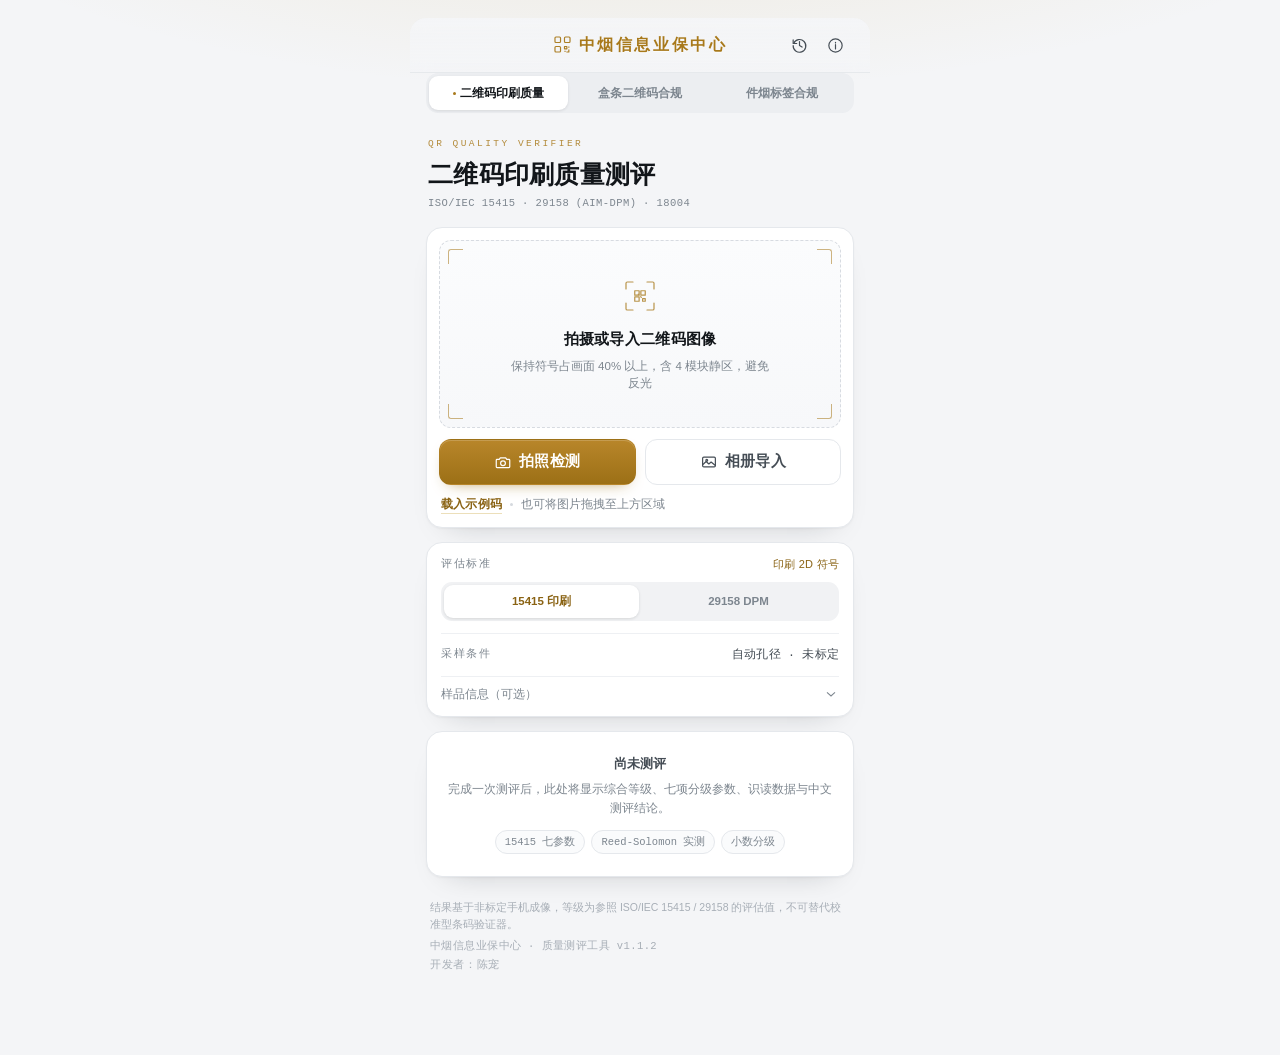
==== commit e7a9636f: "v1.1.2：品规卡只显示规格代码，条码统一为 13 位" ====
--- a/app/index.html
+++ b/app/index.html
@@ -4,7 +4,7 @@
 <meta charset="utf-8">
 <meta name="viewport" content="width=device-width, initial-scale=1, maximum-scale=1, viewport-fit=cover">
 <meta name="theme-color" content="#f4f5f7">
-<meta name="app-version" content="1.1.1">
+<meta name="app-version" content="1.1.2">
 <meta name="apple-mobile-web-app-capable" content="yes">
 <meta name="apple-mobile-web-app-status-bar-style" content="default">
 <title>二维码印刷质量测评 · 中烟信息业保中心</title>
@@ -268,10 +268,10 @@
         </div>
         <div class="field-row">
           <label for="libQuery">手动查询</label>
-          <input id="libQuery" type="text" inputmode="numeric" placeholder="盒码 13 位 / 条码 12 位 / 规格后 5 位">
+          <input id="libQuery" type="text" inputmode="numeric" placeholder="盒码 13 位 / 条码 13 位 / 规格后 5 位">
           <button class="mini-btn" id="btnLibQuery">查询</button>
         </div>
-        <div class="calib-hint">支持 .xlsx 与 .csv（列：盒码 / 品规名称 / 条码 / 规格代码）。盒码 13 位、条码 12 位、规格代码 13 位；数据仅保存在本机浏览器，不上传、不随安装包发布。</div>
+        <div class="calib-hint">支持 .xlsx 与 .csv（列：盒码 / 品规名称 / 条码 / 规格代码）。盒码、条码与规格代码均为 13 位；数据仅保存在本机浏览器，不上传、不随安装包发布。</div>
         <div id="libResult" class="lib-result" hidden></div>
         <input type="file" id="libFile" accept=".xlsx,.csv,.txt,application/vnd.openxmlformats-officedocument.spreadsheetml.sheet" hidden>
       </section>
@@ -313,7 +313,7 @@
 
       <section class="panel empty-state" id="boxEmpty">
         <div class="empty-title">尚未测评</div>
-        <p>载入盒 / 条二维码图像后，按 GB/T 33993-2017 核验版本、纠错级别、59 位编码与符号质量；盒 / 条归属直接取 59 位编码第 29 位（1 盒码、2 条码），并结合品规对应表显示品规名称与规格代码。</p>
+        <p>载入盒 / 条二维码图像后，按 GB/T 33993-2017 核验版本、纠错级别、59 位编码与符号质量；盒 / 条归属直接取 59 位编码第 29 位（1 盒码、2 条码），并结合品规对应表显示品规名称与 13 位规格代码。</p>
         <div class="pill-row">
           <span class="pill">版本 3 · 纠错 M</span>
           <span class="pill">59 位编码</span>
@@ -325,7 +325,7 @@
 
   <footer class="foot">
     <div>结果基于非标定手机成像，等级为参照 ISO/IEC 15415 / 29158 的评估值，不可替代校准型条码验证器。</div>
-    <div class="foot-meta">中烟信息业保中心 · 质量测评工具 <span id="appVer">v1.1.1</span></div>
+    <div class="foot-meta">中烟信息业保中心 · 质量测评工具 <span id="appVer">v1.1.2</span></div>
     <div class="foot-dev">开发者：陈宠</div>
   </footer>
 </div>
@@ -387,7 +387,7 @@
         <li><b>编码</b>：总长 59 位，字母数字型字符集（0-9、A-Z、a-z 与 . / :），由网络服务地址、标识解析前缀、实体分类码、属性码、流水码及分隔符组成。</li>
         <li><b>符号质量</b>：按 GB/T 33993-2017《商品二维码》引用 ISO/IEC 15415 方法分级，综合等级不低于 1.5；并列出符号对比度、调制度、固定图形损伤、轴向/网格非均匀、未用纠错各自的门槛。</li>
         <li><b>盒码 / 条码</b>：直接取 59 位编码第 29 位，<b>1 代表盒码、2 代表条码</b>；该位不是 1/2 时才回退到品规库全码匹配并标为临界。</li>
-        <li><b>品规与规格代码</b>：导入《盒条品规对应表》（盒码 13 位 / 品规名称 / 条码 12 位 / 规格代码 13 位）后，结果显示对应品规名称、13 位规格代码与该品规的盒码、条码；支持手动输入盒码、条码或规格代码后 5 位反查。</li>
+        <li><b>品规与规格代码</b>：导入《盒条品规对应表》（盒码 13 位 / 品规名称 / 条码 13 位 / 规格代码 13 位）后，「码属与品规」只显示该品规的 13 位规格代码；支持手动输入盒码、条码或规格代码后 5 位反查。</li>
         <li><b>量测方式</b>：jsQR 定位二维码四角（可手动拖动校准，支持框内整体平移），按单应性采样后进行符号质量分级与编码结构核验；本页不做喷印尺寸与套印距离量测。</li>
       </ul>
       <h3>边界</h3>
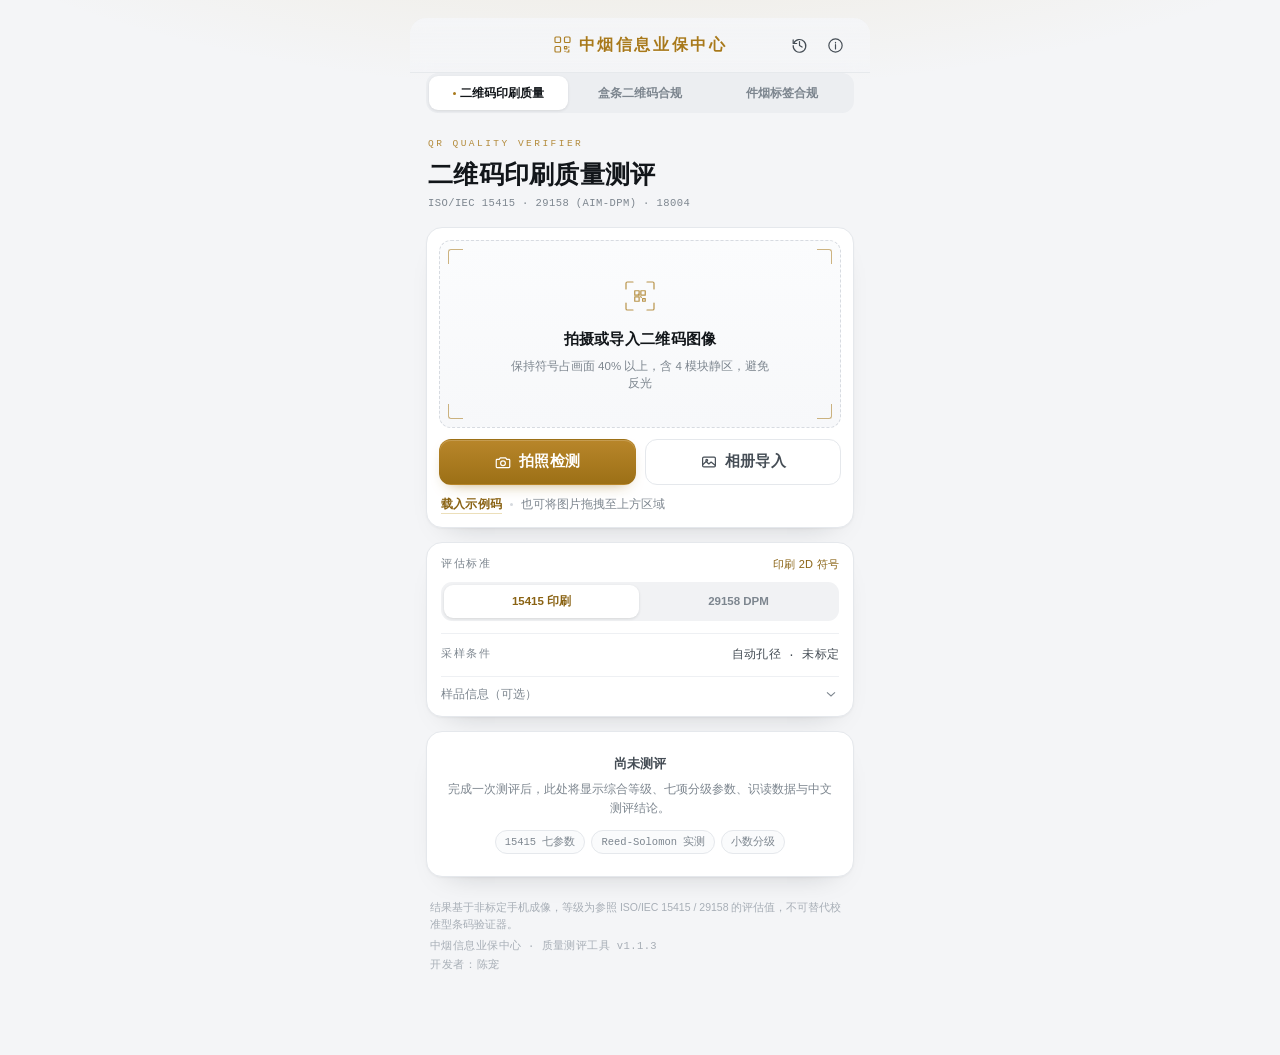
==== commit 9b4bb907: "v1.1.3：取消盒条配对一致性，59 位编码结构按行业定义重排" ====
--- a/app/index.html
+++ b/app/index.html
@@ -4,7 +4,7 @@
 <meta charset="utf-8">
 <meta name="viewport" content="width=device-width, initial-scale=1, maximum-scale=1, viewport-fit=cover">
 <meta name="theme-color" content="#f4f5f7">
-<meta name="app-version" content="1.1.2">
+<meta name="app-version" content="1.1.3">
 <meta name="apple-mobile-web-app-capable" content="yes">
 <meta name="apple-mobile-web-app-status-bar-style" content="default">
 <title>二维码印刷质量测评 · 中烟信息业保中心</title>
@@ -313,7 +313,7 @@
 
       <section class="panel empty-state" id="boxEmpty">
         <div class="empty-title">尚未测评</div>
-        <p>载入盒 / 条二维码图像后，按 GB/T 33993-2017 核验版本、纠错级别、59 位编码与符号质量；盒 / 条归属直接取 59 位编码第 29 位（1 盒码、2 条码），并结合品规对应表显示品规名称与 13 位规格代码。</p>
+        <p>载入盒 / 条二维码图像后，按 GB/T 33993-2017 核验版本、纠错级别、59 位编码与符号质量；按第 29 位判定包装分类（1 盒烟、2 条烟、3 件烟），并结合品规对应表显示品规名称与 13 位规格代码。</p>
         <div class="pill-row">
           <span class="pill">版本 3 · 纠错 M</span>
           <span class="pill">59 位编码</span>
@@ -325,7 +325,7 @@
 
   <footer class="foot">
     <div>结果基于非标定手机成像，等级为参照 ISO/IEC 15415 / 29158 的评估值，不可替代校准型条码验证器。</div>
-    <div class="foot-meta">中烟信息业保中心 · 质量测评工具 <span id="appVer">v1.1.2</span></div>
+    <div class="foot-meta">中烟信息业保中心 · 质量测评工具 <span id="appVer">v1.1.3</span></div>
     <div class="foot-dev">开发者：陈宠</div>
   </footer>
 </div>
@@ -381,13 +381,13 @@
       </ul>
       <p>拍照建议：四角完整入画、正对标签、避免反光与阴影，标签占画面 60% 以上，成像优于 8px/mm。“拍照检测”在应用内直接取景；若未授予相机权限，自动回退到系统相机或相册导入。</p>
       <h3>盒条二维码合规测评（GB/T 33993-2017）</h3>
-      <p>面向卷烟条（盒）外包装上的行业卷烟二维码，逐项核对码制、版本、纠错级别、编码结构、符号质量与数据归属，共 17 项。</p>
+      <p>面向卷烟条（盒）外包装上的行业卷烟二维码，逐项核对码制、版本、纠错级别、编码结构、符号质量与数据归属，共 16 项。</p>
       <ul>
         <li><b>码制与结构</b>：QR 码制（ISO/IEC 18004）；版本 3（29×29 模块）；纠错级别 M（约 15%）。</li>
         <li><b>编码</b>：总长 59 位，字母数字型字符集（0-9、A-Z、a-z 与 . / :），由网络服务地址、标识解析前缀、实体分类码、属性码、流水码及分隔符组成。</li>
         <li><b>符号质量</b>：按 GB/T 33993-2017《商品二维码》引用 ISO/IEC 15415 方法分级，综合等级不低于 1.5；并列出符号对比度、调制度、固定图形损伤、轴向/网格非均匀、未用纠错各自的门槛。</li>
-        <li><b>盒码 / 条码</b>：直接取 59 位编码第 29 位，<b>1 代表盒码、2 代表条码</b>；该位不是 1/2 时才回退到品规库全码匹配并标为临界。</li>
-        <li><b>品规与规格代码</b>：导入《盒条品规对应表》（盒码 13 位 / 品规名称 / 条码 13 位 / 规格代码 13 位）后，「码属与品规」只显示该品规的 13 位规格代码；支持手动输入盒码、条码或规格代码后 5 位反查。</li>
+        <li><b>包装分类与经营类型</b>：第 29 位为包装分类（<b>1 盒烟、2 条烟、3 件烟</b>），第 30 位为经营类型（0 国内内销、1 国内出口、2 国外进口、3 国外来牌内销、4 国外来牌出口）；第 29 位不是 1/2/3 时才回退到品规库全码匹配并标为临界。</li>
+        <li><b>品规与规格代码</b>：二维码数据第 31–35 位（共 5 位）对应 13 位规格代码的第 8–12 位；导入《盒条品规对应表》（盒码 13 位 / 品规名称 / 条码 13 位 / 规格代码 13 位）后，「码属与品规」只显示该品规的 13 位规格代码；最后 24 位为流水码。支持手动输入盒码、条码或规格代码后 5 位反查。</li>
         <li><b>量测方式</b>：jsQR 定位二维码四角（可手动拖动校准，支持框内整体平移），按单应性采样后进行符号质量分级与编码结构核验；本页不做喷印尺寸与套印距离量测。</li>
       </ul>
       <h3>边界</h3>
